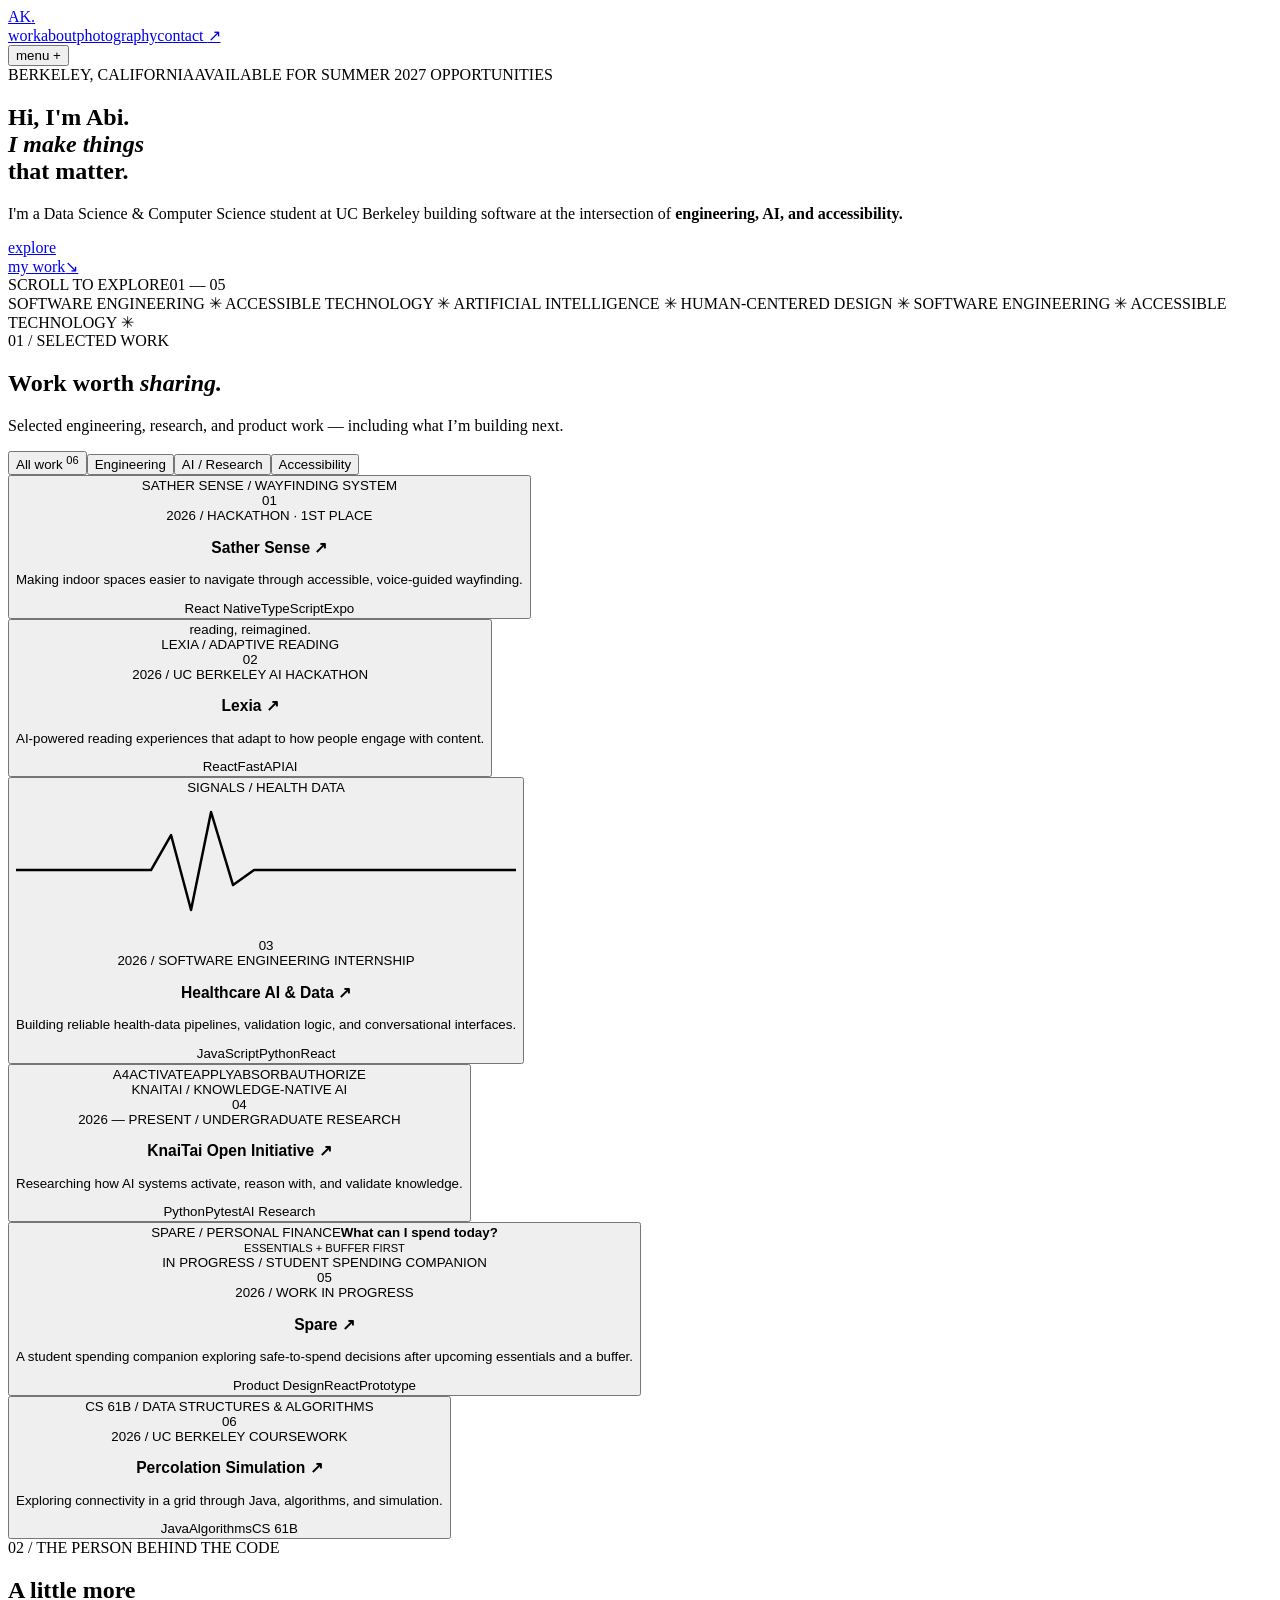
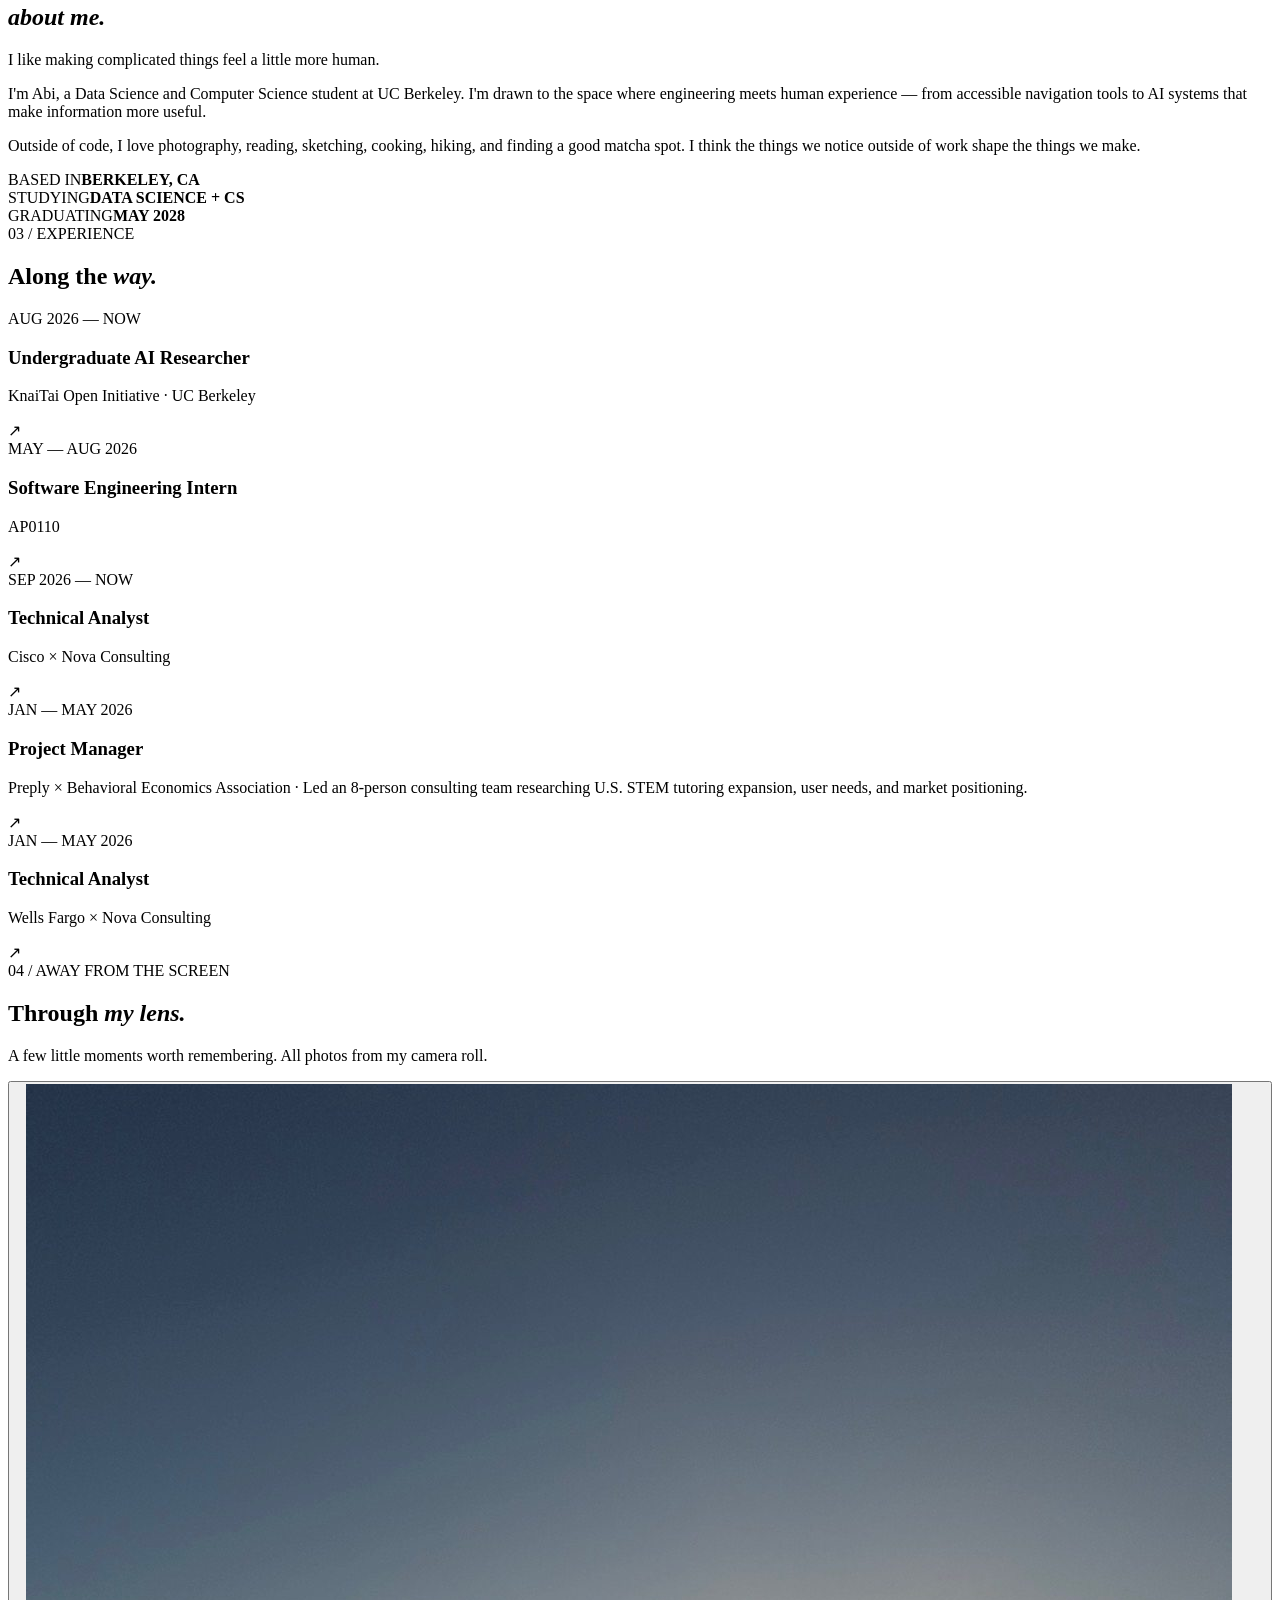
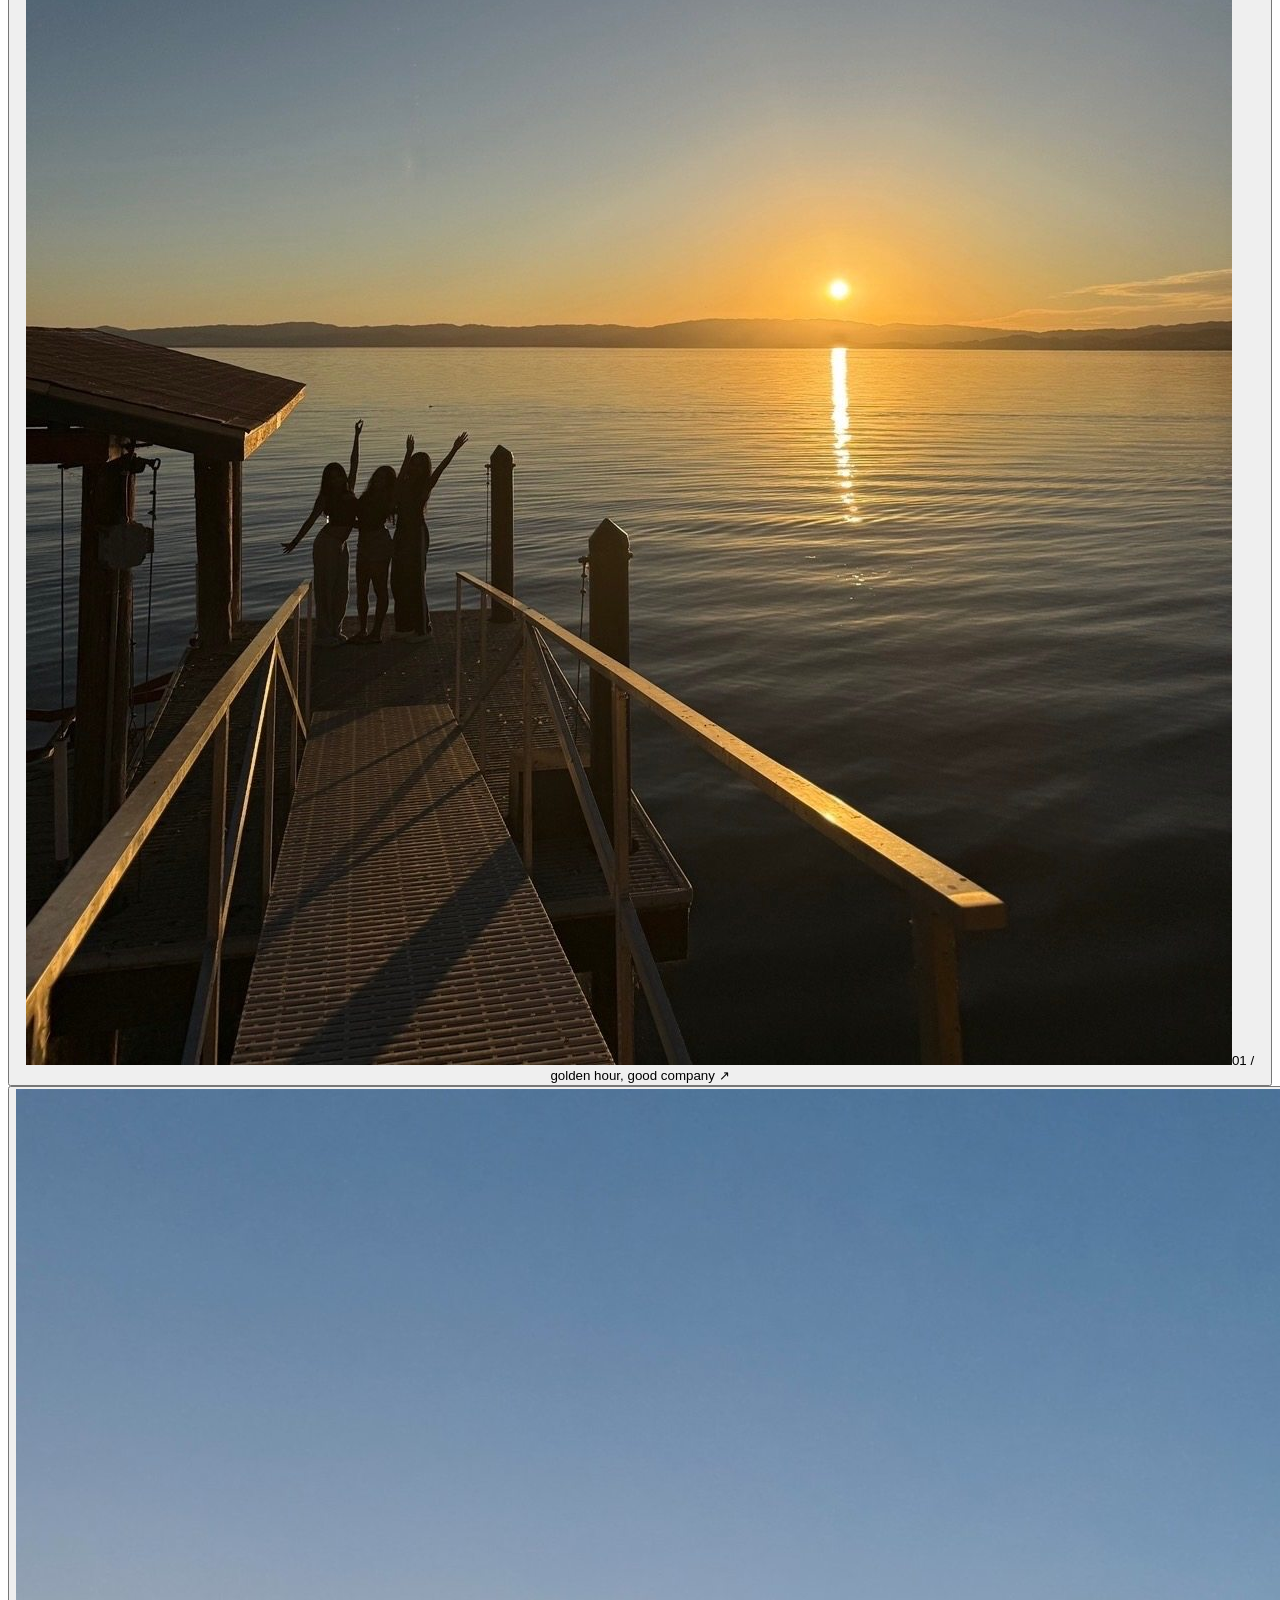
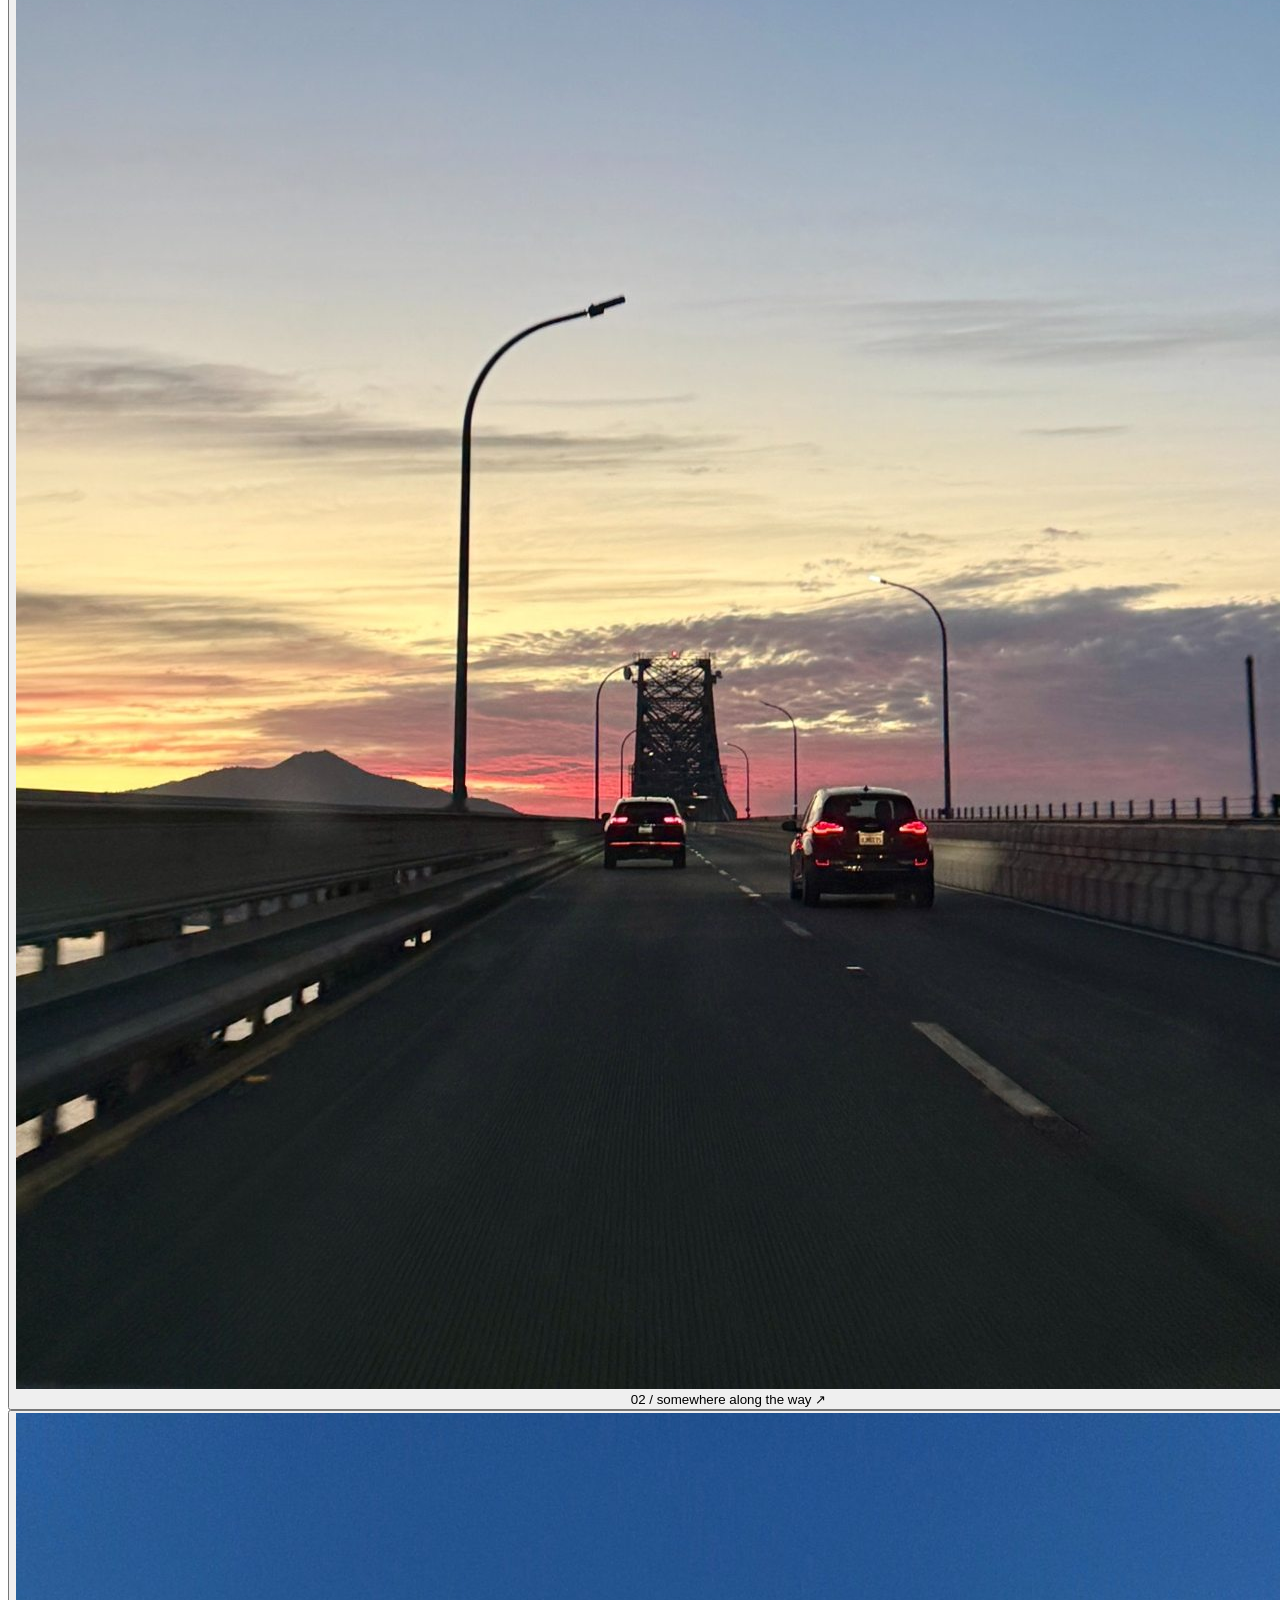
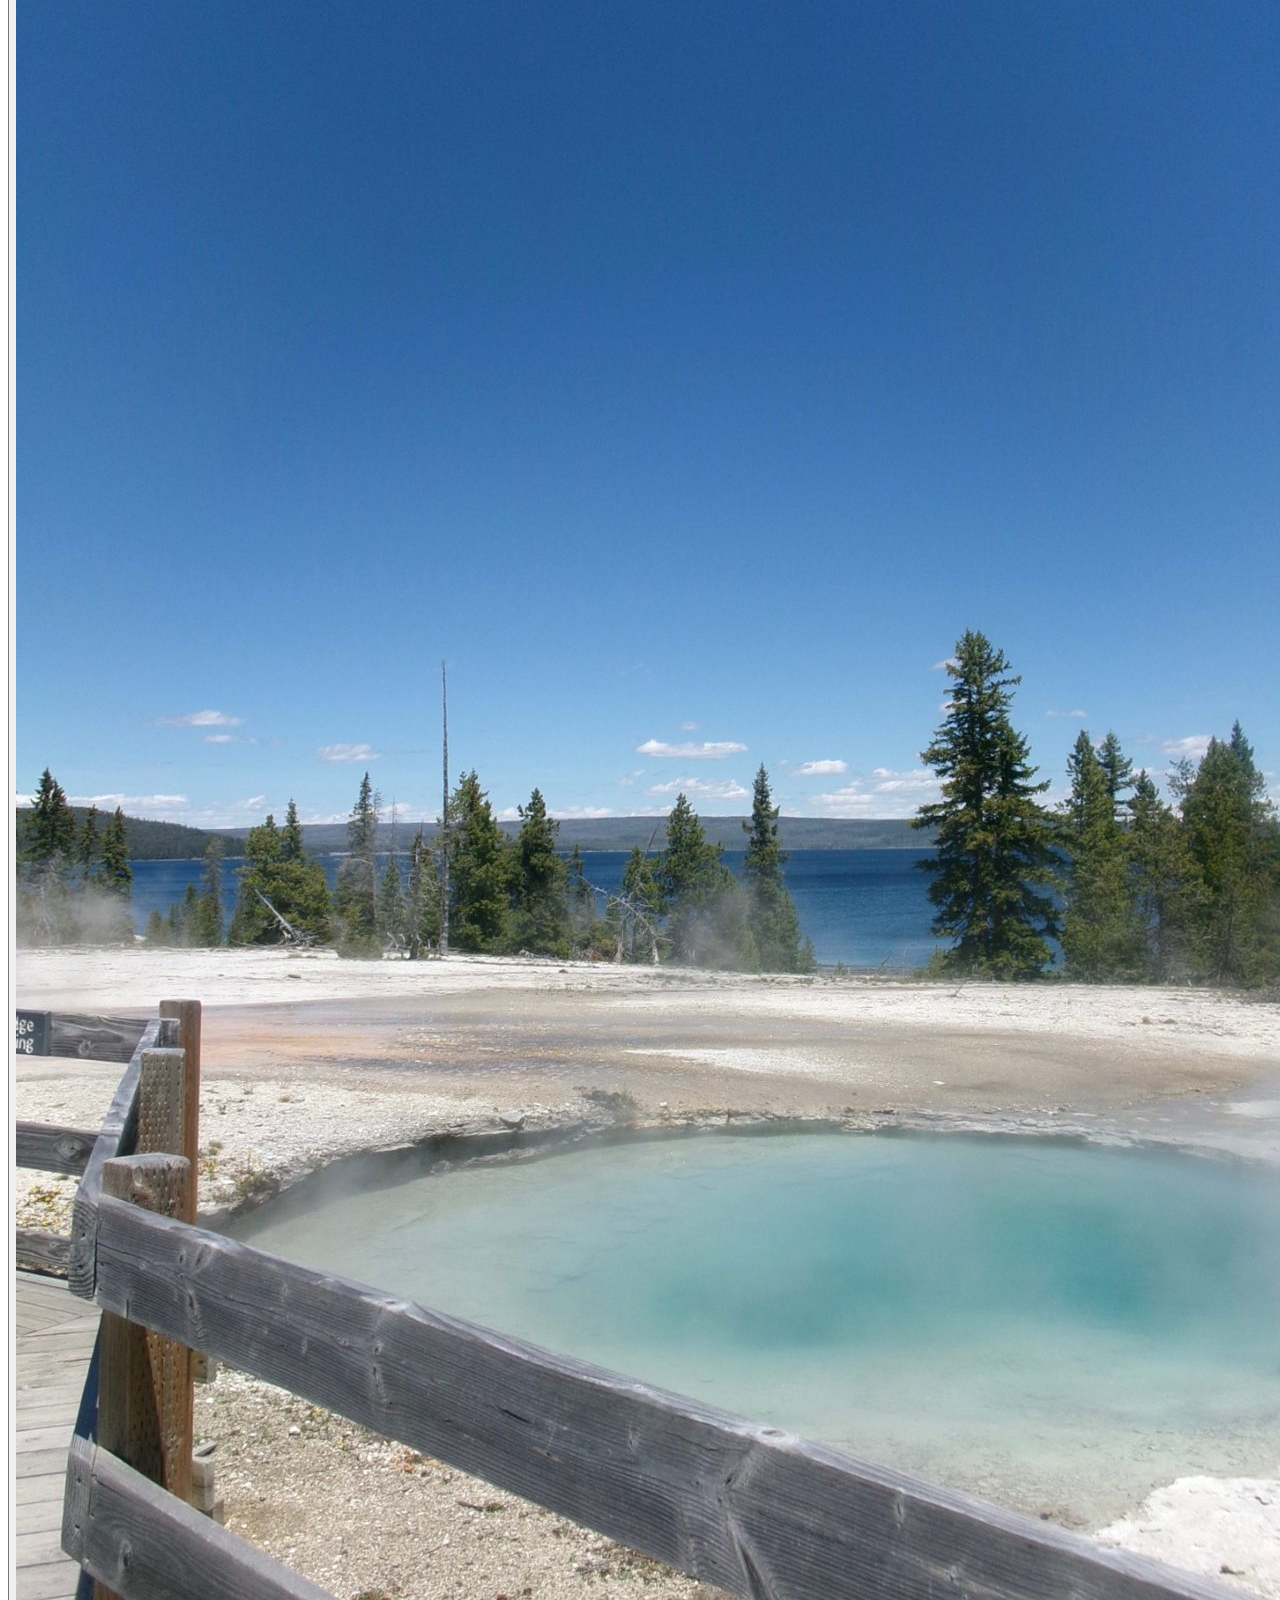
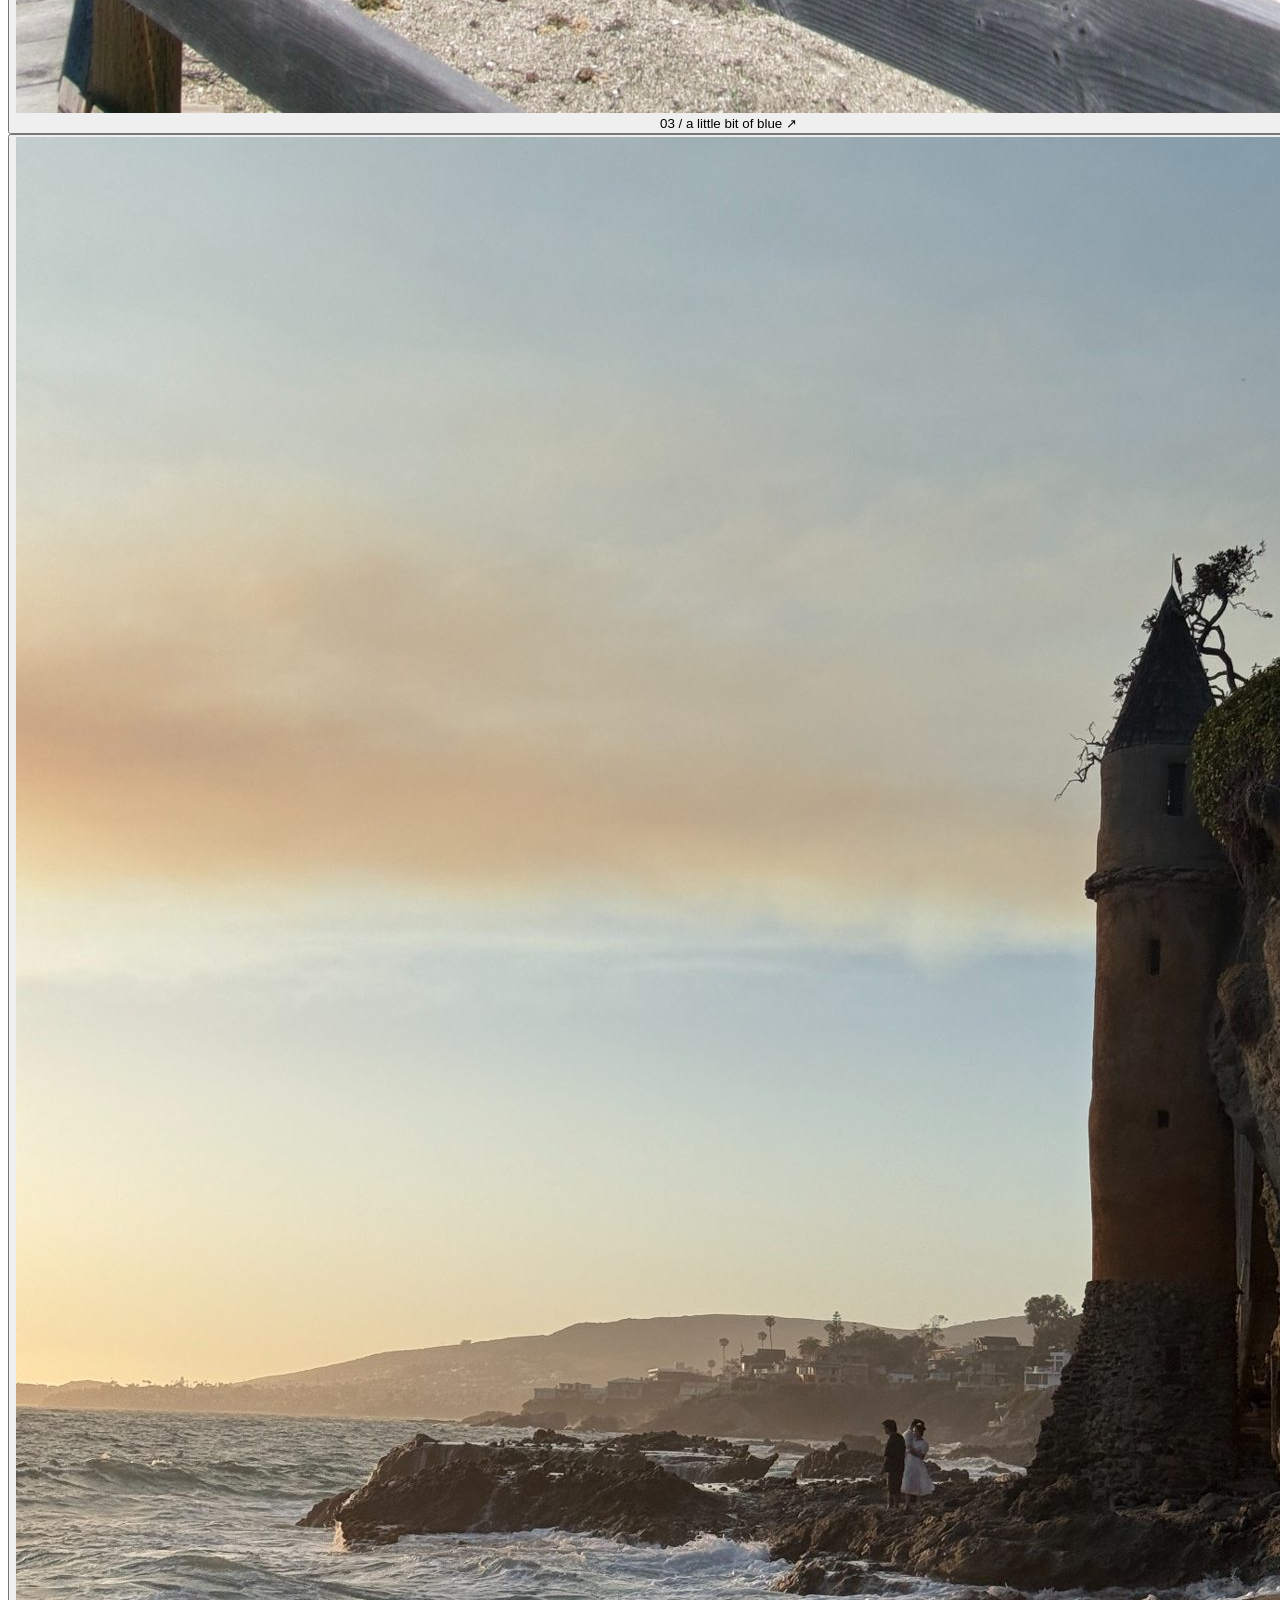
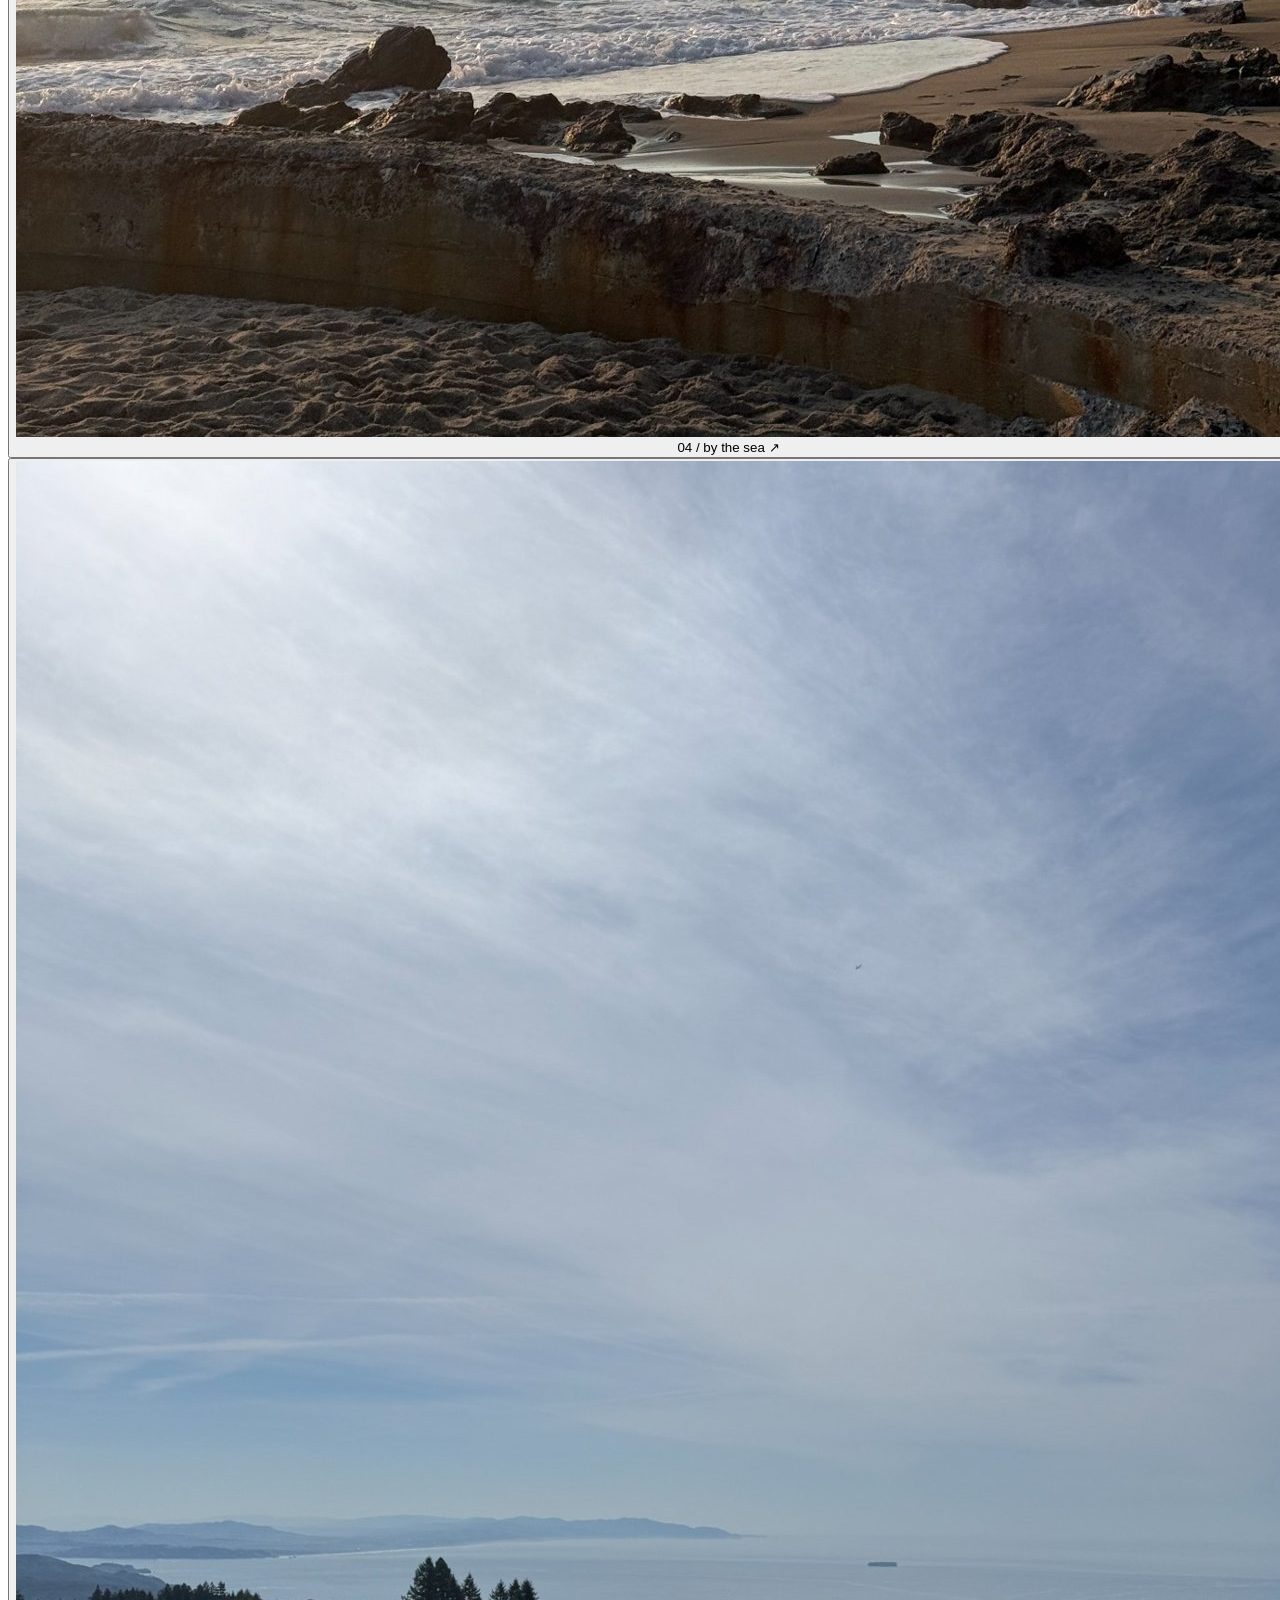
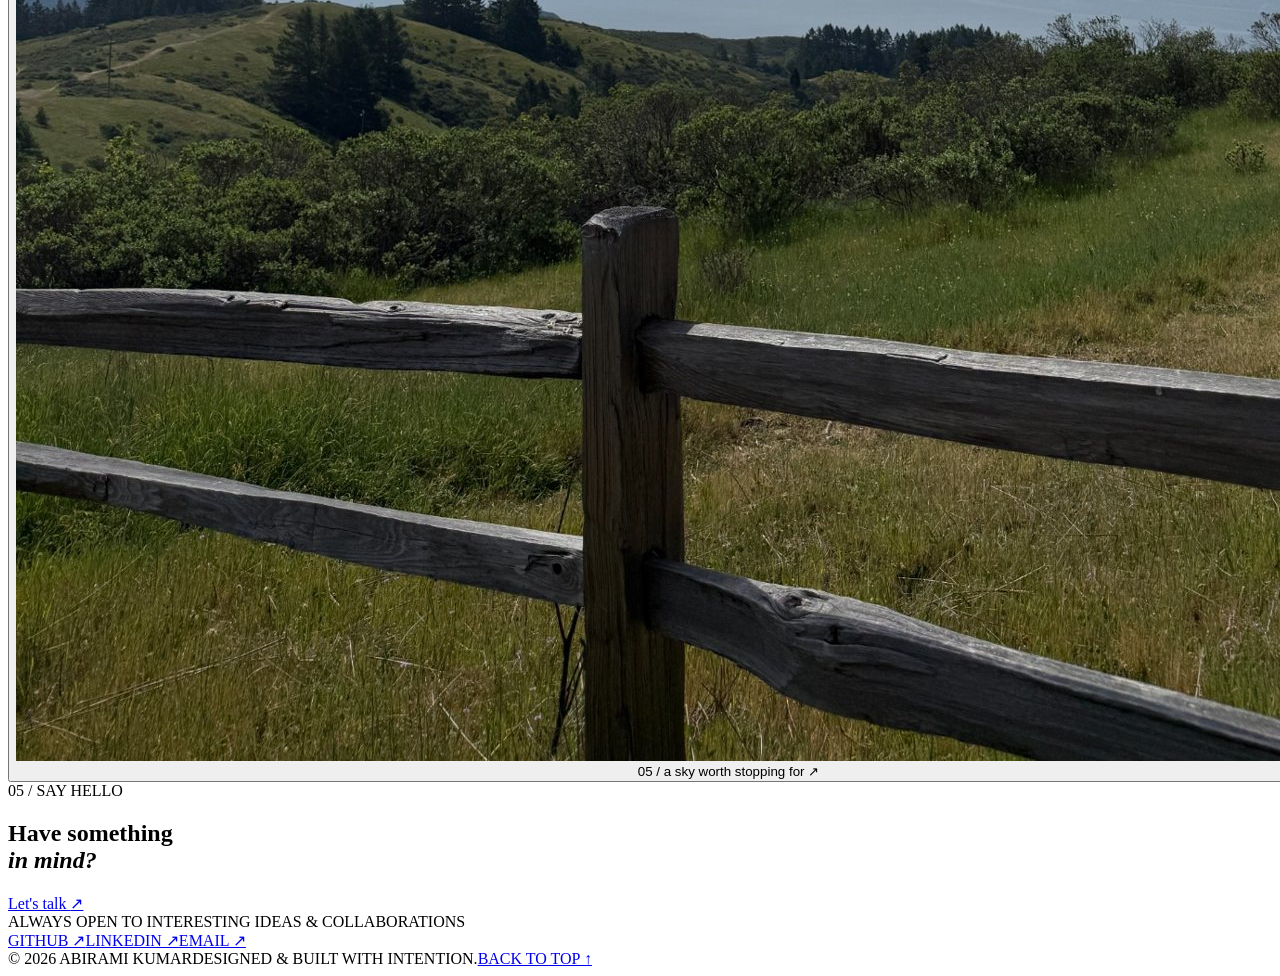
==== index.html @ 72448ab1 "Add files via upload" ====
<!doctype html>
<html lang="en">
<head>
<meta charset="utf-8"><meta name="viewport" content="width=device-width, initial-scale=1"><meta name="theme-color" content="#0b1729">
<meta name="description" content="Abirami Kumar — UC Berkeley student building thoughtful software, accessible experiences, and AI systems.">
<title>Abirami Kumar — Software, AI & Design</title>
<link rel="preconnect" href="https://fonts.googleapis.com"><link rel="preconnect" href="https://fonts.gstatic.com" crossorigin>
<link href="https://fonts.googleapis.com/css2?family=DM+Mono:wght@400;500&family=DM+Sans:wght@400;500;600;700&family=Instrument+Serif:ital@0;1&display=swap" rel="stylesheet">
<link rel="stylesheet" href="styles.css"><script src="script.js" defer></script>
</head>
<body>
<div class="progress" aria-hidden="true"></div>
<header class="nav wrap"><a class="wordmark" href="#top" aria-label="Abirami Kumar, back to top">AK<span class="wordmark-dot">.</span></a><nav aria-label="Main navigation"><a href="#work">work</a><a href="#about">about</a><a href="#photography">photography</a><a href="#contact">contact <span aria-hidden="true">↗</span></a></nav><button class="menu-toggle" aria-label="Toggle navigation" aria-expanded="false">menu +</button></header>
<main id="top">
<section class="hero wrap"><div class="hero-top mono"><span><span class="status-dot"></span> BERKELEY, CALIFORNIA</span><span>AVAILABLE FOR SUMMER 2027 OPPORTUNITIES</span></div><h1 class="reveal">Hi, I'm Abi<span class="hero-period">.</span><br><em>I make things</em><br>that matter<span class="hero-period">.</span></h1><div class="hero-bottom"><p>I'm a Data Science & Computer Science student at UC Berkeley building software at the intersection of <strong>engineering, AI, and accessibility.</strong></p><a href="#work" class="round-link" aria-label="Scroll to selected work"><span>explore<br>my work</span><span class="arrow">↘</span></a></div><div class="hero-foot mono"><span>SCROLL TO EXPLORE</span><span>01 — 05</span></div></section>
<div class="marquee" aria-hidden="true"><div>SOFTWARE ENGINEERING <span>✳</span> ACCESSIBLE TECHNOLOGY <span>✳</span> ARTIFICIAL INTELLIGENCE <span>✳</span> HUMAN-CENTERED DESIGN <span>✳</span> SOFTWARE ENGINEERING <span>✳</span> ACCESSIBLE TECHNOLOGY <span>✳</span></div></div>
<section class="section wrap" id="work"><div class="section-heading reveal"><div class="eyebrow mono">01 / SELECTED WORK</div><div class="heading-row"><h2>Work worth <em>sharing.</em></h2><p>Selected engineering, research, and product work — including what I’m building next.</p></div></div><div class="filters" role="group" aria-label="Filter projects"><button class="filter active" data-filter="all" aria-pressed="true">All work <sup>06</sup></button><button class="filter" data-filter="engineering" aria-pressed="false">Engineering</button><button class="filter" data-filter="ai" aria-pressed="false">AI / Research</button><button class="filter" data-filter="accessibility" aria-pressed="false">Accessibility</button></div>
<div class="projects">
<article class="project project-feature reveal" data-categories="engineering accessibility" data-project="sather"><button class="project-open" aria-label="Read Sather Sense case study"><div class="project-art art-sather"><div class="map-grid"></div><div class="map-route"><span class="pin pin-a"></span><span class="route-line"></span><span class="pin pin-b"></span></div><div class="art-label mono">SATHER SENSE / WAYFINDING SYSTEM</div><span class="art-number">01</span></div><div class="project-meta"><div><span class="mono muted">2026 / HACKATHON · 1ST PLACE</span><h3>Sather Sense <span>↗</span></h3><p>Making indoor spaces easier to navigate through accessible, voice-guided wayfinding.</p></div><div class="tags"><span>React Native</span><span>TypeScript</span><span>Expo</span></div></div></button></article>
<article class="project reveal" data-categories="engineering ai accessibility" data-project="lexia"><button class="project-open" aria-label="Read Lexia case study"><div class="project-art art-lexia"><div class="lexia-window"><div class="window-dots"><i></i><i></i><i></i></div><div class="lexia-lines"><b></b><b></b><b></b><b></b></div><span class="lexia-highlight">reading, reimagined.</span></div><div class="art-label mono">LEXIA / ADAPTIVE READING</div><span class="art-number">02</span></div><div class="project-meta"><div><span class="mono muted">2026 / UC BERKELEY AI HACKATHON</span><h3>Lexia <span>↗</span></h3><p>AI-powered reading experiences that adapt to how people engage with content.</p></div><div class="tags"><span>React</span><span>FastAPI</span><span>AI</span></div></div></button></article>
<article class="project reveal" data-categories="engineering ai" data-project="ap0110"><button class="project-open" aria-label="Read AP0110 case study"><div class="project-art art-health"><div class="health-title mono">SIGNALS / HEALTH DATA</div><div class="pulse-line"><svg viewBox="0 0 500 140" role="img" aria-label="Abstract health signal illustration"><path d="M0 75 H110 L135 75 L155 40 L175 115 L195 17 L217 90 L238 75 H500" fill="none" stroke="currentColor" stroke-width="2.5" stroke-linecap="round" stroke-linejoin="round"/></svg></div><span class="art-number">03</span></div><div class="project-meta"><div><span class="mono muted">2026 / SOFTWARE ENGINEERING INTERNSHIP</span><h3>Healthcare AI & Data <span>↗</span></h3><p>Building reliable health-data pipelines, validation logic, and conversational interfaces.</p></div><div class="tags"><span>JavaScript</span><span>Python</span><span>React</span></div></div></button></article>
<article class="project reveal" data-categories="ai engineering" data-project="knaitai"><button class="project-open" aria-label="Read KnaiTai case study"><div class="project-art art-knaitai"><div class="network"><span class="node center">A4</span><span class="node n1">ACTIVATE</span><span class="node n2">APPLY</span><span class="node n3">ABSORB</span><span class="node n4">AUTHORIZE</span></div><div class="art-label mono">KNAITAI / KNOWLEDGE-NATIVE AI</div><span class="art-number">04</span></div><div class="project-meta"><div><span class="mono muted">2026 — PRESENT / UNDERGRADUATE RESEARCH</span><h3>KnaiTai Open Initiative <span>↗</span></h3><p>Researching how AI systems activate, reason with, and validate knowledge.</p></div><div class="tags"><span>Python</span><span>Pytest</span><span>AI Research</span></div></div></button></article>
<article class="project reveal" data-categories="engineering" data-project="spare"><button class="project-open" aria-label="Read Spare work-in-progress case study"><div class="project-art art-spare"><div class="spare-display"><span class="mono">SPARE / PERSONAL FINANCE</span><strong>What can I spend today?</strong><div class="spare-meter"><span></span></div><small>ESSENTIALS + BUFFER FIRST</small></div><div class="art-label mono">IN PROGRESS / STUDENT SPENDING COMPANION</div><span class="art-number">05</span></div><div class="project-meta"><div><span class="mono muted">2026 / WORK IN PROGRESS</span><h3>Spare <span>↗</span></h3><p>A student spending companion exploring safe-to-spend decisions after upcoming essentials and a buffer.</p></div><div class="tags"><span>Product Design</span><span>React</span><span>Prototype</span></div></div></button></article>
<article class="project reveal" data-categories="engineering" data-project="percolation"><button class="project-open" aria-label="Read CS61B percolation project case study"><div class="project-art art-percolation"><div class="perc-grid" aria-hidden="true"></div><div class="art-label mono">CS 61B / DATA STRUCTURES & ALGORITHMS</div><span class="art-number">06</span></div><div class="project-meta"><div><span class="mono muted">2026 / UC BERKELEY COURSEWORK</span><h3>Percolation Simulation <span>↗</span></h3><p>Exploring connectivity in a grid through Java, algorithms, and simulation.</p></div><div class="tags"><span>Java</span><span>Algorithms</span><span>CS 61B</span></div></div></button></article>
</div></section>
<section class="about-section" id="about"><div class="wrap about-grid"><div class="reveal"><div class="eyebrow mono">02 / THE PERSON BEHIND THE CODE</div><h2>A little more<br><em>about me.</em></h2></div><div class="about-copy reveal"><p class="about-lead">I like making complicated things feel a little more human.</p><p>I'm Abi, a Data Science and Computer Science student at UC Berkeley. I'm drawn to the space where engineering meets human experience — from accessible navigation tools to AI systems that make information more useful.</p><p>Outside of code, I love photography, reading, sketching, cooking, hiking, and finding a good matcha spot. I think the things we notice outside of work shape the things we make.</p><div class="about-facts mono"><div><span>BASED IN</span><strong>BERKELEY, CA</strong></div><div><span>STUDYING</span><strong>DATA SCIENCE + CS</strong></div><div><span>GRADUATING</span><strong>MAY 2028</strong></div></div></div></div></section>
<section class="section wrap" id="experience"><div class="section-heading reveal"><div class="eyebrow mono">03 / EXPERIENCE</div><h2>Along the <em>way.</em></h2></div><div class="experience-list"><div class="experience-item reveal"><span class="mono muted">AUG 2026 — NOW</span><div><h3>Undergraduate AI Researcher</h3><p>KnaiTai Open Initiative · UC Berkeley</p></div><span class="experience-arrow">↗</span></div><div class="experience-item reveal"><span class="mono muted">MAY — AUG 2026</span><div><h3>Software Engineering Intern</h3><p>AP0110</p></div><span class="experience-arrow">↗</span></div><div class="experience-item reveal"><span class="mono muted">SEP 2026 — NOW</span><div><h3>Technical Analyst</h3><p>Cisco × Nova Consulting</p></div><span class="experience-arrow">↗</span></div><div class="experience-item reveal"><span class="mono muted">JAN — MAY 2026</span><div><h3>Project Manager</h3><p>Preply × Behavioral Economics Association · Led an 8-person consulting team researching U.S. STEM tutoring expansion, user needs, and market positioning.</p></div><span class="experience-arrow">↗</span></div><div class="experience-item reveal"><span class="mono muted">JAN — MAY 2026</span><div><h3>Technical Analyst</h3><p>Wells Fargo × Nova Consulting</p></div><span class="experience-arrow">↗</span></div></div></section>
<section class="photos-section" id="photography"><div class="wrap"><div class="section-heading reveal"><div class="eyebrow mono">04 / AWAY FROM THE SCREEN</div><div class="heading-row"><h2>Through <em>my lens.</em></h2><p>A few little moments worth remembering. All photos from my camera roll.</p></div></div><div class="photo-grid"><button class="photo photo-tall reveal" data-photo="assets/sunset.jpeg" data-caption="golden hour, good company"><img src="assets/sunset.jpeg" alt="Golden sunset over the water and a pier" loading="lazy"><span>01 / golden hour, good company ↗</span></button><button class="photo reveal" data-photo="assets/road.jpeg" data-caption="somewhere along the way"><img src="assets/road.jpeg" alt="Road stretching into a colorful evening sky" loading="lazy"><span>02 / somewhere along the way ↗</span></button><button class="photo reveal" data-photo="assets/blue.jpeg" data-caption="a little bit of blue"><img src="assets/blue.jpeg" alt="Blue geothermal pool in a natural landscape" loading="lazy"><span>03 / a little bit of blue ↗</span></button><button class="photo reveal" data-photo="assets/coast.jpeg" data-caption="by the sea"><img src="assets/coast.jpeg" alt="Coastal cliffs and ocean at sunset" loading="lazy"><span>04 / by the sea ↗</span></button><button class="photo reveal" data-photo="assets/hills.jpeg" data-caption="a sky worth stopping for"><img src="assets/hills.jpeg" alt="Hills beneath a broad textured sky" loading="lazy"><span>05 / a sky worth stopping for ↗</span></button></div></div></section>
<section class="contact-section" id="contact"><div class="wrap reveal"><div class="eyebrow mono">05 / SAY HELLO</div><h2>Have something<br><em>in mind?</em></h2><a class="contact-email" href="mailto:abirami.kumar@berkeley.edu">Let's talk <span>↗</span></a><div class="contact-bottom mono"><span>ALWAYS OPEN TO INTERESTING IDEAS & COLLABORATIONS</span><div><a href="https://github.com/abirami07" target="_blank" rel="noopener noreferrer">GITHUB ↗</a><a href="https://linkedin.com/in/-abiramikumar" target="_blank" rel="noopener noreferrer">LINKEDIN ↗</a><a href="mailto:abirami.kumar@berkeley.edu">EMAIL ↗</a></div></div></div></section>
</main><footer class="footer wrap mono"><span>© 2026 ABIRAMI KUMAR</span><span>DESIGNED & BUILT WITH INTENTION.</span><a href="#top">BACK TO TOP ↑</a></footer>
<dialog id="project-dialog" class="modal"><div class="modal-inner"><button class="modal-close" aria-label="Close project details">✕</button><div class="mono modal-kicker" id="modal-kicker"></div><h2 id="modal-title"></h2><p class="modal-subtitle" id="modal-subtitle"></p><div class="modal-details" id="modal-details"></div><div class="modal-links" id="modal-links"></div></div></dialog>
<dialog id="photo-dialog" class="photo-dialog"><button class="modal-close" aria-label="Close photo">✕</button><img id="lightbox-image" alt=""><p id="lightbox-caption" class="mono"></p></dialog>
</body></html>
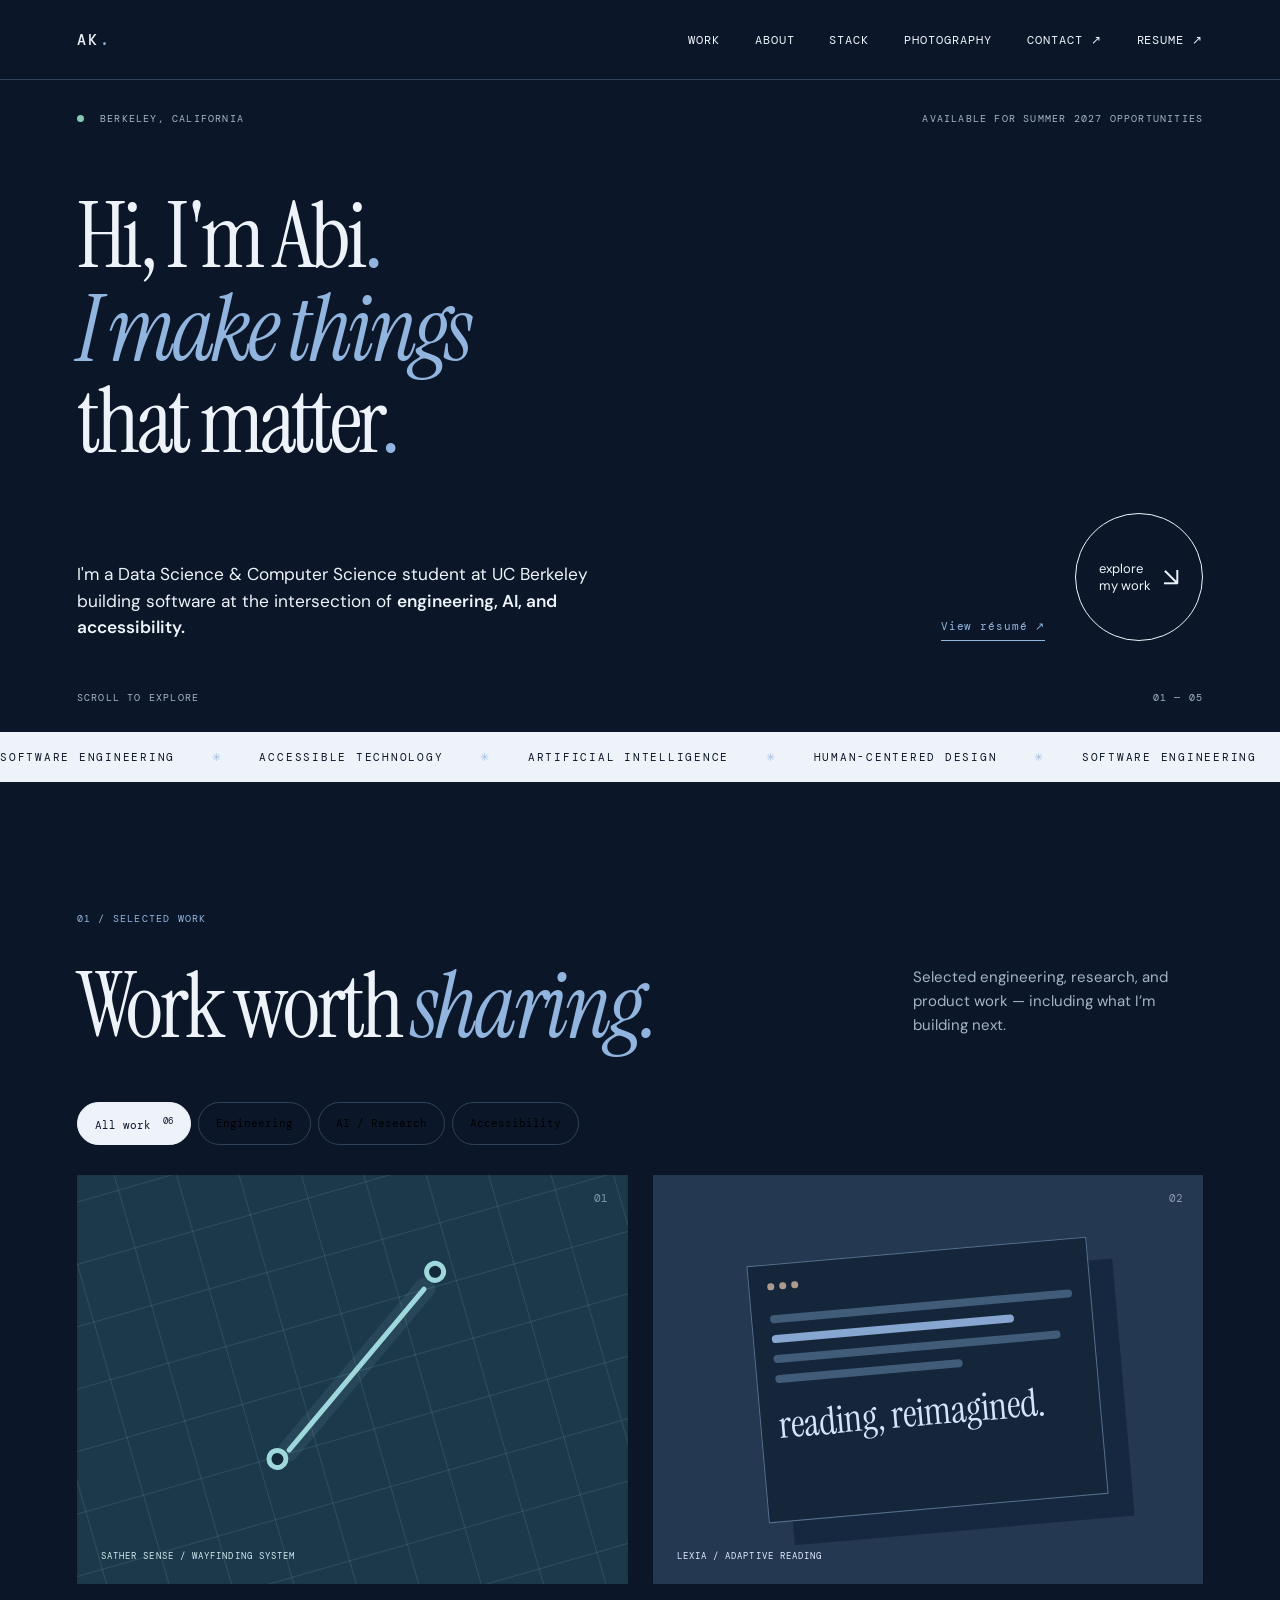
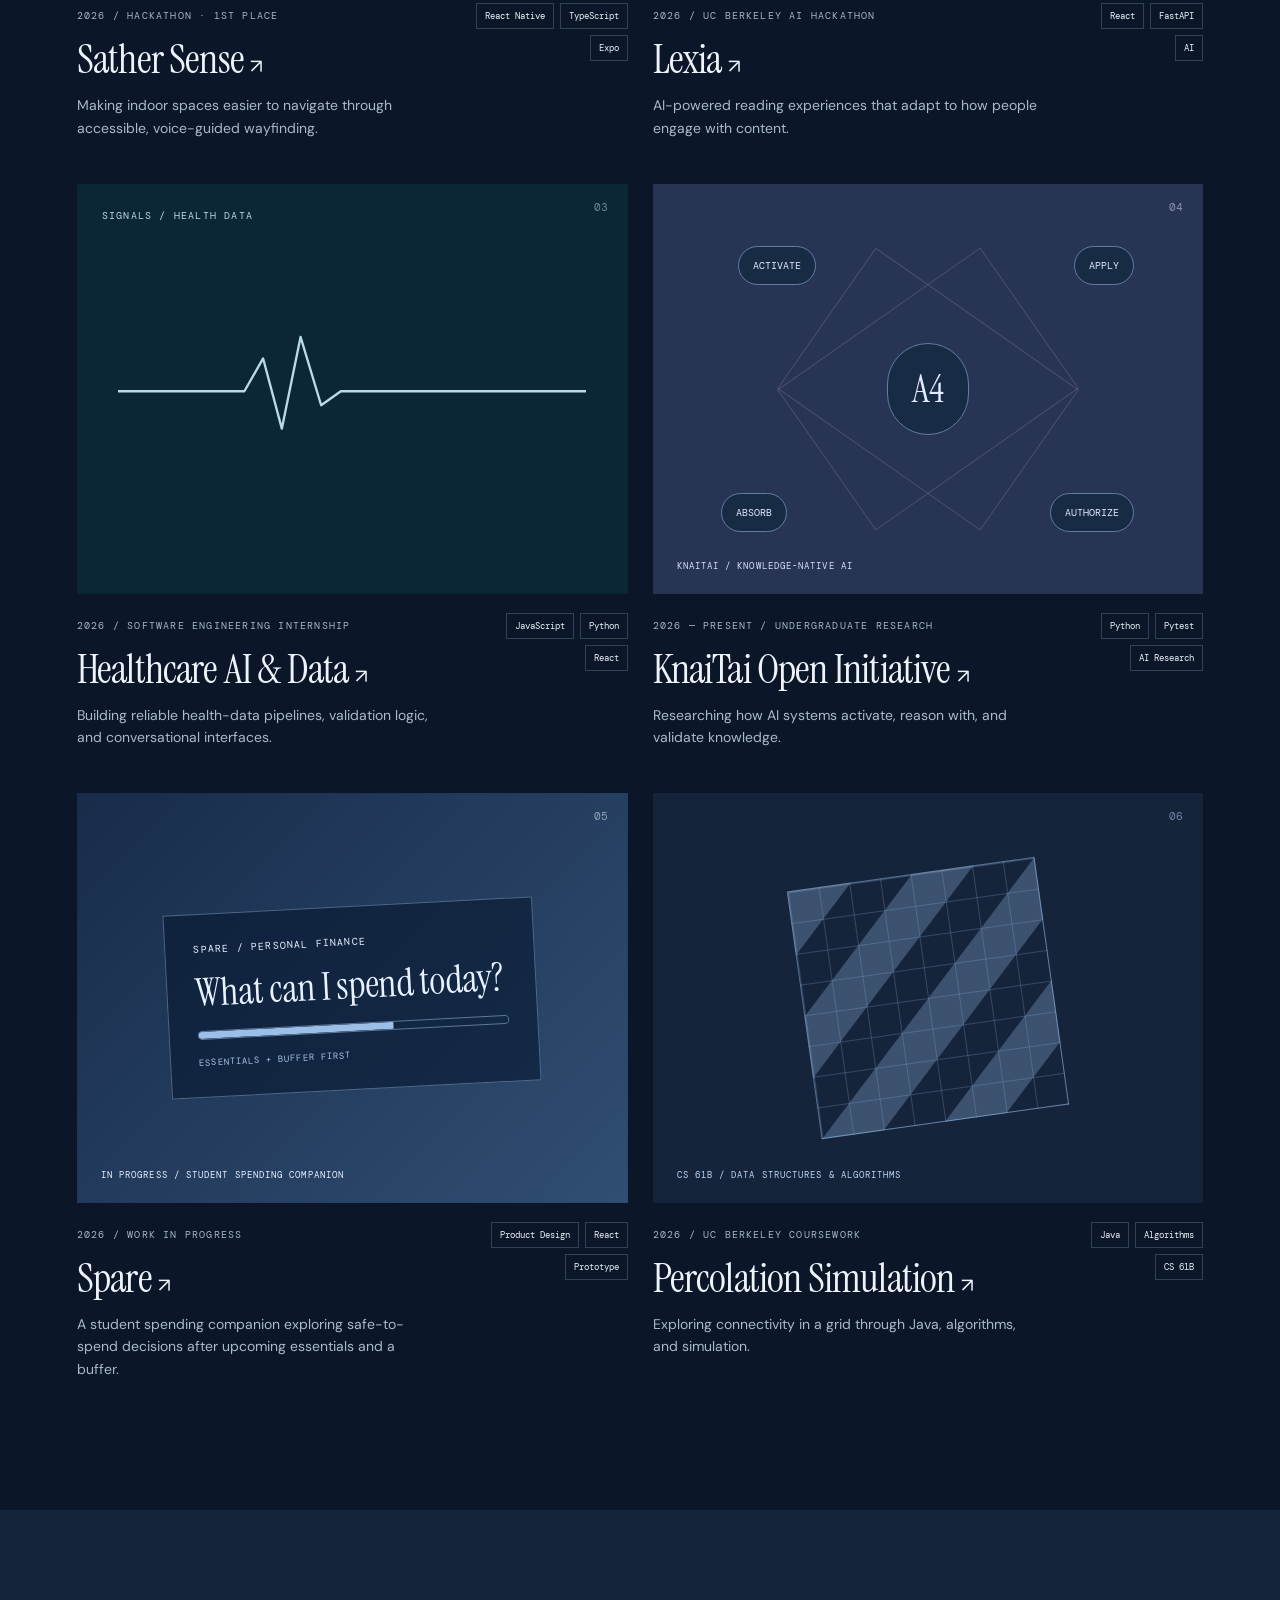
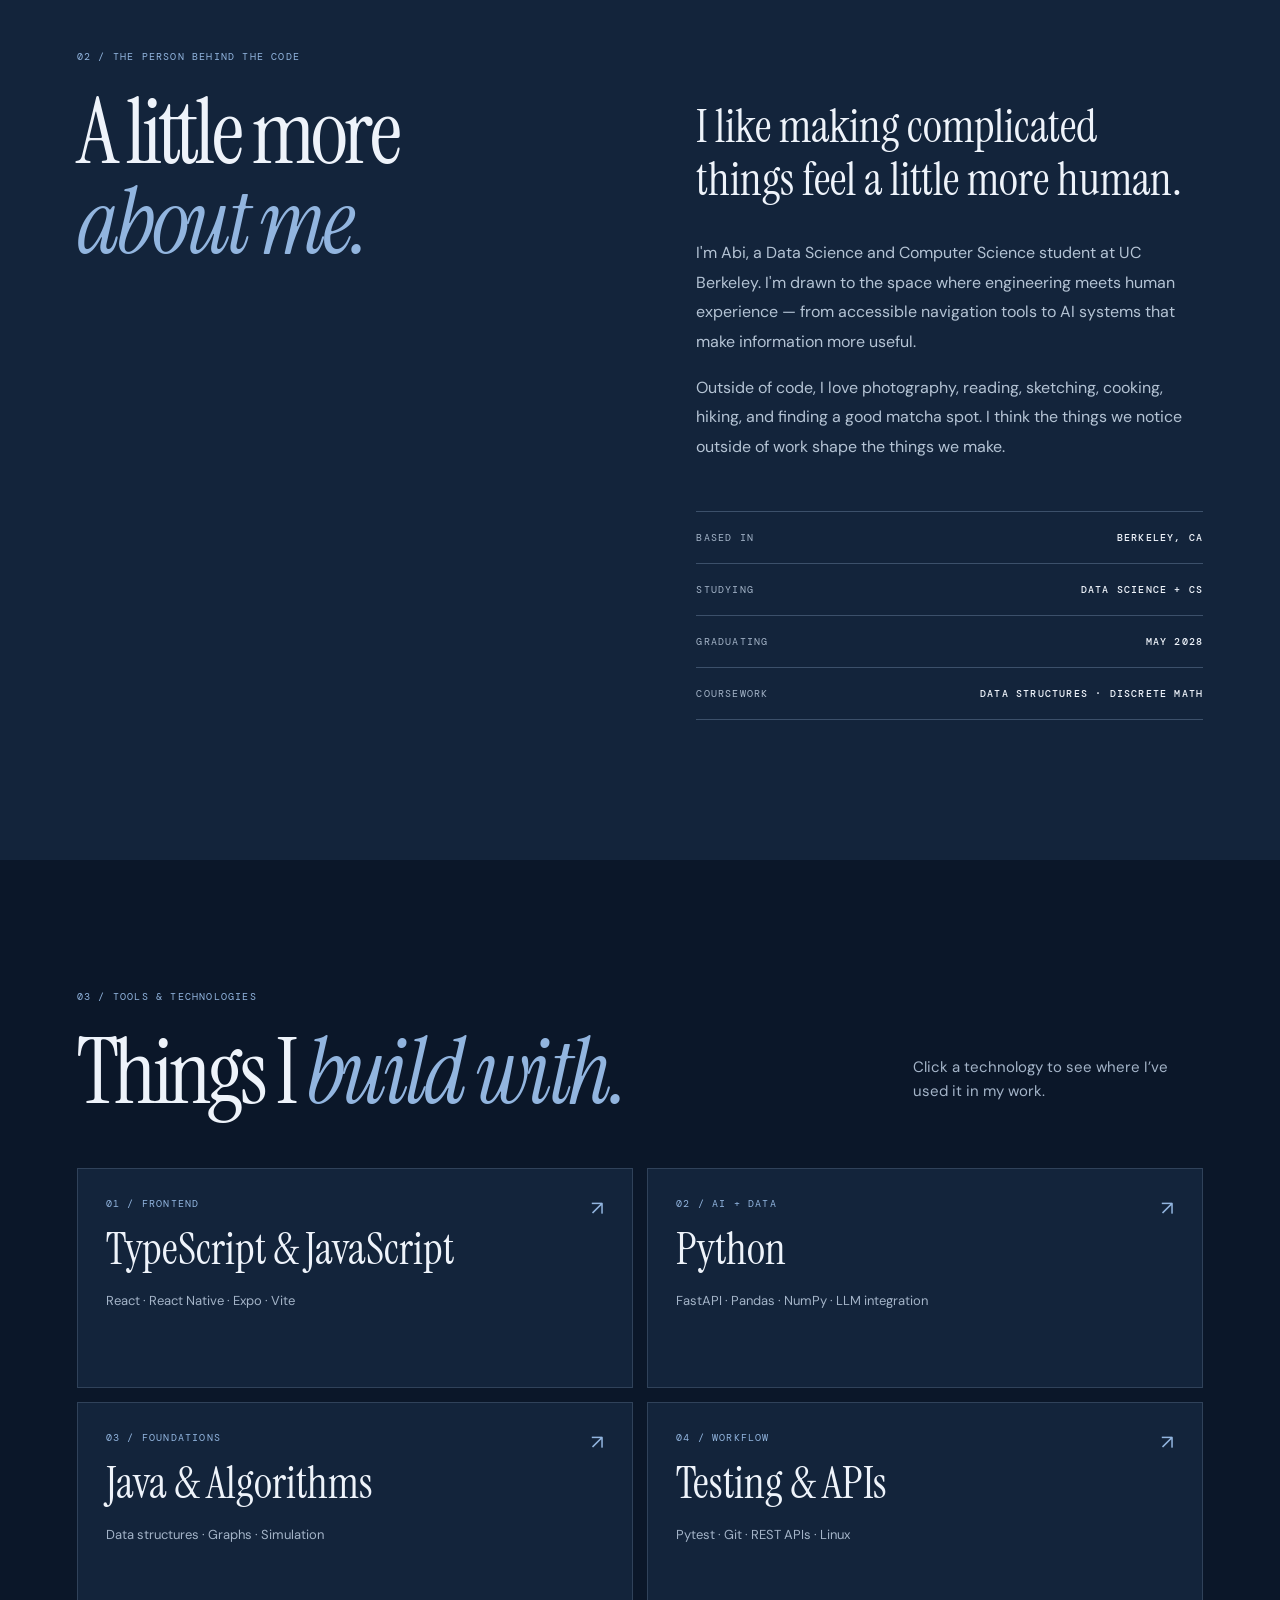
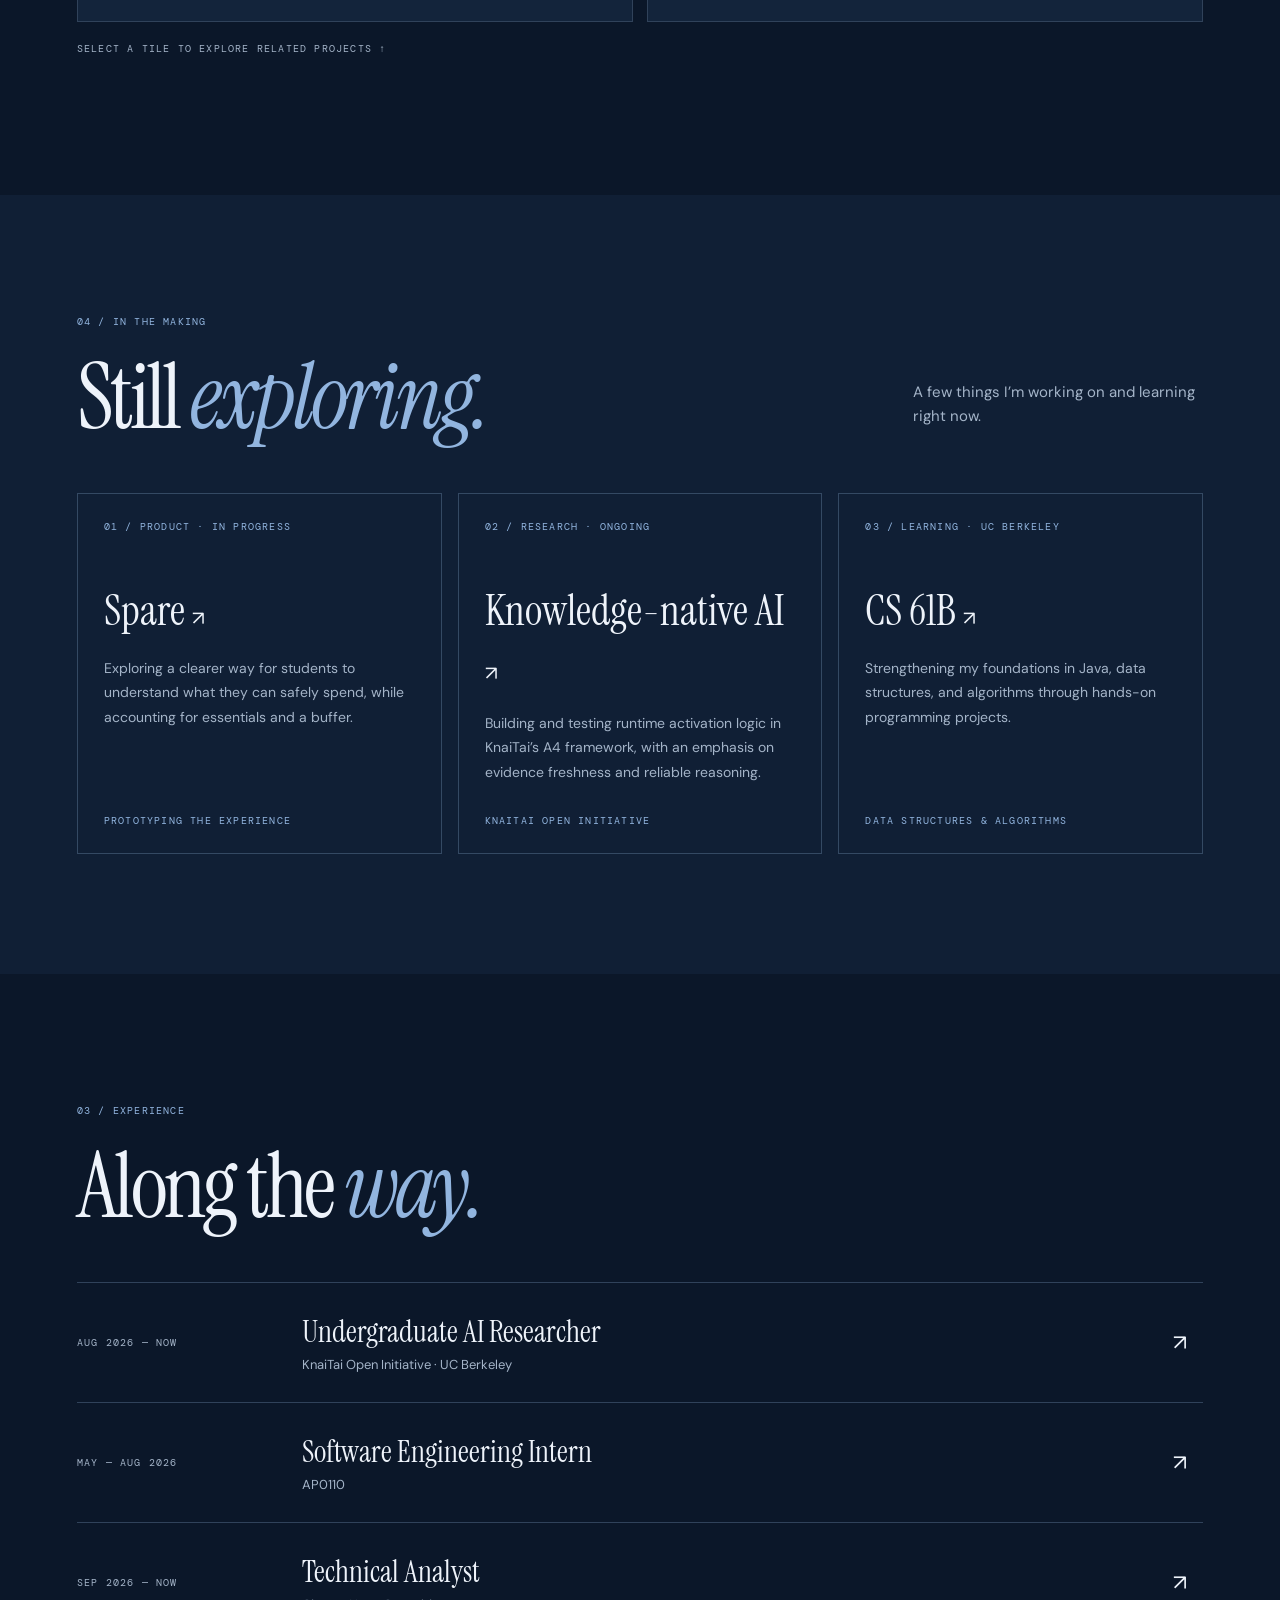
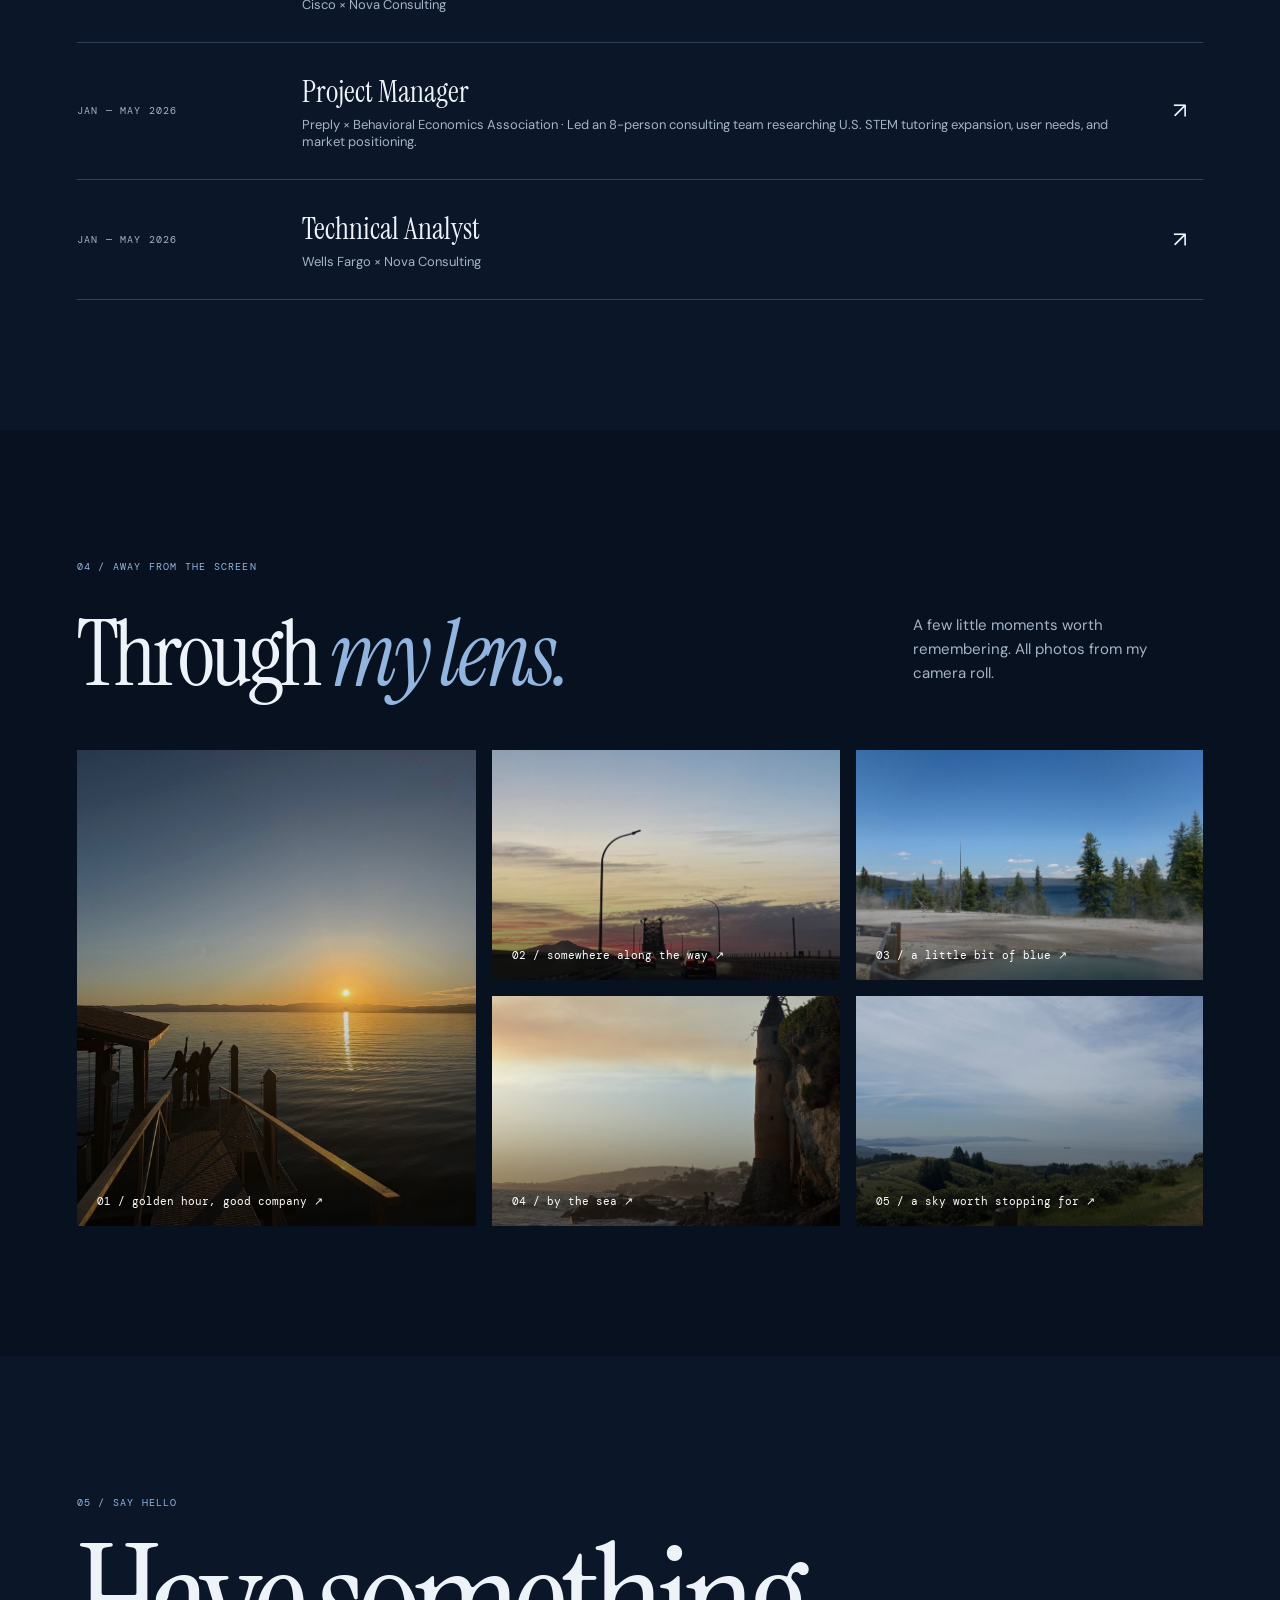
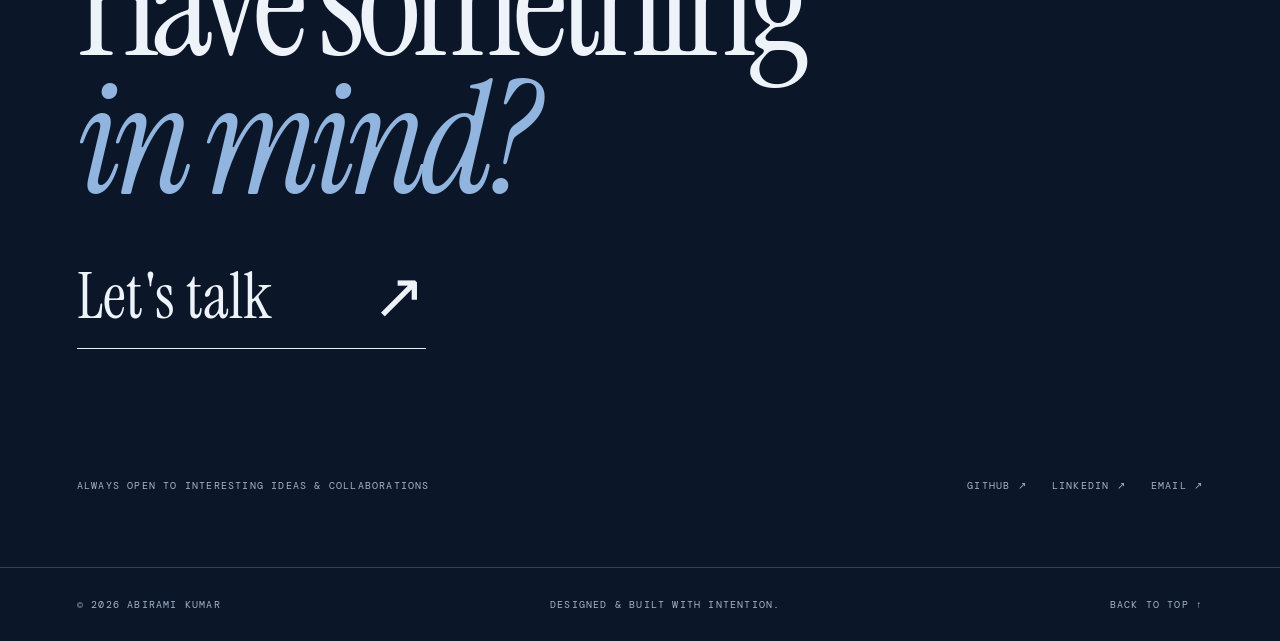
==== commit 32165712: "Add files via upload" ====
--- a/index.html
+++ b/index.html
@@ -1,33 +1,34 @@
-<!doctype html>
+<!DOCTYPE html>
+
 <html lang="en">
 <head>
-<meta charset="utf-8"><meta name="viewport" content="width=device-width, initial-scale=1"><meta name="theme-color" content="#0b1729">
-<meta name="description" content="Abirami Kumar — UC Berkeley student building thoughtful software, accessible experiences, and AI systems.">
-<title>Abirami Kumar — Software, AI & Design</title>
-<link rel="preconnect" href="https://fonts.googleapis.com"><link rel="preconnect" href="https://fonts.gstatic.com" crossorigin>
-<link href="https://fonts.googleapis.com/css2?family=DM+Mono:wght@400;500&family=DM+Sans:wght@400;500;600;700&family=Instrument+Serif:ital@0;1&display=swap" rel="stylesheet">
-<link rel="stylesheet" href="styles.css"><script src="script.js" defer></script>
+<meta charset="utf-8"/><meta content="width=device-width, initial-scale=1" name="viewport"/><meta content="#0b1729" name="theme-color"/>
+<meta content="Abirami Kumar — UC Berkeley student building thoughtful software, accessible experiences, and AI systems." name="description"/>
+<title>Abirami Kumar — Software, AI &amp; Design</title>
+<link href="https://fonts.googleapis.com" rel="preconnect"/><link crossorigin="" href="https://fonts.gstatic.com" rel="preconnect"/>
+<link href="https://fonts.googleapis.com/css2?family=DM+Mono:wght@400;500&amp;family=DM+Sans:wght@400;500;600;700&amp;family=Instrument+Serif:ital@0;1&amp;display=swap" rel="stylesheet"/>
+<link href="styles.css" rel="stylesheet"/><script defer="" src="script.js"></script>
 </head>
 <body>
-<div class="progress" aria-hidden="true"></div>
-<header class="nav wrap"><a class="wordmark" href="#top" aria-label="Abirami Kumar, back to top">AK<span class="wordmark-dot">.</span></a><nav aria-label="Main navigation"><a href="#work">work</a><a href="#about">about</a><a href="#photography">photography</a><a href="#contact">contact <span aria-hidden="true">↗</span></a></nav><button class="menu-toggle" aria-label="Toggle navigation" aria-expanded="false">menu +</button></header>
+<div aria-hidden="true" class="progress"></div>
+<header class="nav wrap"><a aria-label="Abirami Kumar, back to top" class="wordmark" href="#top">AK<span class="wordmark-dot">.</span></a><nav aria-label="Main navigation"><a href="#work">work</a><a href="#about">about</a><a href="#stack">stack</a><a href="#photography">photography</a><a href="#contact">contact <span aria-hidden="true">↗</span></a><a href="assets/Abirami_Kumar_Resume.pdf" rel="noopener noreferrer" target="_blank">resume ↗</a></nav><button aria-expanded="false" aria-label="Toggle navigation" class="menu-toggle">menu +</button></header>
 <main id="top">
-<section class="hero wrap"><div class="hero-top mono"><span><span class="status-dot"></span> BERKELEY, CALIFORNIA</span><span>AVAILABLE FOR SUMMER 2027 OPPORTUNITIES</span></div><h1 class="reveal">Hi, I'm Abi<span class="hero-period">.</span><br><em>I make things</em><br>that matter<span class="hero-period">.</span></h1><div class="hero-bottom"><p>I'm a Data Science & Computer Science student at UC Berkeley building software at the intersection of <strong>engineering, AI, and accessibility.</strong></p><a href="#work" class="round-link" aria-label="Scroll to selected work"><span>explore<br>my work</span><span class="arrow">↘</span></a></div><div class="hero-foot mono"><span>SCROLL TO EXPLORE</span><span>01 — 05</span></div></section>
-<div class="marquee" aria-hidden="true"><div>SOFTWARE ENGINEERING <span>✳</span> ACCESSIBLE TECHNOLOGY <span>✳</span> ARTIFICIAL INTELLIGENCE <span>✳</span> HUMAN-CENTERED DESIGN <span>✳</span> SOFTWARE ENGINEERING <span>✳</span> ACCESSIBLE TECHNOLOGY <span>✳</span></div></div>
-<section class="section wrap" id="work"><div class="section-heading reveal"><div class="eyebrow mono">01 / SELECTED WORK</div><div class="heading-row"><h2>Work worth <em>sharing.</em></h2><p>Selected engineering, research, and product work — including what I’m building next.</p></div></div><div class="filters" role="group" aria-label="Filter projects"><button class="filter active" data-filter="all" aria-pressed="true">All work <sup>06</sup></button><button class="filter" data-filter="engineering" aria-pressed="false">Engineering</button><button class="filter" data-filter="ai" aria-pressed="false">AI / Research</button><button class="filter" data-filter="accessibility" aria-pressed="false">Accessibility</button></div>
+<section class="hero wrap"><div class="hero-top mono"><span><span class="status-dot"></span> BERKELEY, CALIFORNIA</span><span>AVAILABLE FOR SUMMER 2027 OPPORTUNITIES</span></div><h1 class="reveal">Hi, I'm Abi<span class="hero-period">.</span><br/><em>I make things</em><br/>that matter<span class="hero-period">.</span></h1><div class="hero-bottom"><p>I'm a Data Science &amp; Computer Science student at UC Berkeley building software at the intersection of <strong>engineering, AI, and accessibility.</strong></p><a class="resume-inline" href="assets/Abirami_Kumar_Resume.pdf" rel="noopener noreferrer" target="_blank">View résumé ↗</a><a aria-label="Scroll to selected work" class="round-link" href="#work"><span>explore<br/>my work</span><span class="arrow">↘</span></a></div><div class="hero-foot mono"><span>SCROLL TO EXPLORE</span><span>01 — 05</span></div></section>
+<div aria-hidden="true" class="marquee"><div>SOFTWARE ENGINEERING <span>✳</span> ACCESSIBLE TECHNOLOGY <span>✳</span> ARTIFICIAL INTELLIGENCE <span>✳</span> HUMAN-CENTERED DESIGN <span>✳</span> SOFTWARE ENGINEERING <span>✳</span> ACCESSIBLE TECHNOLOGY <span>✳</span></div></div>
+<section class="section wrap" id="work"><div class="section-heading reveal"><div class="eyebrow mono">01 / SELECTED WORK</div><div class="heading-row"><h2>Work worth <em>sharing.</em></h2><p>Selected engineering, research, and product work — including what I’m building next.</p></div></div><div aria-label="Filter projects" class="filters" role="group"><button aria-pressed="true" class="filter active" data-filter="all">All work <sup>06</sup></button><button aria-pressed="false" class="filter" data-filter="engineering">Engineering</button><button aria-pressed="false" class="filter" data-filter="ai">AI / Research</button><button aria-pressed="false" class="filter" data-filter="accessibility">Accessibility</button></div>
 <div class="projects">
-<article class="project project-feature reveal" data-categories="engineering accessibility" data-project="sather"><button class="project-open" aria-label="Read Sather Sense case study"><div class="project-art art-sather"><div class="map-grid"></div><div class="map-route"><span class="pin pin-a"></span><span class="route-line"></span><span class="pin pin-b"></span></div><div class="art-label mono">SATHER SENSE / WAYFINDING SYSTEM</div><span class="art-number">01</span></div><div class="project-meta"><div><span class="mono muted">2026 / HACKATHON · 1ST PLACE</span><h3>Sather Sense <span>↗</span></h3><p>Making indoor spaces easier to navigate through accessible, voice-guided wayfinding.</p></div><div class="tags"><span>React Native</span><span>TypeScript</span><span>Expo</span></div></div></button></article>
-<article class="project reveal" data-categories="engineering ai accessibility" data-project="lexia"><button class="project-open" aria-label="Read Lexia case study"><div class="project-art art-lexia"><div class="lexia-window"><div class="window-dots"><i></i><i></i><i></i></div><div class="lexia-lines"><b></b><b></b><b></b><b></b></div><span class="lexia-highlight">reading, reimagined.</span></div><div class="art-label mono">LEXIA / ADAPTIVE READING</div><span class="art-number">02</span></div><div class="project-meta"><div><span class="mono muted">2026 / UC BERKELEY AI HACKATHON</span><h3>Lexia <span>↗</span></h3><p>AI-powered reading experiences that adapt to how people engage with content.</p></div><div class="tags"><span>React</span><span>FastAPI</span><span>AI</span></div></div></button></article>
-<article class="project reveal" data-categories="engineering ai" data-project="ap0110"><button class="project-open" aria-label="Read AP0110 case study"><div class="project-art art-health"><div class="health-title mono">SIGNALS / HEALTH DATA</div><div class="pulse-line"><svg viewBox="0 0 500 140" role="img" aria-label="Abstract health signal illustration"><path d="M0 75 H110 L135 75 L155 40 L175 115 L195 17 L217 90 L238 75 H500" fill="none" stroke="currentColor" stroke-width="2.5" stroke-linecap="round" stroke-linejoin="round"/></svg></div><span class="art-number">03</span></div><div class="project-meta"><div><span class="mono muted">2026 / SOFTWARE ENGINEERING INTERNSHIP</span><h3>Healthcare AI & Data <span>↗</span></h3><p>Building reliable health-data pipelines, validation logic, and conversational interfaces.</p></div><div class="tags"><span>JavaScript</span><span>Python</span><span>React</span></div></div></button></article>
-<article class="project reveal" data-categories="ai engineering" data-project="knaitai"><button class="project-open" aria-label="Read KnaiTai case study"><div class="project-art art-knaitai"><div class="network"><span class="node center">A4</span><span class="node n1">ACTIVATE</span><span class="node n2">APPLY</span><span class="node n3">ABSORB</span><span class="node n4">AUTHORIZE</span></div><div class="art-label mono">KNAITAI / KNOWLEDGE-NATIVE AI</div><span class="art-number">04</span></div><div class="project-meta"><div><span class="mono muted">2026 — PRESENT / UNDERGRADUATE RESEARCH</span><h3>KnaiTai Open Initiative <span>↗</span></h3><p>Researching how AI systems activate, reason with, and validate knowledge.</p></div><div class="tags"><span>Python</span><span>Pytest</span><span>AI Research</span></div></div></button></article>
-<article class="project reveal" data-categories="engineering" data-project="spare"><button class="project-open" aria-label="Read Spare work-in-progress case study"><div class="project-art art-spare"><div class="spare-display"><span class="mono">SPARE / PERSONAL FINANCE</span><strong>What can I spend today?</strong><div class="spare-meter"><span></span></div><small>ESSENTIALS + BUFFER FIRST</small></div><div class="art-label mono">IN PROGRESS / STUDENT SPENDING COMPANION</div><span class="art-number">05</span></div><div class="project-meta"><div><span class="mono muted">2026 / WORK IN PROGRESS</span><h3>Spare <span>↗</span></h3><p>A student spending companion exploring safe-to-spend decisions after upcoming essentials and a buffer.</p></div><div class="tags"><span>Product Design</span><span>React</span><span>Prototype</span></div></div></button></article>
-<article class="project reveal" data-categories="engineering" data-project="percolation"><button class="project-open" aria-label="Read CS61B percolation project case study"><div class="project-art art-percolation"><div class="perc-grid" aria-hidden="true"></div><div class="art-label mono">CS 61B / DATA STRUCTURES & ALGORITHMS</div><span class="art-number">06</span></div><div class="project-meta"><div><span class="mono muted">2026 / UC BERKELEY COURSEWORK</span><h3>Percolation Simulation <span>↗</span></h3><p>Exploring connectivity in a grid through Java, algorithms, and simulation.</p></div><div class="tags"><span>Java</span><span>Algorithms</span><span>CS 61B</span></div></div></button></article>
+<article class="project project-feature reveal" data-categories="engineering accessibility" data-project="sather"><button aria-label="Read Sather Sense case study" class="project-open"><div class="project-art art-sather"><div class="map-grid"></div><div class="map-route"><span class="pin pin-a"></span><span class="route-line"></span><span class="pin pin-b"></span></div><div class="art-label mono">SATHER SENSE / WAYFINDING SYSTEM</div><span class="art-number">01</span></div><div class="project-meta"><div><span class="mono muted">2026 / HACKATHON · 1ST PLACE</span><h3>Sather Sense <span>↗</span></h3><p>Making indoor spaces easier to navigate through accessible, voice-guided wayfinding.</p></div><div class="tags"><span>React Native</span><span>TypeScript</span><span>Expo</span></div></div></button></article>
+<article class="project reveal" data-categories="engineering ai accessibility" data-project="lexia"><button aria-label="Read Lexia case study" class="project-open"><div class="project-art art-lexia"><div class="lexia-window"><div class="window-dots"><i></i><i></i><i></i></div><div class="lexia-lines"><b></b><b></b><b></b><b></b></div><span class="lexia-highlight">reading, reimagined.</span></div><div class="art-label mono">LEXIA / ADAPTIVE READING</div><span class="art-number">02</span></div><div class="project-meta"><div><span class="mono muted">2026 / UC BERKELEY AI HACKATHON</span><h3>Lexia <span>↗</span></h3><p>AI-powered reading experiences that adapt to how people engage with content.</p></div><div class="tags"><span>React</span><span>FastAPI</span><span>AI</span></div></div></button></article>
+<article class="project reveal" data-categories="engineering ai" data-project="ap0110"><button aria-label="Read AP0110 case study" class="project-open"><div class="project-art art-health"><div class="health-title mono">SIGNALS / HEALTH DATA</div><div class="pulse-line"><svg aria-label="Abstract health signal illustration" role="img" viewbox="0 0 500 140"><path d="M0 75 H110 L135 75 L155 40 L175 115 L195 17 L217 90 L238 75 H500" fill="none" stroke="currentColor" stroke-linecap="round" stroke-linejoin="round" stroke-width="2.5"></path></svg></div><span class="art-number">03</span></div><div class="project-meta"><div><span class="mono muted">2026 / SOFTWARE ENGINEERING INTERNSHIP</span><h3>Healthcare AI &amp; Data <span>↗</span></h3><p>Building reliable health-data pipelines, validation logic, and conversational interfaces.</p></div><div class="tags"><span>JavaScript</span><span>Python</span><span>React</span></div></div></button></article>
+<article class="project reveal" data-categories="ai engineering" data-project="knaitai"><button aria-label="Read KnaiTai case study" class="project-open"><div class="project-art art-knaitai"><div class="network"><span class="node center">A4</span><span class="node n1">ACTIVATE</span><span class="node n2">APPLY</span><span class="node n3">ABSORB</span><span class="node n4">AUTHORIZE</span></div><div class="art-label mono">KNAITAI / KNOWLEDGE-NATIVE AI</div><span class="art-number">04</span></div><div class="project-meta"><div><span class="mono muted">2026 — PRESENT / UNDERGRADUATE RESEARCH</span><h3>KnaiTai Open Initiative <span>↗</span></h3><p>Researching how AI systems activate, reason with, and validate knowledge.</p></div><div class="tags"><span>Python</span><span>Pytest</span><span>AI Research</span></div></div></button></article>
+<article class="project reveal" data-categories="engineering" data-project="spare"><button aria-label="Read Spare work-in-progress case study" class="project-open"><div class="project-art art-spare"><div class="spare-display"><span class="mono">SPARE / PERSONAL FINANCE</span><strong>What can I spend today?</strong><div class="spare-meter"><span></span></div><small>ESSENTIALS + BUFFER FIRST</small></div><div class="art-label mono">IN PROGRESS / STUDENT SPENDING COMPANION</div><span class="art-number">05</span></div><div class="project-meta"><div><span class="mono muted">2026 / WORK IN PROGRESS</span><h3>Spare <span>↗</span></h3><p>A student spending companion exploring safe-to-spend decisions after upcoming essentials and a buffer.</p></div><div class="tags"><span>Product Design</span><span>React</span><span>Prototype</span></div></div></button></article>
+<article class="project reveal" data-categories="engineering" data-project="percolation"><button aria-label="Read CS61B percolation project case study" class="project-open"><div class="project-art art-percolation"><div aria-hidden="true" class="perc-grid"></div><div class="art-label mono">CS 61B / DATA STRUCTURES &amp; ALGORITHMS</div><span class="art-number">06</span></div><div class="project-meta"><div><span class="mono muted">2026 / UC BERKELEY COURSEWORK</span><h3>Percolation Simulation <span>↗</span></h3><p>Exploring connectivity in a grid through Java, algorithms, and simulation.</p></div><div class="tags"><span>Java</span><span>Algorithms</span><span>CS 61B</span></div></div></button></article>
 </div></section>
-<section class="about-section" id="about"><div class="wrap about-grid"><div class="reveal"><div class="eyebrow mono">02 / THE PERSON BEHIND THE CODE</div><h2>A little more<br><em>about me.</em></h2></div><div class="about-copy reveal"><p class="about-lead">I like making complicated things feel a little more human.</p><p>I'm Abi, a Data Science and Computer Science student at UC Berkeley. I'm drawn to the space where engineering meets human experience — from accessible navigation tools to AI systems that make information more useful.</p><p>Outside of code, I love photography, reading, sketching, cooking, hiking, and finding a good matcha spot. I think the things we notice outside of work shape the things we make.</p><div class="about-facts mono"><div><span>BASED IN</span><strong>BERKELEY, CA</strong></div><div><span>STUDYING</span><strong>DATA SCIENCE + CS</strong></div><div><span>GRADUATING</span><strong>MAY 2028</strong></div></div></div></div></section>
-<section class="section wrap" id="experience"><div class="section-heading reveal"><div class="eyebrow mono">03 / EXPERIENCE</div><h2>Along the <em>way.</em></h2></div><div class="experience-list"><div class="experience-item reveal"><span class="mono muted">AUG 2026 — NOW</span><div><h3>Undergraduate AI Researcher</h3><p>KnaiTai Open Initiative · UC Berkeley</p></div><span class="experience-arrow">↗</span></div><div class="experience-item reveal"><span class="mono muted">MAY — AUG 2026</span><div><h3>Software Engineering Intern</h3><p>AP0110</p></div><span class="experience-arrow">↗</span></div><div class="experience-item reveal"><span class="mono muted">SEP 2026 — NOW</span><div><h3>Technical Analyst</h3><p>Cisco × Nova Consulting</p></div><span class="experience-arrow">↗</span></div><div class="experience-item reveal"><span class="mono muted">JAN — MAY 2026</span><div><h3>Project Manager</h3><p>Preply × Behavioral Economics Association · Led an 8-person consulting team researching U.S. STEM tutoring expansion, user needs, and market positioning.</p></div><span class="experience-arrow">↗</span></div><div class="experience-item reveal"><span class="mono muted">JAN — MAY 2026</span><div><h3>Technical Analyst</h3><p>Wells Fargo × Nova Consulting</p></div><span class="experience-arrow">↗</span></div></div></section>
-<section class="photos-section" id="photography"><div class="wrap"><div class="section-heading reveal"><div class="eyebrow mono">04 / AWAY FROM THE SCREEN</div><div class="heading-row"><h2>Through <em>my lens.</em></h2><p>A few little moments worth remembering. All photos from my camera roll.</p></div></div><div class="photo-grid"><button class="photo photo-tall reveal" data-photo="assets/sunset.jpeg" data-caption="golden hour, good company"><img src="assets/sunset.jpeg" alt="Golden sunset over the water and a pier" loading="lazy"><span>01 / golden hour, good company ↗</span></button><button class="photo reveal" data-photo="assets/road.jpeg" data-caption="somewhere along the way"><img src="assets/road.jpeg" alt="Road stretching into a colorful evening sky" loading="lazy"><span>02 / somewhere along the way ↗</span></button><button class="photo reveal" data-photo="assets/blue.jpeg" data-caption="a little bit of blue"><img src="assets/blue.jpeg" alt="Blue geothermal pool in a natural landscape" loading="lazy"><span>03 / a little bit of blue ↗</span></button><button class="photo reveal" data-photo="assets/coast.jpeg" data-caption="by the sea"><img src="assets/coast.jpeg" alt="Coastal cliffs and ocean at sunset" loading="lazy"><span>04 / by the sea ↗</span></button><button class="photo reveal" data-photo="assets/hills.jpeg" data-caption="a sky worth stopping for"><img src="assets/hills.jpeg" alt="Hills beneath a broad textured sky" loading="lazy"><span>05 / a sky worth stopping for ↗</span></button></div></div></section>
-<section class="contact-section" id="contact"><div class="wrap reveal"><div class="eyebrow mono">05 / SAY HELLO</div><h2>Have something<br><em>in mind?</em></h2><a class="contact-email" href="mailto:abirami.kumar@berkeley.edu">Let's talk <span>↗</span></a><div class="contact-bottom mono"><span>ALWAYS OPEN TO INTERESTING IDEAS & COLLABORATIONS</span><div><a href="https://github.com/abirami07" target="_blank" rel="noopener noreferrer">GITHUB ↗</a><a href="https://linkedin.com/in/-abiramikumar" target="_blank" rel="noopener noreferrer">LINKEDIN ↗</a><a href="mailto:abirami.kumar@berkeley.edu">EMAIL ↗</a></div></div></div></section>
-</main><footer class="footer wrap mono"><span>© 2026 ABIRAMI KUMAR</span><span>DESIGNED & BUILT WITH INTENTION.</span><a href="#top">BACK TO TOP ↑</a></footer>
-<dialog id="project-dialog" class="modal"><div class="modal-inner"><button class="modal-close" aria-label="Close project details">✕</button><div class="mono modal-kicker" id="modal-kicker"></div><h2 id="modal-title"></h2><p class="modal-subtitle" id="modal-subtitle"></p><div class="modal-details" id="modal-details"></div><div class="modal-links" id="modal-links"></div></div></dialog>
-<dialog id="photo-dialog" class="photo-dialog"><button class="modal-close" aria-label="Close photo">✕</button><img id="lightbox-image" alt=""><p id="lightbox-caption" class="mono"></p></dialog>
+<section class="about-section" id="about"><div class="wrap about-grid"><div class="reveal"><div class="eyebrow mono">02 / THE PERSON BEHIND THE CODE</div><h2>A little more<br/><em>about me.</em></h2></div><div class="about-copy reveal"><p class="about-lead">I like making complicated things feel a little more human.</p><p>I'm Abi, a Data Science and Computer Science student at UC Berkeley. I'm drawn to the space where engineering meets human experience — from accessible navigation tools to AI systems that make information more useful.</p><p>Outside of code, I love photography, reading, sketching, cooking, hiking, and finding a good matcha spot. I think the things we notice outside of work shape the things we make.</p><div class="about-facts mono"><div><span>BASED IN</span><strong>BERKELEY, CA</strong></div><div><span>STUDYING</span><strong>DATA SCIENCE + CS</strong></div><div><span>GRADUATING</span><strong>MAY 2028</strong></div><div><span>COURSEWORK</span><strong>DATA STRUCTURES · DISCRETE MATH</strong></div></div></div></div></section>
+<section class="section wrap" id="stack"><div class="section-heading reveal"><div class="eyebrow mono">03 / TOOLS &amp; TECHNOLOGIES</div><div class="heading-row"><h2>Things I <em>build with.</em></h2><p>Click a technology to see where I’ve used it in my work.</p></div></div><div class="stack-grid"><button class="stack-tile" data-stack-filter="engineering"><span class="stack-index mono">01 / FRONTEND</span><strong>TypeScript &amp; JavaScript</strong><small>React · React Native · Expo · Vite</small><span class="stack-arrow">↗</span></button><button class="stack-tile" data-stack-filter="ai"><span class="stack-index mono">02 / AI + DATA</span><strong>Python</strong><small>FastAPI · Pandas · NumPy · LLM integration</small><span class="stack-arrow">↗</span></button><button class="stack-tile" data-stack-filter="engineering"><span class="stack-index mono">03 / FOUNDATIONS</span><strong>Java &amp; Algorithms</strong><small>Data structures · Graphs · Simulation</small><span class="stack-arrow">↗</span></button><button class="stack-tile" data-stack-filter="engineering"><span class="stack-index mono">04 / WORKFLOW</span><strong>Testing &amp; APIs</strong><small>Pytest · Git · REST APIs · Linux</small><span class="stack-arrow">↗</span></button></div><p aria-live="polite" class="stack-hint mono" id="stack-feedback">SELECT A TILE TO EXPLORE RELATED PROJECTS ↑</p></section><section class="exploring-section" id="exploring"><div class="wrap"><div class="section-heading reveal"><div class="eyebrow mono">04 / IN THE MAKING</div><div class="heading-row"><h2>Still <em>exploring.</em></h2><p>A few things I’m working on and learning right now.</p></div></div><div class="explore-grid"><a class="explore-card" data-focus-project="spare" href="#work"><span class="mono">01 / PRODUCT · IN PROGRESS</span><h3>Spare <span>↗</span></h3><p>Exploring a clearer way for students to understand what they can safely spend, while accounting for essentials and a buffer.</p><span class="explore-footer mono">PROTOTYPING THE EXPERIENCE</span></a><a class="explore-card" data-focus-project="knaitai" href="#work"><span class="mono">02 / RESEARCH · ONGOING</span><h3>Knowledge-native AI <span>↗</span></h3><p>Building and testing runtime activation logic in KnaiTai’s A4 framework, with an emphasis on evidence freshness and reliable reasoning.</p><span class="explore-footer mono">KNAITAI OPEN INITIATIVE</span></a><a class="explore-card" data-focus-project="percolation" href="#work"><span class="mono">03 / LEARNING · UC BERKELEY</span><h3>CS 61B <span>↗</span></h3><p>Strengthening my foundations in Java, data structures, and algorithms through hands-on programming projects.</p><span class="explore-footer mono">DATA STRUCTURES &amp; ALGORITHMS</span></a></div></div></section><section class="section wrap" id="experience"><div class="section-heading reveal"><div class="eyebrow mono">03 / EXPERIENCE</div><h2>Along the <em>way.</em></h2></div><div class="experience-list"><div class="experience-item reveal"><span class="mono muted">AUG 2026 — NOW</span><div><h3>Undergraduate AI Researcher</h3><p>KnaiTai Open Initiative · UC Berkeley</p></div><span class="experience-arrow">↗</span></div><div class="experience-item reveal"><span class="mono muted">MAY — AUG 2026</span><div><h3>Software Engineering Intern</h3><p>AP0110</p></div><span class="experience-arrow">↗</span></div><div class="experience-item reveal"><span class="mono muted">SEP 2026 — NOW</span><div><h3>Technical Analyst</h3><p>Cisco × Nova Consulting</p></div><span class="experience-arrow">↗</span></div><div class="experience-item reveal"><span class="mono muted">JAN — MAY 2026</span><div><h3>Project Manager</h3><p>Preply × Behavioral Economics Association · Led an 8-person consulting team researching U.S. STEM tutoring expansion, user needs, and market positioning.</p></div><span class="experience-arrow">↗</span></div><div class="experience-item reveal"><span class="mono muted">JAN — MAY 2026</span><div><h3>Technical Analyst</h3><p>Wells Fargo × Nova Consulting</p></div><span class="experience-arrow">↗</span></div></div></section>
+<section class="photos-section" id="photography"><div class="wrap"><div class="section-heading reveal"><div class="eyebrow mono">04 / AWAY FROM THE SCREEN</div><div class="heading-row"><h2>Through <em>my lens.</em></h2><p>A few little moments worth remembering. All photos from my camera roll.</p></div></div><div class="photo-grid"><button class="photo photo-tall reveal" data-caption="golden hour, good company" data-photo="assets/sunset.jpeg"><img alt="Golden sunset over the water and a pier" loading="lazy" src="assets/sunset.jpeg"/><span>01 / golden hour, good company ↗</span></button><button class="photo reveal" data-caption="somewhere along the way" data-photo="assets/road.jpeg"><img alt="Road stretching into a colorful evening sky" loading="lazy" src="assets/road.jpeg"/><span>02 / somewhere along the way ↗</span></button><button class="photo reveal" data-caption="a little bit of blue" data-photo="assets/blue.jpeg"><img alt="Blue geothermal pool in a natural landscape" loading="lazy" src="assets/blue.jpeg"/><span>03 / a little bit of blue ↗</span></button><button class="photo reveal" data-caption="by the sea" data-photo="assets/coast.jpeg"><img alt="Coastal cliffs and ocean at sunset" loading="lazy" src="assets/coast.jpeg"/><span>04 / by the sea ↗</span></button><button class="photo reveal" data-caption="a sky worth stopping for" data-photo="assets/hills.jpeg"><img alt="Hills beneath a broad textured sky" loading="lazy" src="assets/hills.jpeg"/><span>05 / a sky worth stopping for ↗</span></button></div></div></section>
+<section class="contact-section" id="contact"><div class="wrap reveal"><div class="eyebrow mono">05 / SAY HELLO</div><h2>Have something<br/><em>in mind?</em></h2><a class="contact-email" href="mailto:abirami.kumar@berkeley.edu">Let's talk <span>↗</span></a><div class="contact-bottom mono"><span>ALWAYS OPEN TO INTERESTING IDEAS &amp; COLLABORATIONS</span><div><a href="https://github.com/abirami07" rel="noopener noreferrer" target="_blank">GITHUB ↗</a><a href="https://linkedin.com/in/-abiramikumar" rel="noopener noreferrer" target="_blank">LINKEDIN ↗</a><a href="mailto:abirami.kumar@berkeley.edu">EMAIL ↗</a></div></div></div></section>
+</main><footer class="footer wrap mono"><span>© 2026 ABIRAMI KUMAR</span><span>DESIGNED &amp; BUILT WITH INTENTION.</span><a href="#top">BACK TO TOP ↑</a></footer>
+<dialog class="modal" id="project-dialog"><div class="modal-inner"><button aria-label="Close project details" class="modal-close">✕</button><div class="mono modal-kicker" id="modal-kicker"></div><h2 id="modal-title"></h2><p class="modal-subtitle" id="modal-subtitle"></p><div class="modal-details" id="modal-details"></div><div class="modal-links" id="modal-links"></div></div></dialog>
+<dialog class="photo-dialog" id="photo-dialog"><button aria-label="Close photo" class="modal-close">✕</button><img alt="" id="lightbox-image"/><p class="mono" id="lightbox-caption"></p></dialog>
 </body></html>
--- a/styles.css
+++ b/styles.css
@@ -0,0 +1,33 @@
+:root{--paper:#f4f1eb;--ink:#252520;--muted:#77766e;--line:#d6d1c8;--accent:#8c4f36;--serif:'Instrument Serif',Georgia,serif;--sans:'DM Sans',Arial,sans-serif;--mono:'DM Mono',monospace}*{box-sizing:border-box}html{scroll-behavior:smooth}body{margin:0;background:var(--paper);color:var(--ink);font-family:var(--sans);-webkit-font-smoothing:antialiased}button,a{font:inherit}button{cursor:pointer}a{color:inherit;text-decoration:none}button:focus-visible,a:focus-visible{outline:2px solid var(--accent);outline-offset:5px}.wrap{max-width:1440px;padding-inline:clamp(24px,6vw,104px);margin:auto}.mono,.eyebrow{font:10px var(--mono);letter-spacing:.12em}.muted{color:var(--muted)}.progress{position:fixed;z-index:100;top:0;left:0;height:3px;width:0;background:var(--accent)}.nav{height:88px;display:flex;align-items:center;justify-content:space-between;position:relative;z-index:5;border-bottom:1px solid var(--line)}.wordmark{font:32px var(--serif);letter-spacing:-.035em}.wordmark-dot,.hero-period{color:var(--accent)}.nav nav{display:flex;gap:35px;align-items:center}.nav nav a{font:12px var(--mono);text-transform:uppercase;letter-spacing:.08em;transition:color .2s}.nav nav a:hover{color:var(--accent)}.menu-toggle{display:none;border:0;background:none}.hero{min-height:780px;display:flex;flex-direction:column;justify-content:space-between;padding-top:38px;padding-bottom:24px}.hero-top,.hero-foot{display:flex;justify-content:space-between;gap:15px;color:var(--muted)}.status-dot{display:inline-block;background:#739077;border-radius:50%;height:7px;width:7px;margin-right:9px}.hero h1{font:clamp(75px,11vw,165px)/.91 var(--serif);letter-spacing:-.055em;font-weight:400;margin:75px 0 40px}.hero h1 em,h2 em{font-weight:400;color:var(--accent)}.hero-bottom{display:flex;align-items:end;justify-content:space-between;gap:30px}.hero-bottom p{font-size:clamp(17px,1.8vw,23px);line-height:1.55;font-weight:400;max-width:610px;margin:0}.hero-bottom strong{font-weight:600}.round-link{border:1px solid var(--ink);width:128px;height:128px;border-radius:50%;display:flex;align-items:center;justify-content:center;gap:12px;flex-shrink:0;transition:background .3s,color .3s,transform .3s}.round-link:hover{background:var(--ink);color:var(--paper);transform:rotate(-10deg)}.round-link span:first-child{font-size:13px}.round-link .arrow{font-size:26px}.hero-foot{margin-top:75px}.marquee{background:var(--ink);color:var(--paper);white-space:nowrap;overflow:hidden;padding:18px 0;font:11px var(--mono);letter-spacing:.16em}.marquee div{width:max-content;animation:marquee 35s linear infinite}.marquee span{color:#ba9b87;margin:0 28px}@keyframes marquee{to{transform:translateX(-50%)}}.section{padding-top:130px;padding-bottom:130px;scroll-margin-top:30px}.section-heading{margin-bottom:50px}.eyebrow{color:var(--accent);margin-bottom:25px}.section h2,.about-section h2,.photos-section h2{font:clamp(56px,7vw,104px)/1 var(--serif);font-weight:400;letter-spacing:-.04em;margin:0}.heading-row{display:flex;justify-content:space-between;align-items:end;gap:30px}.heading-row p{max-width:290px;color:var(--muted);font-size:15px;line-height:1.6}.filters{display:flex;gap:7px;flex-wrap:wrap;margin:0 0 30px}.filter{border:1px solid var(--line);background:transparent;padding:12px 17px;border-radius:100px;font:11px var(--mono);transition:.25s}.filter:hover,.filter.active{background:var(--ink);color:var(--paper);border-color:var(--ink)}.filter sup{font-size:9px;margin-left:5px}.projects{display:grid;grid-template-columns:1fr 1fr;gap:45px 25px}.project{min-width:0}.project[hidden]{display:none}.project-open{display:block;text-align:left;border:0;background:none;width:100%;padding:0;color:inherit}.project-art{height:clamp(260px,32vw,440px);position:relative;overflow:hidden;transition:filter .4s}.project-open:hover .project-art{filter:brightness(.94)}.project-art:after{content:'';position:absolute;inset:0;border:1px solid #0000000b;pointer-events:none}.art-number{position:absolute;right:20px;top:16px;font:11px var(--mono);opacity:.55}.art-label{position:absolute;bottom:22px;left:24px;font-size:9px}.art-sather{background:#cbd6cf;color:#274a44}.map-grid{position:absolute;inset:0;background-image:linear-gradient(#36564c20 1px,transparent 1px),linear-gradient(90deg,#36564c20 1px,transparent 1px);background-size:40px 40px;transform:rotate(-16deg) scale(1.5)}.map-route{position:absolute;inset:20%;transform:rotate(-25deg)}.route-line{position:absolute;left:20%;top:46%;width:65%;height:5px;background:#31594e;border-radius:100px;transform:rotate(-25deg);box-shadow:0 0 0 8px #31594e16}.pin{position:absolute;width:22px;height:22px;border:5px solid #31594e;border-radius:50%;background:#eaf1e7;z-index:2}.pin-a{left:16%;top:62%}.pin-b{right:10%;top:20%}.art-lexia{background:#e2d8cb;color:#664d44;display:grid;place-items:center}.lexia-window{width:62%;height:63%;border:1px solid #806a5d66;background:#f8f1e9;box-shadow:24px 24px 0 #bda99b55;transform:rotate(-5deg);padding:18px;transition:transform .5s}.project-open:hover .lexia-window{transform:rotate(0) translateY(-5px)}.window-dots{display:flex;gap:5px}.window-dots i{width:7px;height:7px;border-radius:50%;background:#ad9a8d}.lexia-lines{display:grid;gap:12px;margin-top:25px}.lexia-lines b{height:8px;background:#d6c6b8;width:100%;border-radius:20px}.lexia-lines b:nth-child(2){width:80%;background:#b48774}.lexia-lines b:nth-child(3){width:95%}.lexia-lines b:nth-child(4){width:62%}.lexia-highlight{font:clamp(21px,3vw,42px) var(--serif);display:block;margin-top:17px}.art-health{background:#313c38;color:#b5d4bc;display:grid;place-items:center}.health-title{position:absolute;left:25px;top:25px}.pulse-line{width:85%;animation:pulse 4s ease-in-out infinite}.pulse-line svg{width:100%}@keyframes pulse{50%{opacity:.5;transform:scale(1.025)}}.art-knaitai{background:#d5d3e0;color:#3e3c59;display:grid;place-items:center}.network{position:relative;width:75%;height:70%}.node{position:absolute;border:1px solid #595476;border-radius:100px;padding:12px 14px;font:10px var(--mono);background:#e9e7ef}.node.center{left:50%;top:50%;transform:translate(-50%,-50%);font:38px var(--serif);padding:20px 24px}.n1{top:0;left:4%}.n2{top:0;right:0}.n3{bottom:0;left:0}.n4{bottom:0;right:0}.network:before,.network:after{content:'';position:absolute;border:1px solid #77718b70;inset:20% 20%;transform:rotate(35deg)}.network:after{transform:rotate(-35deg)}.project-meta{display:flex;justify-content:space-between;align-items:start;gap:18px;padding-top:19px}.project-meta h3{font:clamp(29px,3.2vw,45px) var(--serif);margin:8px 0;letter-spacing:-.02em}.project-meta h3 span{font:20px var(--sans);display:inline-block;transition:transform .25s}.project-open:hover h3 span{transform:translate(5px,-5px)}.project-meta p{font-size:14px;line-height:1.6;color:#65635d;max-width:400px;margin:0}.tags{display:flex;flex-wrap:wrap;gap:6px;justify-content:flex-end;max-width:170px}.tags span{font:9px var(--mono);border:1px solid var(--line);padding:6px 8px;white-space:nowrap}.about-section{background:#e7e3db;padding:140px 0;scroll-margin-top:0}.about-grid{display:grid;grid-template-columns:1fr 1fr;gap:10%}.about-copy{padding-top:50px}.about-lead{font:clamp(30px,3.6vw,48px)/1.15 var(--serif);margin:0 0 32px}.about-copy>p:not(.about-lead){font-size:16px;line-height:1.85;color:#57564f}.about-facts{margin-top:50px;border-top:1px solid #bcb6ac}.about-facts div{display:flex;justify-content:space-between;gap:20px;border-bottom:1px solid #bcb6ac;padding:19px 0}.about-facts span{color:var(--muted)}.about-facts strong{font-weight:500}.experience-list{border-top:1px solid var(--line)}.experience-item{display:grid;grid-template-columns:200px 1fr 30px;align-items:center;gap:25px;border-bottom:1px solid var(--line);padding:29px 0;transition:padding .25s}.experience-item:hover{padding-left:12px}.experience-item h3{font:30px var(--serif);margin:0 0 5px}.experience-item p{font-size:13px;color:var(--muted);margin:0}.experience-arrow{font-size:22px}.photos-section{background:#242520;color:#f4f1eb;padding:130px 0;scroll-margin-top:0}.photos-section .heading-row p{color:#b9b7ad}.photo-grid{display:grid;grid-template-columns:1.15fr 1fr 1fr;grid-template-rows:230px 230px;gap:16px}.photo{padding:0;position:relative;overflow:hidden;border:0;background:#333;min-width:0}.photo-tall{grid-row:span 2}.photo img{width:100%;height:100%;object-fit:cover;display:block;transition:transform .65s cubic-bezier(.2,.8,.2,1)}.photo:hover img{transform:scale(1.07)}.photo:after{content:'';position:absolute;inset:40% 0 0;background:linear-gradient(transparent,#0009)}.photo span{position:absolute;bottom:18px;left:20px;color:white;z-index:1;font:11px var(--mono);text-align:left}.contact-section{padding:140px 0 75px}.contact-section h2{font:clamp(78px,12vw,170px)/.9 var(--serif);font-weight:400;letter-spacing:-.05em;margin:0 0 45px}.contact-section h2 em{color:var(--accent)}.contact-email{display:inline-flex;gap:100px;align-items:center;border-bottom:1px solid var(--ink);font:clamp(30px,5vw,65px) var(--serif);padding-bottom:10px;transition:gap .3s}.contact-email:hover{gap:130px}.contact-bottom{display:flex;justify-content:space-between;gap:30px;margin-top:130px;color:var(--muted)}.contact-bottom>div{display:flex;gap:25px}.contact-bottom a:hover{color:var(--accent)}.footer{border-top:1px solid var(--line);padding-top:30px;padding-bottom:30px;display:flex;justify-content:space-between;gap:20px;color:var(--muted)}.footer a:hover{color:var(--accent)}.reveal{opacity:0;transform:translateY(30px);transition:opacity .8s,transform .8s}.reveal.visible{opacity:1;transform:translateY(0)}.modal,.photo-dialog{border:0;padding:0;max-height:90vh;background:var(--paper);color:var(--ink);box-shadow:0 20px 90px #0005}.modal{width:min(720px,calc(100% - 30px))}.modal::backdrop,.photo-dialog::backdrop{background:#151714c9;backdrop-filter:blur(5px)}.modal-inner{padding:clamp(30px,5vw,65px);position:relative}.modal-close{position:absolute;right:20px;top:20px;background:none;border:1px solid var(--line);width:40px;height:40px;border-radius:50%;font-size:16px;z-index:2}.modal-close:hover{background:var(--ink);color:var(--paper)}.modal-kicker{color:var(--accent);margin:25px 0}.modal h2{font:clamp(50px,7vw,85px) var(--serif);margin:0 0 15px}.modal-subtitle{font:24px var(--serif);color:var(--accent);margin-bottom:30px}.modal-details p{line-height:1.8;color:#555}.modal-details ul{line-height:1.9;padding-left:20px}.modal-links{display:flex;gap:20px;flex-wrap:wrap;margin-top:30px}.modal-links a{font:12px var(--mono);padding:13px 18px;border:1px solid var(--ink)}.modal-links a:hover{background:var(--ink);color:var(--paper)}.photo-dialog{background:#161714;color:white;max-width:min(1000px,95vw);padding:30px;text-align:center}.photo-dialog img{display:block;max-width:100%;max-height:72vh;object-fit:contain;margin:auto}.photo-dialog p{margin-bottom:0}.photo-dialog .modal-close{color:white;border-color:#ffffff80;background:#0008}@media(max-width:850px){.hero{min-height:680px}.hero h1{font-size:clamp(68px,11vw,115px)}.project-meta{display:block}.tags{justify-content:flex-start;max-width:none;margin-top:15px}.about-grid{gap:5%}.experience-item{grid-template-columns:130px 1fr 20px}.photo-grid{grid-template-rows:190px 190px}}@media(max-width:650px){.nav{height:72px}.nav nav{display:none;position:absolute;top:72px;left:0;right:0;background:var(--paper);padding:25px;box-shadow:0 10px 20px #0001;flex-direction:column;align-items:start}.nav nav.open{display:flex}.menu-toggle{display:block;font:12px var(--mono)}.hero{min-height:660px;padding-top:28px}.hero-top{font-size:8px}.hero-top span:last-child{text-align:right;max-width:130px}.hero h1{font-size:clamp(65px,13vw,94px);margin:55px 0}.hero-bottom p{font-size:17px}.round-link{width:90px;height:90px;gap:5px}.round-link span:first-child{font-size:10px}.round-link .arrow{font-size:18px}.section,.photos-section{padding-top:90px;padding-bottom:90px}.section h2,.about-section h2,.photos-section h2{font-size:64px}.heading-row{display:block}.heading-row p{margin-top:22px}.projects{grid-template-columns:1fr;gap:45px}.project-art{height:320px}.about-section{padding:90px 0}.about-grid{grid-template-columns:1fr}.about-copy{padding-top:35px}.experience-item{grid-template-columns:1fr 25px;gap:10px}.experience-item>.mono{grid-column:1/-1}.experience-item h3{font-size:27px}.photo-grid{grid-template-columns:1fr 1fr;grid-template-rows:200px 200px 200px}.photo-tall{grid-row:span 2}.photo:last-child{grid-column:span 2}.contact-section{padding-top:100px}.contact-section h2{font-size:85px}.contact-bottom{display:block;margin-top:90px}.contact-bottom>div{margin-top:30px;flex-wrap:wrap}.footer{flex-wrap:wrap;font-size:9px}.modal-inner{padding:30px 25px}}@media(prefers-reduced-motion:reduce){*,*:before,*:after{animation:none!important;transition:none!important;scroll-behavior:auto!important}.reveal{opacity:1;transform:none}}
+
+/* Version 2: midnight-blue editorial palette and quieter hero */
+:root{--paper:#0b1729;--ink:#eef3fa;--muted:#a4b4c8;--line:#30425a;--accent:#92b5df}
+body{background:var(--paper);color:var(--ink)}
+.nav{height:80px}.wordmark{font:500 15px var(--mono);letter-spacing:.16em;text-transform:uppercase}
+.hero{min-height:610px;padding-top:32px;padding-bottom:28px}
+.hero h1{font-size:clamp(54px,7.1vw,105px);line-height:1.02;letter-spacing:-.04em;margin:65px 0 45px;max-width:1100px}
+.hero-bottom p{font-size:clamp(16px,1.35vw,19px);max-width:560px}
+.hero-foot{margin-top:50px}
+.status-dot{background:#87c8b5}
+.about-section{background:#13243b}
+.about-copy>p:not(.about-lead){color:#b4c3d4}
+.about-facts{border-color:#3c506a}.about-facts div{border-color:#3c506a}
+.photos-section{background:#07111f;color:#eef3fa}
+.photos-section .heading-row p{color:#a4b4c8}
+.project-meta p,.modal-details p{color:#aab9cc}
+.art-sather{background:#1b394b;color:#d3e8ef}.art-lexia{background:#243852;color:#e2edff}.art-health{background:#0b2737;color:#b7d9e8}.art-knaitai{background:#283453;color:#d6e0ff}
+.lexia-window{background:#15263b;border-color:#56708d;box-shadow:24px 24px 0 #08162977}.lexia-lines b{background:#405c78}.lexia-lines b:nth-child(2){background:#87a6d0}.lexia-highlight{color:#d6e4fa}.node{background:#182b45;color:#e2eaff;border-color:#607da2}
+.map-grid{background-image:linear-gradient(#b0d7e520 1px,transparent 1px),linear-gradient(90deg,#b0d7e520 1px,transparent 1px)}.route-line{background:#9ed7dc;box-shadow:0 0 0 8px #9ed7dc16}.pin{border-color:#9ed7dc;background:#12293c}
+.modal,.photo-dialog{background:#101e33;color:#eef3fa}.modal::backdrop,.photo-dialog::backdrop{background:#030a15d9}
+.marquee span{color:#9ebbe0}.contact-email{border-color:var(--ink)}
+@media(max-width:850px){.hero{min-height:580px}.hero h1{font-size:clamp(52px,8vw,82px)}}
+@media(max-width:650px){.nav{height:72px}.hero{min-height:560px}.hero h1{font-size:clamp(49px,10.5vw,70px);margin:54px 0 40px}.hero-bottom p{font-size:16px}.nav nav{top:72px;background:var(--paper)}}
+
+/* Additional editorial project illustrations */
+.art-spare{background:linear-gradient(135deg,#182c4a,#304e73);color:#e8f1ff;display:grid;place-items:center}.spare-display{border:1px solid #a8c7ed66;background:#091b32a8;width:min(78%,370px);padding:28px;display:flex;flex-direction:column;gap:17px;transform:rotate(-3deg);transition:transform .35s}.project-open:hover .spare-display{transform:rotate(0deg) translateY(-5px)}.spare-display strong{font:clamp(27px,3vw,43px)/1.08 var(--serif);font-weight:400}.spare-display small{font:9px var(--mono);letter-spacing:.12em;color:#a6c3e3}.spare-meter{height:9px;border:1px solid #a8c7ed80;border-radius:10px;overflow:hidden}.spare-meter span{display:block;width:63%;height:100%;background:#9cbfe8}.art-percolation{background:#16243b;color:#b8d6fa;display:grid;place-items:center}.perc-grid{width:60%;aspect-ratio:1;max-width:250px;background-image:linear-gradient(90deg,#8fb5e040 1px,transparent 1px),linear-gradient(#8fb5e040 1px,transparent 1px),linear-gradient(135deg,#8fb5e050 25%,transparent 25%,transparent 50%,#8fb5e050 50%,#8fb5e050 75%,transparent 75%);background-size:12.5% 12.5%,12.5% 12.5%,50% 50%;border:1px solid #8fb5e080;transform:rotate(-8deg);transition:transform .4s}.project-open:hover .perc-grid{transform:rotate(0deg)}
+
+/* V5 — interactive editorial additions */
+.hero h1.reveal{opacity:1;visibility:visible;transform:none;animation:none}
+.resume-inline{align-self:flex-end;margin-left:auto;font:11px var(--mono);letter-spacing:.08em;border-bottom:1px solid var(--accent);padding:0 0 7px;white-space:nowrap;color:var(--accent)}
+.stack-grid{display:grid;grid-template-columns:repeat(2,minmax(0,1fr));gap:14px}.stack-tile{position:relative;min-height:220px;padding:28px;text-align:left;background:#13243b;color:var(--ink);border:1px solid var(--line);display:flex;flex-direction:column;align-items:flex-start;gap:16px;transition:background .3s,transform .3s,border-color .3s}.stack-tile:hover,.stack-tile:focus-visible{background:#1c3350;transform:translateY(-5px);border-color:var(--accent)}.stack-tile strong{font:clamp(27px,3.4vw,46px)/1.1 var(--serif);font-weight:400}.stack-tile small{color:var(--muted);font-size:13px;line-height:1.7}.stack-index{color:var(--accent)}.stack-arrow{position:absolute;right:28px;top:26px;font-size:20px;color:var(--accent)}.stack-hint{color:var(--muted);margin-top:20px}.exploring-section{background:#101f35;padding:120px 0}.explore-grid{display:grid;grid-template-columns:repeat(3,minmax(0,1fr));gap:16px}.explore-card{display:flex;flex-direction:column;min-height:340px;border:1px solid #344963;padding:26px;transition:background .3s,transform .3s}.explore-card:hover{background:#1b304b;transform:translateY(-5px)}.explore-card>.mono{color:var(--accent)}.explore-card h3{font:clamp(32px,3.3vw,48px) var(--serif);margin:50px 0 18px}.explore-card h3 span{font:20px var(--sans)}.explore-card p{font-size:14px;line-height:1.75;color:var(--muted);margin:0}.explore-footer{margin-top:auto;padding-top:30px;color:#92b5df}.exploring-section h2{font:clamp(56px,7vw,104px)/1 var(--serif);letter-spacing:-.04em;font-weight:400;margin:0}.exploring-section h2 em{color:var(--accent)}
+@media(max-width:850px){.explore-grid{grid-template-columns:1fr 1fr}.resume-inline{display:none}}@media(max-width:650px){.stack-grid,.explore-grid{grid-template-columns:1fr}.stack-tile{min-height:190px}.explore-card{min-height:270px}.exploring-section{padding:90px 0}.exploring-section h2{font-size:64px}}
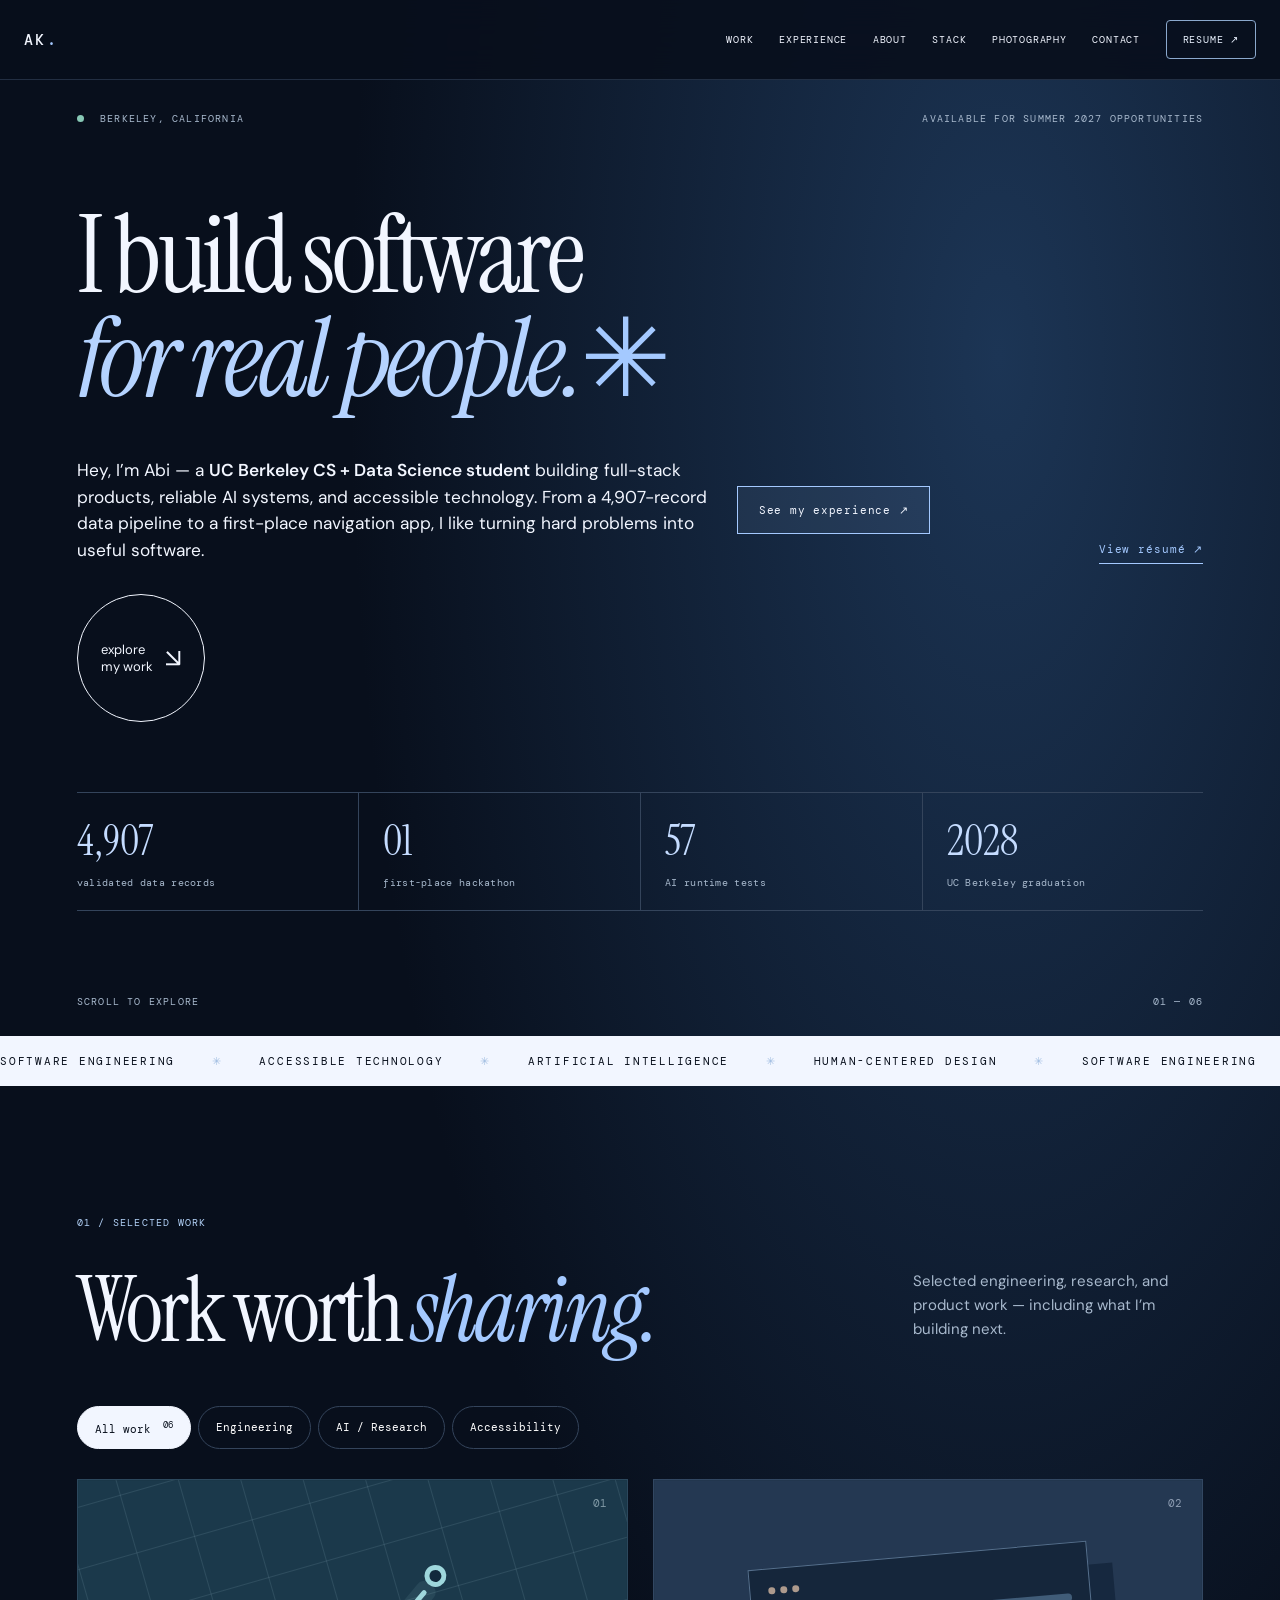
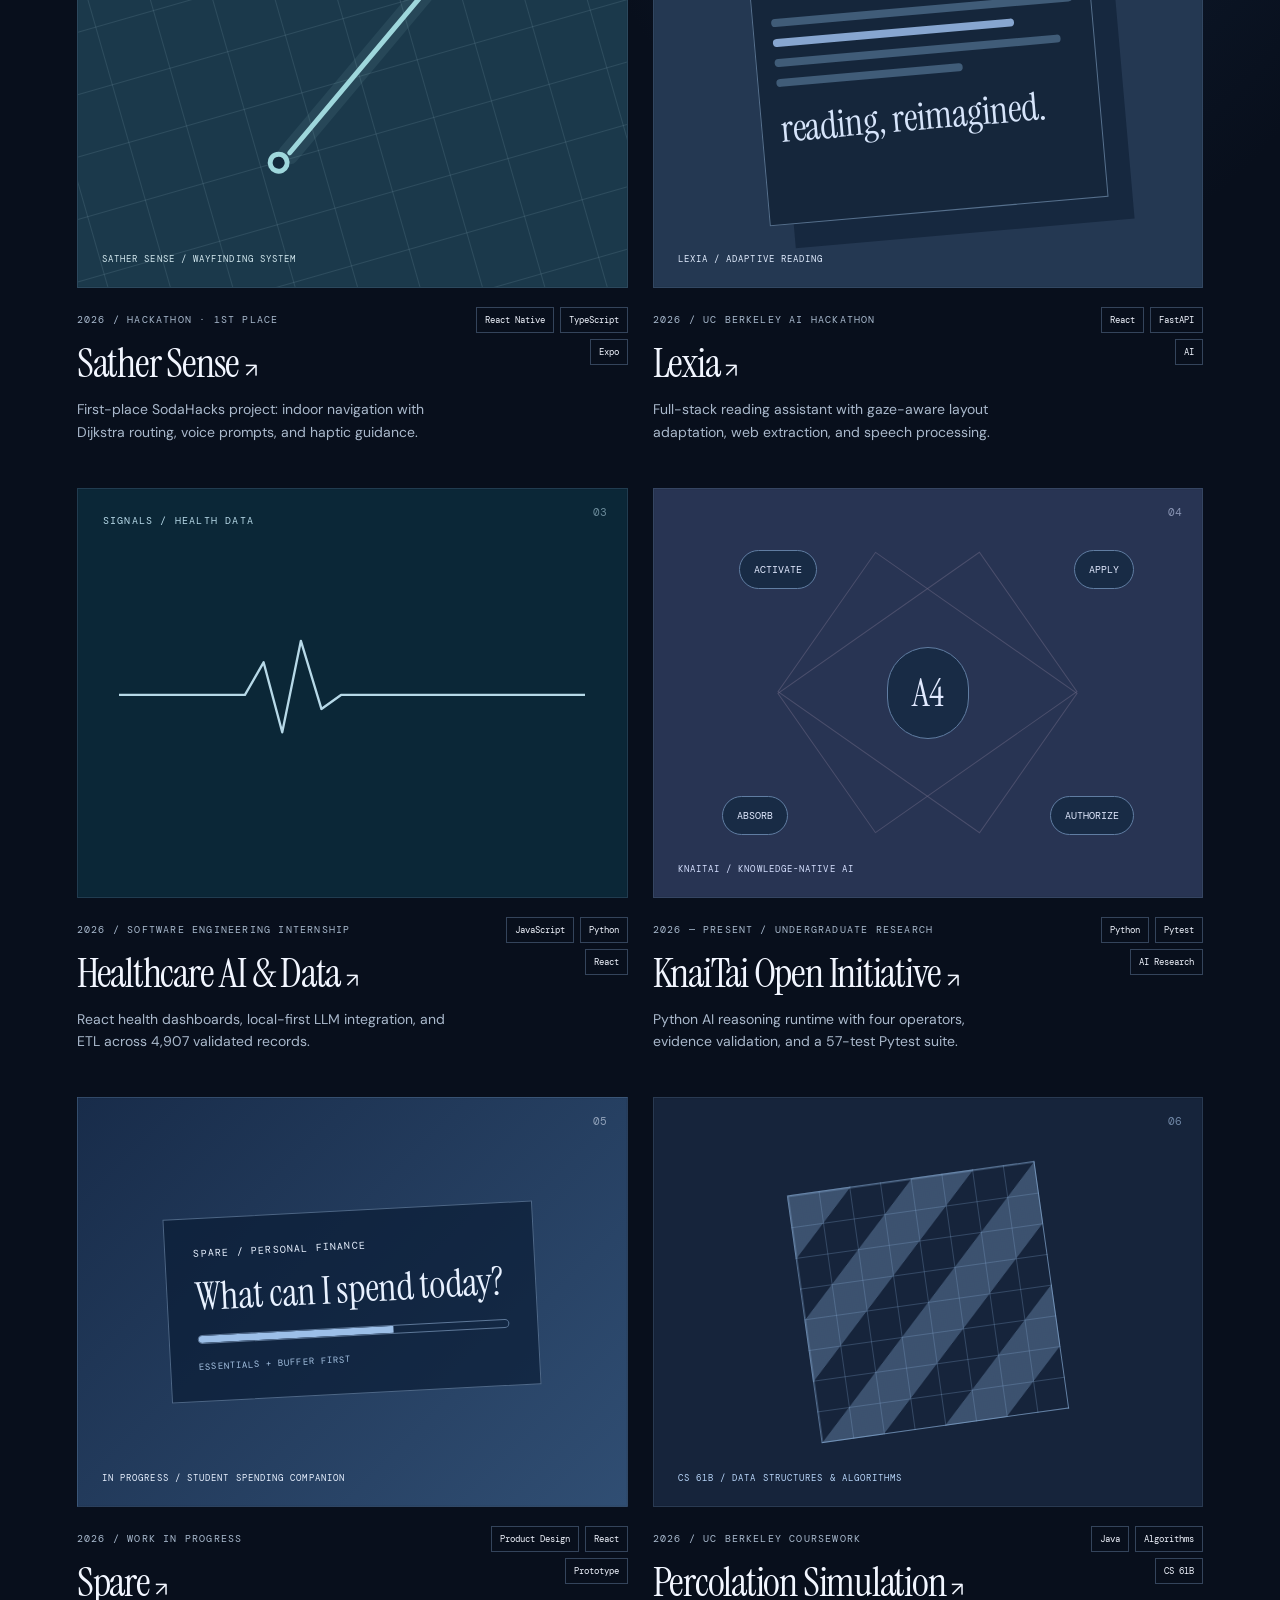
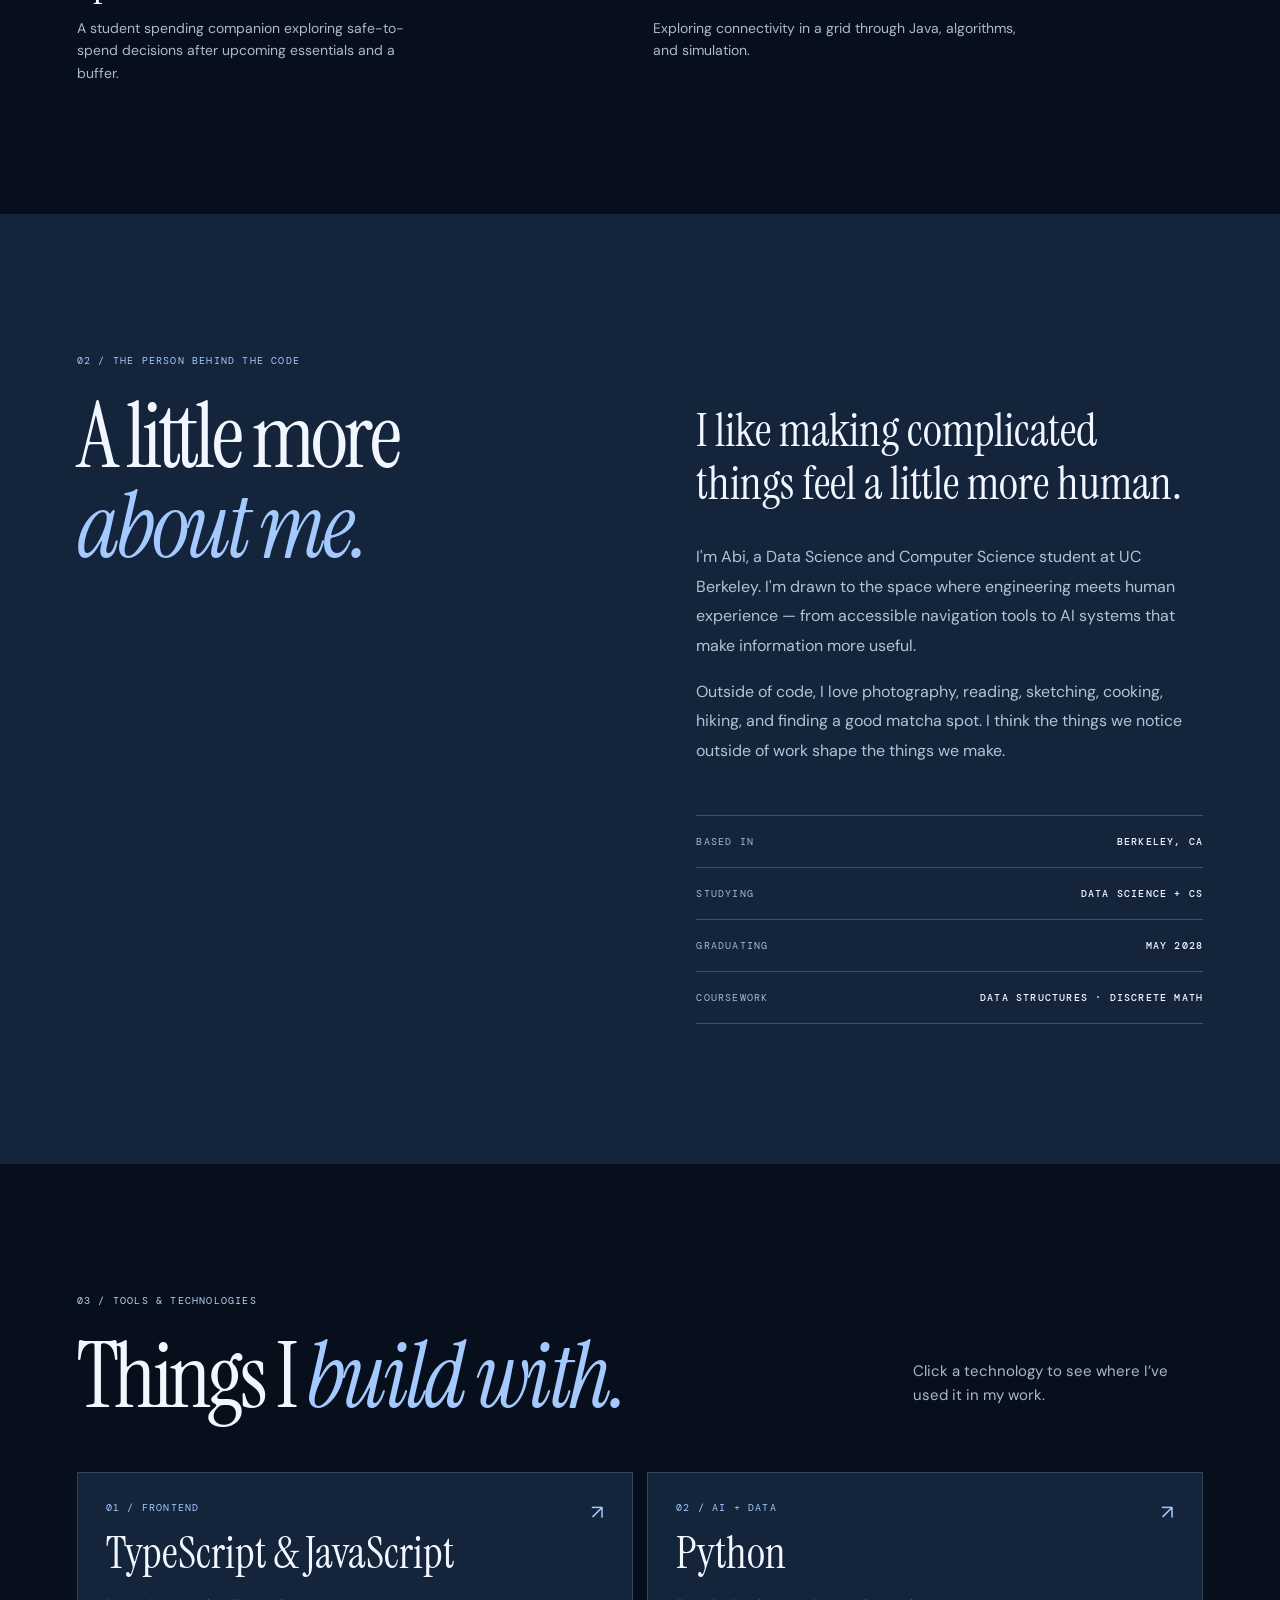
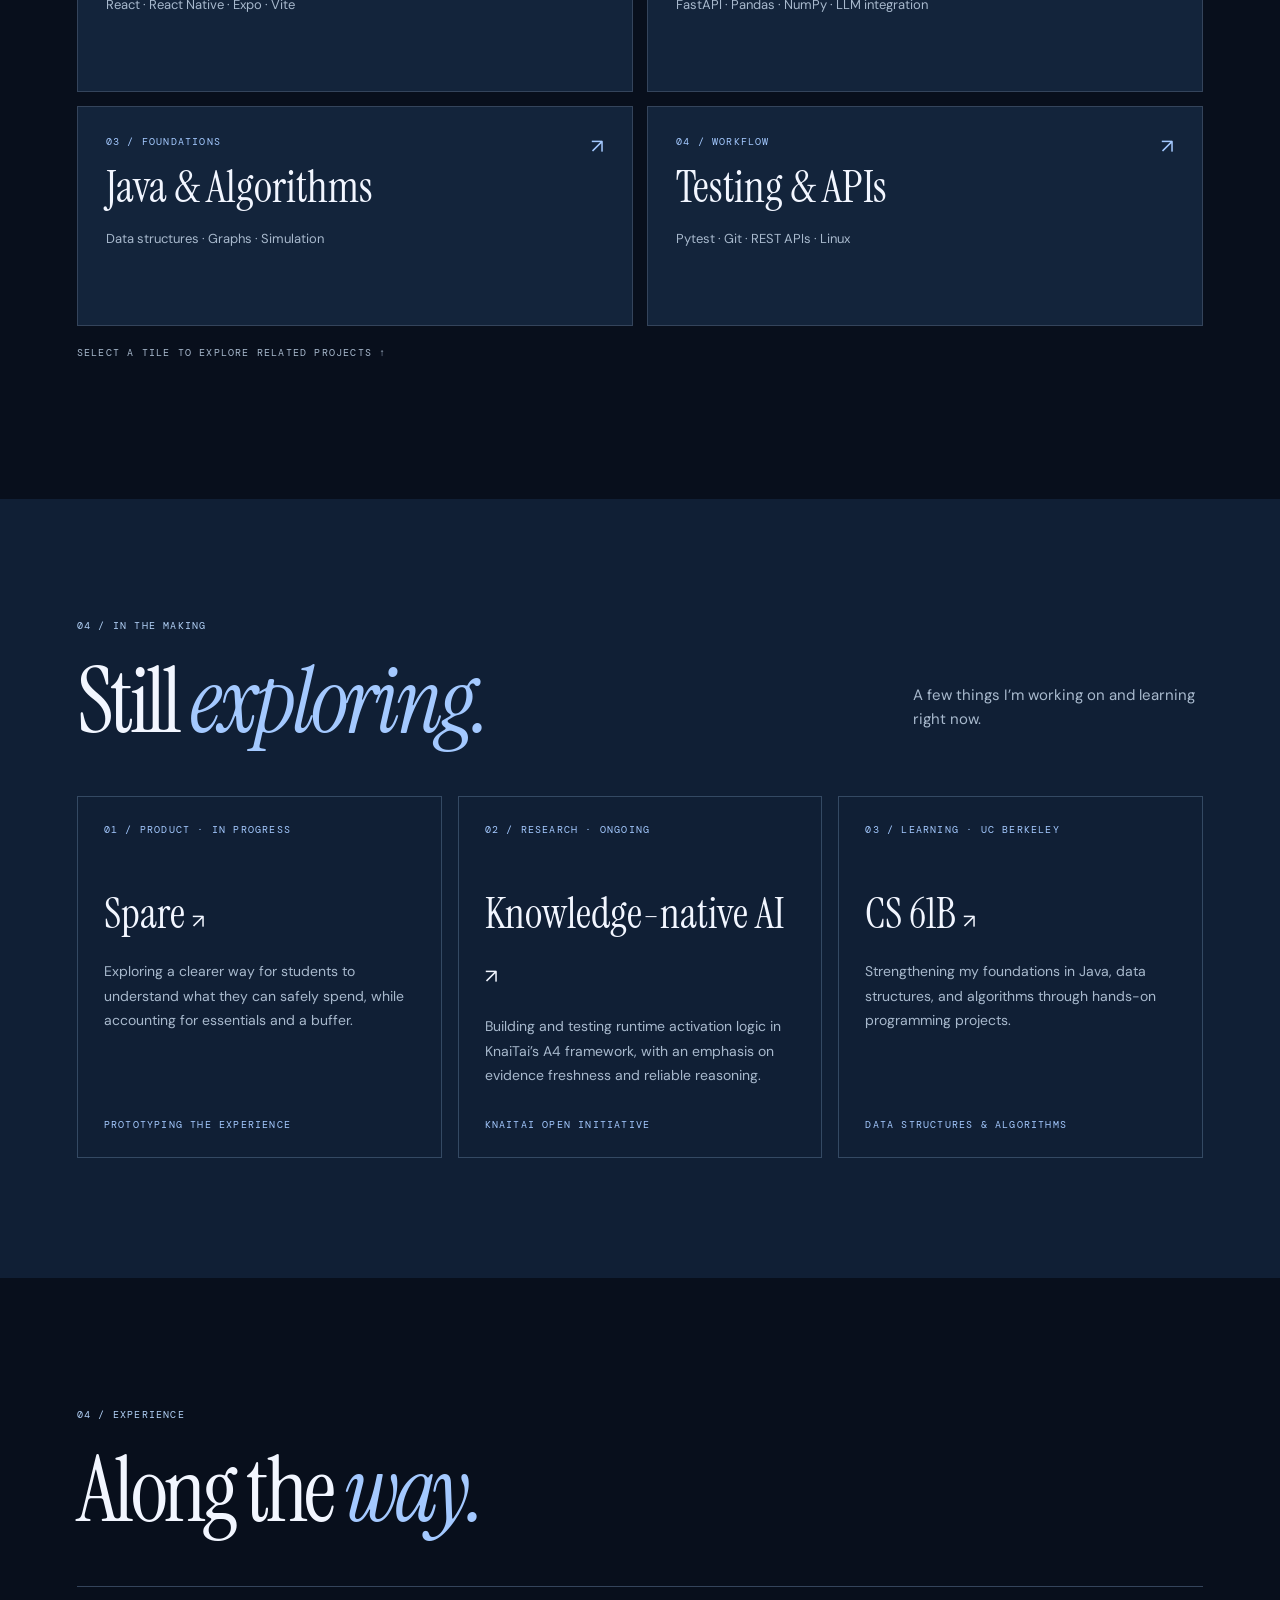
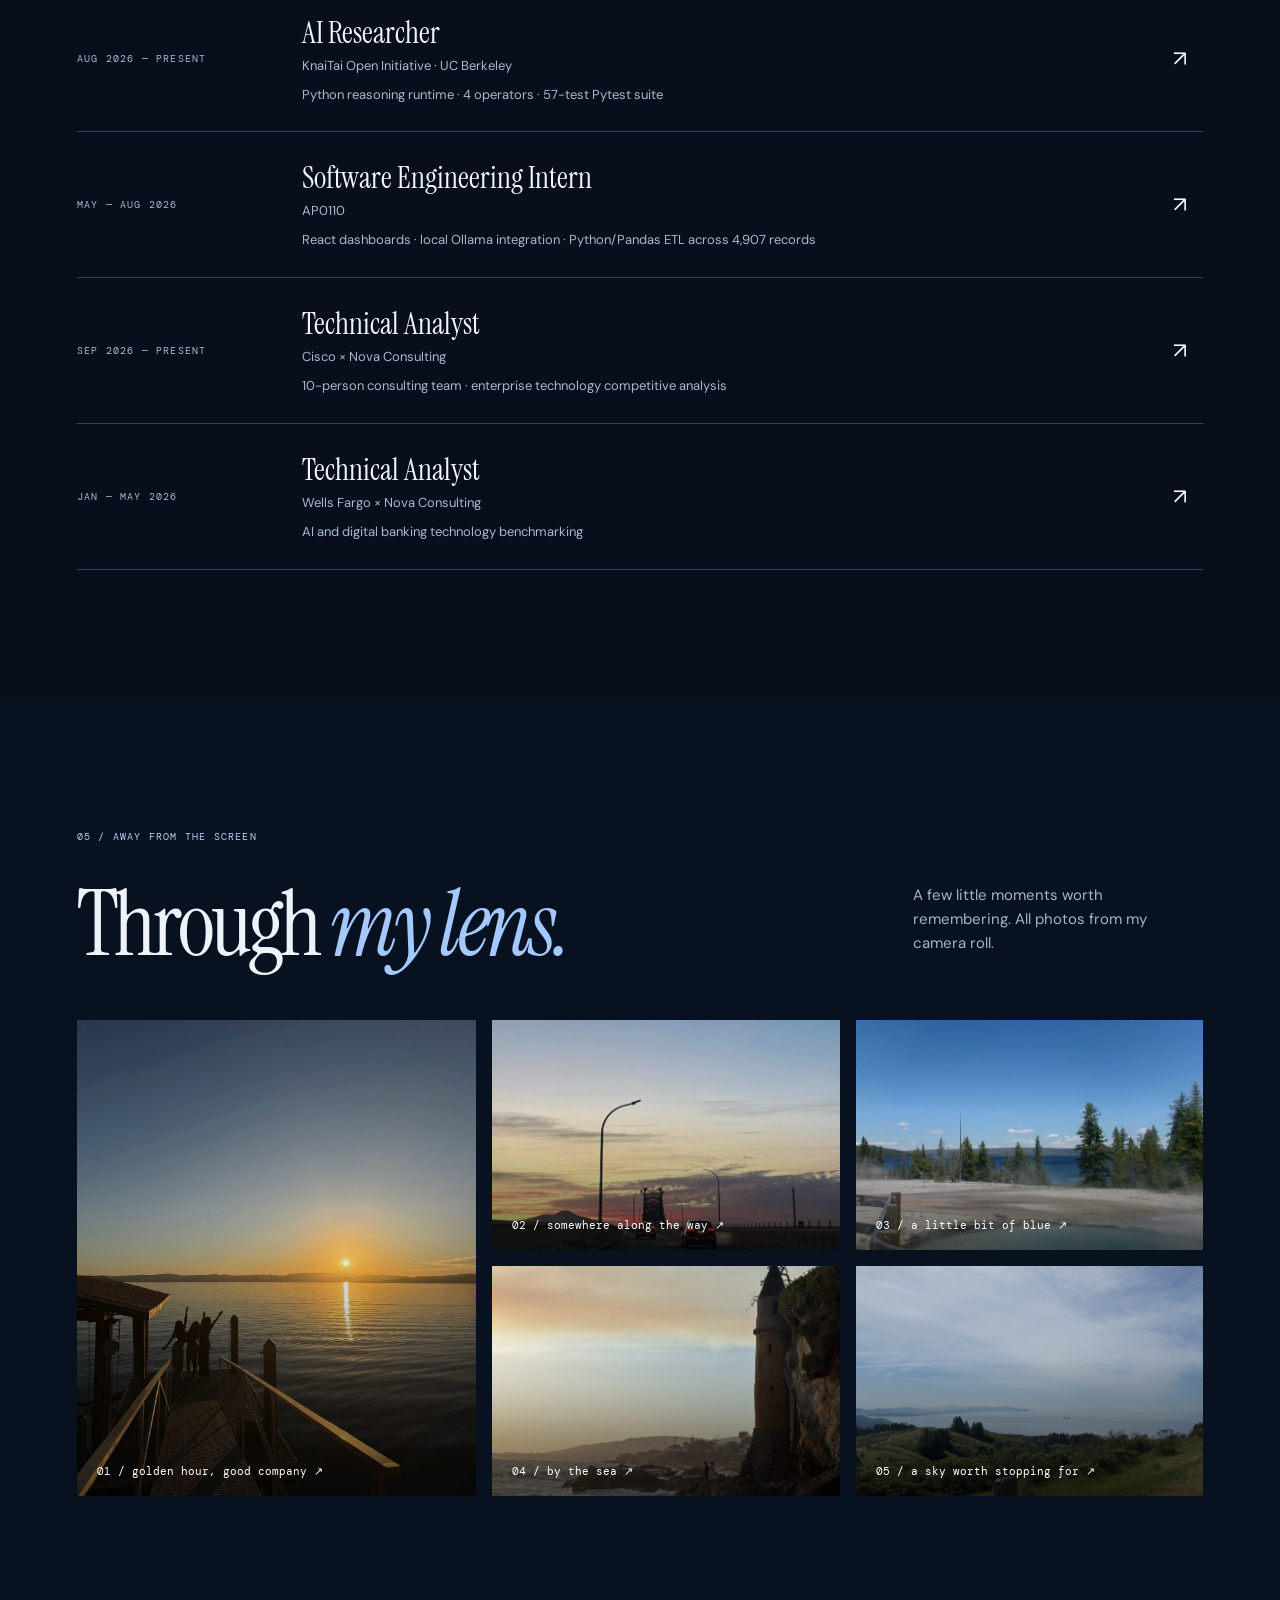
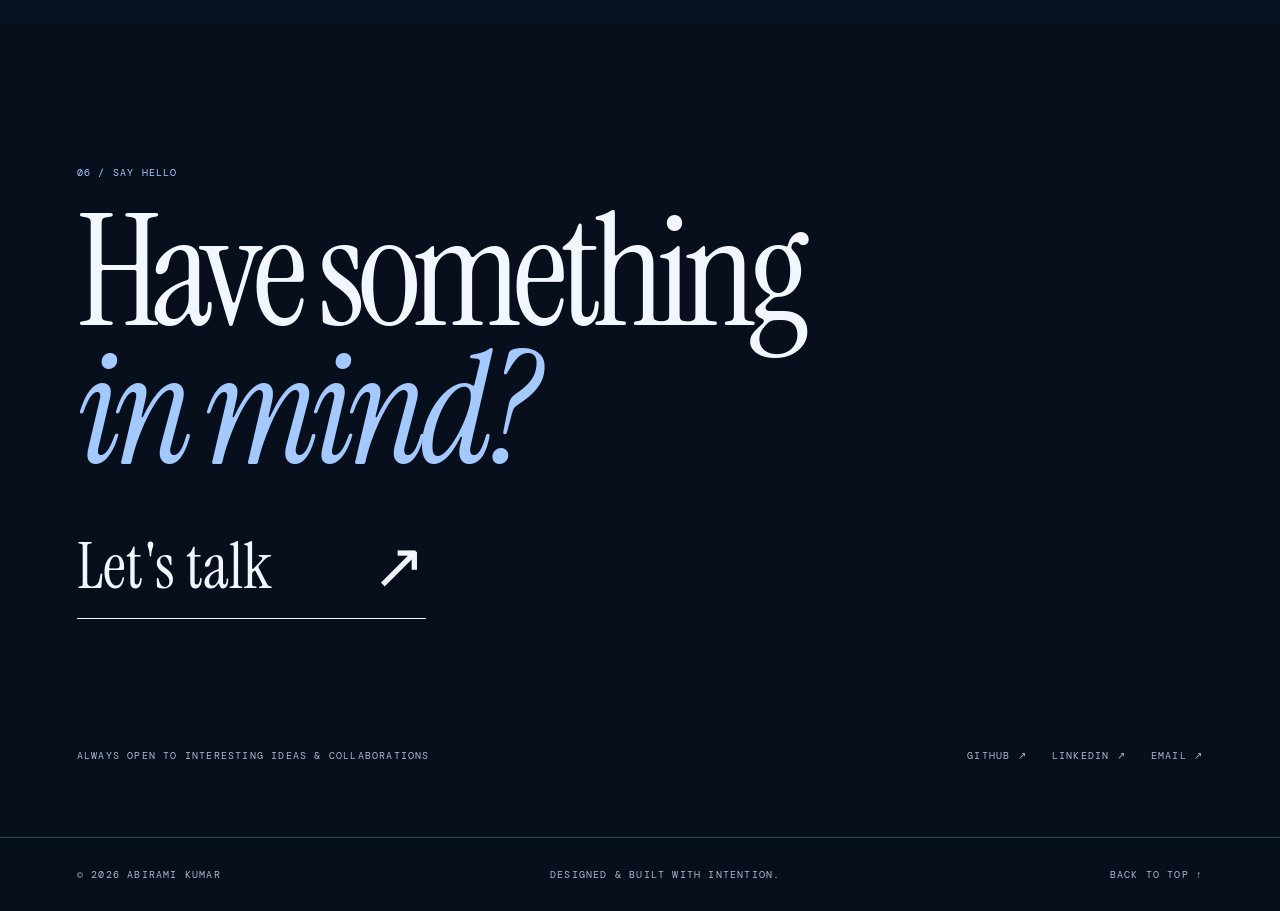
==== commit fb88ac82: "Add files via upload" ====
--- a/index.html
+++ b/index.html
@@ -3,31 +3,31 @@
 <html lang="en">
 <head>
 <meta charset="utf-8"/><meta content="width=device-width, initial-scale=1" name="viewport"/><meta content="#0b1729" name="theme-color"/>
-<meta content="Abirami Kumar — UC Berkeley student building thoughtful software, accessible experiences, and AI systems." name="description"/>
-<title>Abirami Kumar — Software, AI &amp; Design</title>
+<meta content="Abirami Kumar — UC Berkeley software engineer building full-stack applications, accessible technology, and reliable AI systems. Explore AP0110, KnaiTai, Lexia, and Sather Sense." name="description"/>
+<title>Abirami Kumar | Software Engineer &amp; AI Builder</title>
 <link href="https://fonts.googleapis.com" rel="preconnect"/><link crossorigin="" href="https://fonts.gstatic.com" rel="preconnect"/>
 <link href="https://fonts.googleapis.com/css2?family=DM+Mono:wght@400;500&amp;family=DM+Sans:wght@400;500;600;700&amp;family=Instrument+Serif:ital@0;1&amp;display=swap" rel="stylesheet"/>
 <link href="styles.css" rel="stylesheet"/><script defer="" src="script.js"></script>
-</head>
+<meta content="Abirami Kumar | Software Engineer &amp; AI Builder" property="og:title"/><meta content="Full-stack software, AI systems, and accessible technology. UC Berkeley · Summer 2027." property="og:description"/><meta content="dark" name="color-scheme"/></head>
 <body>
 <div aria-hidden="true" class="progress"></div>
-<header class="nav wrap"><a aria-label="Abirami Kumar, back to top" class="wordmark" href="#top">AK<span class="wordmark-dot">.</span></a><nav aria-label="Main navigation"><a href="#work">work</a><a href="#about">about</a><a href="#stack">stack</a><a href="#photography">photography</a><a href="#contact">contact <span aria-hidden="true">↗</span></a><a href="assets/Abirami_Kumar_Resume.pdf" rel="noopener noreferrer" target="_blank">resume ↗</a></nav><button aria-expanded="false" aria-label="Toggle navigation" class="menu-toggle">menu +</button></header>
+<header class="nav wrap"><a aria-label="Abirami Kumar, back to top" class="wordmark" href="#top">AK<span class="wordmark-dot">.</span></a><nav aria-label="Main navigation"><a href="#work">work</a><a href="#experience">experience</a><a href="#about">about</a><a href="#stack">stack</a><a href="#photography">photography</a><a href="#contact">contact</a><a href="assets/Abirami_Kumar_SWE_Resume.pdf" rel="noopener noreferrer" target="_blank">resume ↗</a></nav><button aria-expanded="false" aria-label="Toggle navigation" class="menu-toggle">menu +</button></header>
 <main id="top">
-<section class="hero wrap"><div class="hero-top mono"><span><span class="status-dot"></span> BERKELEY, CALIFORNIA</span><span>AVAILABLE FOR SUMMER 2027 OPPORTUNITIES</span></div><h1 class="reveal">Hi, I'm Abi<span class="hero-period">.</span><br/><em>I make things</em><br/>that matter<span class="hero-period">.</span></h1><div class="hero-bottom"><p>I'm a Data Science &amp; Computer Science student at UC Berkeley building software at the intersection of <strong>engineering, AI, and accessibility.</strong></p><a class="resume-inline" href="assets/Abirami_Kumar_Resume.pdf" rel="noopener noreferrer" target="_blank">View résumé ↗</a><a aria-label="Scroll to selected work" class="round-link" href="#work"><span>explore<br/>my work</span><span class="arrow">↘</span></a></div><div class="hero-foot mono"><span>SCROLL TO EXPLORE</span><span>01 — 05</span></div></section>
+<section class="hero wrap"><div class="hero-top mono"><span><span class="status-dot"></span> BERKELEY, CALIFORNIA</span><span>AVAILABLE FOR SUMMER 2027 OPPORTUNITIES</span></div><h1 class="reveal">I build software<br/><em>for real people.</em><span class="hero-period">✳</span></h1><div class="hero-bottom"><p>Hey, I’m Abi — a <strong>UC Berkeley CS + Data Science student</strong> building full-stack products, reliable AI systems, and accessible technology. From a 4,907-record data pipeline to a first-place navigation app, I like turning hard problems into useful software.</p><a class="hero-cta" href="#experience">See my experience ↗</a><a class="resume-inline" href="assets/Abirami_Kumar_SWE_Resume.pdf" rel="noopener noreferrer" target="_blank">View résumé ↗</a><a aria-label="Scroll to selected work" class="round-link" href="#work"><span>explore<br/>my work</span><span class="arrow">↘</span></a></div><div aria-label="Selected highlights" class="hero-stats"><div><strong>4,907</strong><span>validated data records</span></div><div><strong>01</strong><span>first-place hackathon</span></div><div><strong>57</strong><span>AI runtime tests</span></div><div><strong>2028</strong><span>UC Berkeley graduation</span></div></div><div class="hero-foot mono"><span>SCROLL TO EXPLORE</span><span>01 — 06</span></div></section>
 <div aria-hidden="true" class="marquee"><div>SOFTWARE ENGINEERING <span>✳</span> ACCESSIBLE TECHNOLOGY <span>✳</span> ARTIFICIAL INTELLIGENCE <span>✳</span> HUMAN-CENTERED DESIGN <span>✳</span> SOFTWARE ENGINEERING <span>✳</span> ACCESSIBLE TECHNOLOGY <span>✳</span></div></div>
 <section class="section wrap" id="work"><div class="section-heading reveal"><div class="eyebrow mono">01 / SELECTED WORK</div><div class="heading-row"><h2>Work worth <em>sharing.</em></h2><p>Selected engineering, research, and product work — including what I’m building next.</p></div></div><div aria-label="Filter projects" class="filters" role="group"><button aria-pressed="true" class="filter active" data-filter="all">All work <sup>06</sup></button><button aria-pressed="false" class="filter" data-filter="engineering">Engineering</button><button aria-pressed="false" class="filter" data-filter="ai">AI / Research</button><button aria-pressed="false" class="filter" data-filter="accessibility">Accessibility</button></div>
 <div class="projects">
-<article class="project project-feature reveal" data-categories="engineering accessibility" data-project="sather"><button aria-label="Read Sather Sense case study" class="project-open"><div class="project-art art-sather"><div class="map-grid"></div><div class="map-route"><span class="pin pin-a"></span><span class="route-line"></span><span class="pin pin-b"></span></div><div class="art-label mono">SATHER SENSE / WAYFINDING SYSTEM</div><span class="art-number">01</span></div><div class="project-meta"><div><span class="mono muted">2026 / HACKATHON · 1ST PLACE</span><h3>Sather Sense <span>↗</span></h3><p>Making indoor spaces easier to navigate through accessible, voice-guided wayfinding.</p></div><div class="tags"><span>React Native</span><span>TypeScript</span><span>Expo</span></div></div></button></article>
-<article class="project reveal" data-categories="engineering ai accessibility" data-project="lexia"><button aria-label="Read Lexia case study" class="project-open"><div class="project-art art-lexia"><div class="lexia-window"><div class="window-dots"><i></i><i></i><i></i></div><div class="lexia-lines"><b></b><b></b><b></b><b></b></div><span class="lexia-highlight">reading, reimagined.</span></div><div class="art-label mono">LEXIA / ADAPTIVE READING</div><span class="art-number">02</span></div><div class="project-meta"><div><span class="mono muted">2026 / UC BERKELEY AI HACKATHON</span><h3>Lexia <span>↗</span></h3><p>AI-powered reading experiences that adapt to how people engage with content.</p></div><div class="tags"><span>React</span><span>FastAPI</span><span>AI</span></div></div></button></article>
-<article class="project reveal" data-categories="engineering ai" data-project="ap0110"><button aria-label="Read AP0110 case study" class="project-open"><div class="project-art art-health"><div class="health-title mono">SIGNALS / HEALTH DATA</div><div class="pulse-line"><svg aria-label="Abstract health signal illustration" role="img" viewbox="0 0 500 140"><path d="M0 75 H110 L135 75 L155 40 L175 115 L195 17 L217 90 L238 75 H500" fill="none" stroke="currentColor" stroke-linecap="round" stroke-linejoin="round" stroke-width="2.5"></path></svg></div><span class="art-number">03</span></div><div class="project-meta"><div><span class="mono muted">2026 / SOFTWARE ENGINEERING INTERNSHIP</span><h3>Healthcare AI &amp; Data <span>↗</span></h3><p>Building reliable health-data pipelines, validation logic, and conversational interfaces.</p></div><div class="tags"><span>JavaScript</span><span>Python</span><span>React</span></div></div></button></article>
-<article class="project reveal" data-categories="ai engineering" data-project="knaitai"><button aria-label="Read KnaiTai case study" class="project-open"><div class="project-art art-knaitai"><div class="network"><span class="node center">A4</span><span class="node n1">ACTIVATE</span><span class="node n2">APPLY</span><span class="node n3">ABSORB</span><span class="node n4">AUTHORIZE</span></div><div class="art-label mono">KNAITAI / KNOWLEDGE-NATIVE AI</div><span class="art-number">04</span></div><div class="project-meta"><div><span class="mono muted">2026 — PRESENT / UNDERGRADUATE RESEARCH</span><h3>KnaiTai Open Initiative <span>↗</span></h3><p>Researching how AI systems activate, reason with, and validate knowledge.</p></div><div class="tags"><span>Python</span><span>Pytest</span><span>AI Research</span></div></div></button></article>
+<article class="project project-feature reveal" data-categories="engineering accessibility" data-project="sather"><button aria-label="Read Sather Sense case study" class="project-open"><div class="project-art art-sather"><div class="map-grid"></div><div class="map-route"><span class="pin pin-a"></span><span class="route-line"></span><span class="pin pin-b"></span></div><div class="art-label mono">SATHER SENSE / WAYFINDING SYSTEM</div><span class="art-number">01</span></div><div class="project-meta"><div><span class="mono muted">2026 / HACKATHON · 1ST PLACE</span><h3>Sather Sense <span>↗</span></h3><p>First-place SodaHacks project: indoor navigation with Dijkstra routing, voice prompts, and haptic guidance.</p></div><div class="tags"><span>React Native</span><span>TypeScript</span><span>Expo</span></div></div></button></article>
+<article class="project reveal" data-categories="engineering ai accessibility" data-project="lexia"><button aria-label="Read Lexia case study" class="project-open"><div class="project-art art-lexia"><div class="lexia-window"><div class="window-dots"><i></i><i></i><i></i></div><div class="lexia-lines"><b></b><b></b><b></b><b></b></div><span class="lexia-highlight">reading, reimagined.</span></div><div class="art-label mono">LEXIA / ADAPTIVE READING</div><span class="art-number">02</span></div><div class="project-meta"><div><span class="mono muted">2026 / UC BERKELEY AI HACKATHON</span><h3>Lexia <span>↗</span></h3><p>Full-stack reading assistant with gaze-aware layout adaptation, web extraction, and speech processing.</p></div><div class="tags"><span>React</span><span>FastAPI</span><span>AI</span></div></div></button></article>
+<article class="project reveal" data-categories="engineering ai" data-project="ap0110"><button aria-label="Read AP0110 case study" class="project-open"><div class="project-art art-health"><div class="health-title mono">SIGNALS / HEALTH DATA</div><div class="pulse-line"><svg aria-label="Abstract health signal illustration" role="img" viewbox="0 0 500 140"><path d="M0 75 H110 L135 75 L155 40 L175 115 L195 17 L217 90 L238 75 H500" fill="none" stroke="currentColor" stroke-linecap="round" stroke-linejoin="round" stroke-width="2.5"></path></svg></div><span class="art-number">03</span></div><div class="project-meta"><div><span class="mono muted">2026 / SOFTWARE ENGINEERING INTERNSHIP</span><h3>Healthcare AI &amp; Data <span>↗</span></h3><p>React health dashboards, local-first LLM integration, and ETL across 4,907 validated records.</p></div><div class="tags"><span>JavaScript</span><span>Python</span><span>React</span></div></div></button></article>
+<article class="project reveal" data-categories="ai engineering" data-project="knaitai"><button aria-label="Read KnaiTai case study" class="project-open"><div class="project-art art-knaitai"><div class="network"><span class="node center">A4</span><span class="node n1">ACTIVATE</span><span class="node n2">APPLY</span><span class="node n3">ABSORB</span><span class="node n4">AUTHORIZE</span></div><div class="art-label mono">KNAITAI / KNOWLEDGE-NATIVE AI</div><span class="art-number">04</span></div><div class="project-meta"><div><span class="mono muted">2026 — PRESENT / UNDERGRADUATE RESEARCH</span><h3>KnaiTai Open Initiative <span>↗</span></h3><p>Python AI reasoning runtime with four operators, evidence validation, and a 57-test Pytest suite.</p></div><div class="tags"><span>Python</span><span>Pytest</span><span>AI Research</span></div></div></button></article>
 <article class="project reveal" data-categories="engineering" data-project="spare"><button aria-label="Read Spare work-in-progress case study" class="project-open"><div class="project-art art-spare"><div class="spare-display"><span class="mono">SPARE / PERSONAL FINANCE</span><strong>What can I spend today?</strong><div class="spare-meter"><span></span></div><small>ESSENTIALS + BUFFER FIRST</small></div><div class="art-label mono">IN PROGRESS / STUDENT SPENDING COMPANION</div><span class="art-number">05</span></div><div class="project-meta"><div><span class="mono muted">2026 / WORK IN PROGRESS</span><h3>Spare <span>↗</span></h3><p>A student spending companion exploring safe-to-spend decisions after upcoming essentials and a buffer.</p></div><div class="tags"><span>Product Design</span><span>React</span><span>Prototype</span></div></div></button></article>
 <article class="project reveal" data-categories="engineering" data-project="percolation"><button aria-label="Read CS61B percolation project case study" class="project-open"><div class="project-art art-percolation"><div aria-hidden="true" class="perc-grid"></div><div class="art-label mono">CS 61B / DATA STRUCTURES &amp; ALGORITHMS</div><span class="art-number">06</span></div><div class="project-meta"><div><span class="mono muted">2026 / UC BERKELEY COURSEWORK</span><h3>Percolation Simulation <span>↗</span></h3><p>Exploring connectivity in a grid through Java, algorithms, and simulation.</p></div><div class="tags"><span>Java</span><span>Algorithms</span><span>CS 61B</span></div></div></button></article>
 </div></section>
 <section class="about-section" id="about"><div class="wrap about-grid"><div class="reveal"><div class="eyebrow mono">02 / THE PERSON BEHIND THE CODE</div><h2>A little more<br/><em>about me.</em></h2></div><div class="about-copy reveal"><p class="about-lead">I like making complicated things feel a little more human.</p><p>I'm Abi, a Data Science and Computer Science student at UC Berkeley. I'm drawn to the space where engineering meets human experience — from accessible navigation tools to AI systems that make information more useful.</p><p>Outside of code, I love photography, reading, sketching, cooking, hiking, and finding a good matcha spot. I think the things we notice outside of work shape the things we make.</p><div class="about-facts mono"><div><span>BASED IN</span><strong>BERKELEY, CA</strong></div><div><span>STUDYING</span><strong>DATA SCIENCE + CS</strong></div><div><span>GRADUATING</span><strong>MAY 2028</strong></div><div><span>COURSEWORK</span><strong>DATA STRUCTURES · DISCRETE MATH</strong></div></div></div></div></section>
-<section class="section wrap" id="stack"><div class="section-heading reveal"><div class="eyebrow mono">03 / TOOLS &amp; TECHNOLOGIES</div><div class="heading-row"><h2>Things I <em>build with.</em></h2><p>Click a technology to see where I’ve used it in my work.</p></div></div><div class="stack-grid"><button class="stack-tile" data-stack-filter="engineering"><span class="stack-index mono">01 / FRONTEND</span><strong>TypeScript &amp; JavaScript</strong><small>React · React Native · Expo · Vite</small><span class="stack-arrow">↗</span></button><button class="stack-tile" data-stack-filter="ai"><span class="stack-index mono">02 / AI + DATA</span><strong>Python</strong><small>FastAPI · Pandas · NumPy · LLM integration</small><span class="stack-arrow">↗</span></button><button class="stack-tile" data-stack-filter="engineering"><span class="stack-index mono">03 / FOUNDATIONS</span><strong>Java &amp; Algorithms</strong><small>Data structures · Graphs · Simulation</small><span class="stack-arrow">↗</span></button><button class="stack-tile" data-stack-filter="engineering"><span class="stack-index mono">04 / WORKFLOW</span><strong>Testing &amp; APIs</strong><small>Pytest · Git · REST APIs · Linux</small><span class="stack-arrow">↗</span></button></div><p aria-live="polite" class="stack-hint mono" id="stack-feedback">SELECT A TILE TO EXPLORE RELATED PROJECTS ↑</p></section><section class="exploring-section" id="exploring"><div class="wrap"><div class="section-heading reveal"><div class="eyebrow mono">04 / IN THE MAKING</div><div class="heading-row"><h2>Still <em>exploring.</em></h2><p>A few things I’m working on and learning right now.</p></div></div><div class="explore-grid"><a class="explore-card" data-focus-project="spare" href="#work"><span class="mono">01 / PRODUCT · IN PROGRESS</span><h3>Spare <span>↗</span></h3><p>Exploring a clearer way for students to understand what they can safely spend, while accounting for essentials and a buffer.</p><span class="explore-footer mono">PROTOTYPING THE EXPERIENCE</span></a><a class="explore-card" data-focus-project="knaitai" href="#work"><span class="mono">02 / RESEARCH · ONGOING</span><h3>Knowledge-native AI <span>↗</span></h3><p>Building and testing runtime activation logic in KnaiTai’s A4 framework, with an emphasis on evidence freshness and reliable reasoning.</p><span class="explore-footer mono">KNAITAI OPEN INITIATIVE</span></a><a class="explore-card" data-focus-project="percolation" href="#work"><span class="mono">03 / LEARNING · UC BERKELEY</span><h3>CS 61B <span>↗</span></h3><p>Strengthening my foundations in Java, data structures, and algorithms through hands-on programming projects.</p><span class="explore-footer mono">DATA STRUCTURES &amp; ALGORITHMS</span></a></div></div></section><section class="section wrap" id="experience"><div class="section-heading reveal"><div class="eyebrow mono">03 / EXPERIENCE</div><h2>Along the <em>way.</em></h2></div><div class="experience-list"><div class="experience-item reveal"><span class="mono muted">AUG 2026 — NOW</span><div><h3>Undergraduate AI Researcher</h3><p>KnaiTai Open Initiative · UC Berkeley</p></div><span class="experience-arrow">↗</span></div><div class="experience-item reveal"><span class="mono muted">MAY — AUG 2026</span><div><h3>Software Engineering Intern</h3><p>AP0110</p></div><span class="experience-arrow">↗</span></div><div class="experience-item reveal"><span class="mono muted">SEP 2026 — NOW</span><div><h3>Technical Analyst</h3><p>Cisco × Nova Consulting</p></div><span class="experience-arrow">↗</span></div><div class="experience-item reveal"><span class="mono muted">JAN — MAY 2026</span><div><h3>Project Manager</h3><p>Preply × Behavioral Economics Association · Led an 8-person consulting team researching U.S. STEM tutoring expansion, user needs, and market positioning.</p></div><span class="experience-arrow">↗</span></div><div class="experience-item reveal"><span class="mono muted">JAN — MAY 2026</span><div><h3>Technical Analyst</h3><p>Wells Fargo × Nova Consulting</p></div><span class="experience-arrow">↗</span></div></div></section>
-<section class="photos-section" id="photography"><div class="wrap"><div class="section-heading reveal"><div class="eyebrow mono">04 / AWAY FROM THE SCREEN</div><div class="heading-row"><h2>Through <em>my lens.</em></h2><p>A few little moments worth remembering. All photos from my camera roll.</p></div></div><div class="photo-grid"><button class="photo photo-tall reveal" data-caption="golden hour, good company" data-photo="assets/sunset.jpeg"><img alt="Golden sunset over the water and a pier" loading="lazy" src="assets/sunset.jpeg"/><span>01 / golden hour, good company ↗</span></button><button class="photo reveal" data-caption="somewhere along the way" data-photo="assets/road.jpeg"><img alt="Road stretching into a colorful evening sky" loading="lazy" src="assets/road.jpeg"/><span>02 / somewhere along the way ↗</span></button><button class="photo reveal" data-caption="a little bit of blue" data-photo="assets/blue.jpeg"><img alt="Blue geothermal pool in a natural landscape" loading="lazy" src="assets/blue.jpeg"/><span>03 / a little bit of blue ↗</span></button><button class="photo reveal" data-caption="by the sea" data-photo="assets/coast.jpeg"><img alt="Coastal cliffs and ocean at sunset" loading="lazy" src="assets/coast.jpeg"/><span>04 / by the sea ↗</span></button><button class="photo reveal" data-caption="a sky worth stopping for" data-photo="assets/hills.jpeg"><img alt="Hills beneath a broad textured sky" loading="lazy" src="assets/hills.jpeg"/><span>05 / a sky worth stopping for ↗</span></button></div></div></section>
-<section class="contact-section" id="contact"><div class="wrap reveal"><div class="eyebrow mono">05 / SAY HELLO</div><h2>Have something<br/><em>in mind?</em></h2><a class="contact-email" href="mailto:abirami.kumar@berkeley.edu">Let's talk <span>↗</span></a><div class="contact-bottom mono"><span>ALWAYS OPEN TO INTERESTING IDEAS &amp; COLLABORATIONS</span><div><a href="https://github.com/abirami07" rel="noopener noreferrer" target="_blank">GITHUB ↗</a><a href="https://linkedin.com/in/-abiramikumar" rel="noopener noreferrer" target="_blank">LINKEDIN ↗</a><a href="mailto:abirami.kumar@berkeley.edu">EMAIL ↗</a></div></div></div></section>
+<section class="section wrap" id="stack"><div class="section-heading reveal"><div class="eyebrow mono">03 / TOOLS &amp; TECHNOLOGIES</div><div class="heading-row"><h2>Things I <em>build with.</em></h2><p>Click a technology to see where I’ve used it in my work.</p></div></div><div class="stack-grid"><button class="stack-tile" data-stack-filter="engineering"><span class="stack-index mono">01 / FRONTEND</span><strong>TypeScript &amp; JavaScript</strong><small>React · React Native · Expo · Vite</small><span class="stack-arrow">↗</span></button><button class="stack-tile" data-stack-filter="ai"><span class="stack-index mono">02 / AI + DATA</span><strong>Python</strong><small>FastAPI · Pandas · NumPy · LLM integration</small><span class="stack-arrow">↗</span></button><button class="stack-tile" data-stack-filter="engineering"><span class="stack-index mono">03 / FOUNDATIONS</span><strong>Java &amp; Algorithms</strong><small>Data structures · Graphs · Simulation</small><span class="stack-arrow">↗</span></button><button class="stack-tile" data-stack-filter="engineering"><span class="stack-index mono">04 / WORKFLOW</span><strong>Testing &amp; APIs</strong><small>Pytest · Git · REST APIs · Linux</small><span class="stack-arrow">↗</span></button></div><p aria-live="polite" class="stack-hint mono" id="stack-feedback">SELECT A TILE TO EXPLORE RELATED PROJECTS ↑</p></section><section class="exploring-section" id="exploring"><div class="wrap"><div class="section-heading reveal"><div class="eyebrow mono">04 / IN THE MAKING</div><div class="heading-row"><h2>Still <em>exploring.</em></h2><p>A few things I’m working on and learning right now.</p></div></div><div class="explore-grid"><a class="explore-card" data-focus-project="spare" href="#work"><span class="mono">01 / PRODUCT · IN PROGRESS</span><h3>Spare <span>↗</span></h3><p>Exploring a clearer way for students to understand what they can safely spend, while accounting for essentials and a buffer.</p><span class="explore-footer mono">PROTOTYPING THE EXPERIENCE</span></a><a class="explore-card" data-focus-project="knaitai" href="#work"><span class="mono">02 / RESEARCH · ONGOING</span><h3>Knowledge-native AI <span>↗</span></h3><p>Building and testing runtime activation logic in KnaiTai’s A4 framework, with an emphasis on evidence freshness and reliable reasoning.</p><span class="explore-footer mono">KNAITAI OPEN INITIATIVE</span></a><a class="explore-card" data-focus-project="percolation" href="#work"><span class="mono">03 / LEARNING · UC BERKELEY</span><h3>CS 61B <span>↗</span></h3><p>Strengthening my foundations in Java, data structures, and algorithms through hands-on programming projects.</p><span class="explore-footer mono">DATA STRUCTURES &amp; ALGORITHMS</span></a></div></div></section><section class="section wrap" id="experience"><div class="section-heading reveal"><div class="eyebrow mono">04 / EXPERIENCE</div><h2>Along the <em>way.</em></h2></div><div class="experience-list"><div class="experience-item reveal"><span class="mono muted">AUG 2026 — PRESENT</span><div><h3>AI Researcher</h3><p>KnaiTai Open Initiative · UC Berkeley</p><small class="experience-detail">Python reasoning runtime · 4 operators · 57-test Pytest suite</small></div><span class="experience-arrow">↗</span></div><div class="experience-item reveal"><span class="mono muted">MAY — AUG 2026</span><div><h3>Software Engineering Intern</h3><p>AP0110</p><small class="experience-detail">React dashboards · local Ollama integration · Python/Pandas ETL across 4,907 records</small></div><span class="experience-arrow">↗</span></div><div class="experience-item reveal"><span class="mono muted">SEP 2026 — PRESENT</span><div><h3>Technical Analyst</h3><p>Cisco × Nova Consulting</p><small class="experience-detail">10-person consulting team · enterprise technology competitive analysis</small></div><span class="experience-arrow">↗</span></div><div class="experience-item reveal"><span class="mono muted">JAN — MAY 2026</span><div><h3>Technical Analyst</h3><p>Wells Fargo × Nova Consulting</p><small class="experience-detail">AI and digital banking technology benchmarking</small></div><span class="experience-arrow">↗</span></div></div></section>
+<section class="photos-section" id="photography"><div class="wrap"><div class="section-heading reveal"><div class="eyebrow mono">05 / AWAY FROM THE SCREEN</div><div class="heading-row"><h2>Through <em>my lens.</em></h2><p>A few little moments worth remembering. All photos from my camera roll.</p></div></div><div class="photo-grid"><button class="photo photo-tall reveal" data-caption="golden hour, good company" data-photo="assets/sunset.jpeg"><img alt="Golden sunset over the water and a pier" loading="lazy" src="assets/sunset.jpeg"/><span>01 / golden hour, good company ↗</span></button><button class="photo reveal" data-caption="somewhere along the way" data-photo="assets/road.jpeg"><img alt="Road stretching into a colorful evening sky" loading="lazy" src="assets/road.jpeg"/><span>02 / somewhere along the way ↗</span></button><button class="photo reveal" data-caption="a little bit of blue" data-photo="assets/blue.jpeg"><img alt="Blue geothermal pool in a natural landscape" loading="lazy" src="assets/blue.jpeg"/><span>03 / a little bit of blue ↗</span></button><button class="photo reveal" data-caption="by the sea" data-photo="assets/coast.jpeg"><img alt="Coastal cliffs and ocean at sunset" loading="lazy" src="assets/coast.jpeg"/><span>04 / by the sea ↗</span></button><button class="photo reveal" data-caption="a sky worth stopping for" data-photo="assets/hills.jpeg"><img alt="Hills beneath a broad textured sky" loading="lazy" src="assets/hills.jpeg"/><span>05 / a sky worth stopping for ↗</span></button></div></div></section>
+<section class="contact-section" id="contact"><div class="wrap reveal"><div class="eyebrow mono">06 / SAY HELLO</div><h2>Have something<br/><em>in mind?</em></h2><a class="contact-email" href="mailto:abirami.kumar@berkeley.edu">Let's talk <span>↗</span></a><div class="contact-bottom mono"><span>ALWAYS OPEN TO INTERESTING IDEAS &amp; COLLABORATIONS</span><div><a href="https://github.com/abirami07" rel="noopener noreferrer" target="_blank">GITHUB ↗</a><a href="https://www.linkedin.com/in/abiramikumar/" rel="noopener noreferrer" target="_blank">LINKEDIN ↗</a><a href="mailto:abirami.kumar@berkeley.edu">EMAIL ↗</a></div></div></div></section>
 </main><footer class="footer wrap mono"><span>© 2026 ABIRAMI KUMAR</span><span>DESIGNED &amp; BUILT WITH INTENTION.</span><a href="#top">BACK TO TOP ↑</a></footer>
 <dialog class="modal" id="project-dialog"><div class="modal-inner"><button aria-label="Close project details" class="modal-close">✕</button><div class="mono modal-kicker" id="modal-kicker"></div><h2 id="modal-title"></h2><p class="modal-subtitle" id="modal-subtitle"></p><div class="modal-details" id="modal-details"></div><div class="modal-links" id="modal-links"></div></div></dialog>
 <dialog class="photo-dialog" id="photo-dialog"><button aria-label="Close photo" class="modal-close">✕</button><img alt="" id="lightbox-image"/><p class="mono" id="lightbox-caption"></p></dialog>
--- a/styles.css
+++ b/styles.css
@@ -31,3 +31,15 @@
 .resume-inline{align-self:flex-end;margin-left:auto;font:11px var(--mono);letter-spacing:.08em;border-bottom:1px solid var(--accent);padding:0 0 7px;white-space:nowrap;color:var(--accent)}
 .stack-grid{display:grid;grid-template-columns:repeat(2,minmax(0,1fr));gap:14px}.stack-tile{position:relative;min-height:220px;padding:28px;text-align:left;background:#13243b;color:var(--ink);border:1px solid var(--line);display:flex;flex-direction:column;align-items:flex-start;gap:16px;transition:background .3s,transform .3s,border-color .3s}.stack-tile:hover,.stack-tile:focus-visible{background:#1c3350;transform:translateY(-5px);border-color:var(--accent)}.stack-tile strong{font:clamp(27px,3.4vw,46px)/1.1 var(--serif);font-weight:400}.stack-tile small{color:var(--muted);font-size:13px;line-height:1.7}.stack-index{color:var(--accent)}.stack-arrow{position:absolute;right:28px;top:26px;font-size:20px;color:var(--accent)}.stack-hint{color:var(--muted);margin-top:20px}.exploring-section{background:#101f35;padding:120px 0}.explore-grid{display:grid;grid-template-columns:repeat(3,minmax(0,1fr));gap:16px}.explore-card{display:flex;flex-direction:column;min-height:340px;border:1px solid #344963;padding:26px;transition:background .3s,transform .3s}.explore-card:hover{background:#1b304b;transform:translateY(-5px)}.explore-card>.mono{color:var(--accent)}.explore-card h3{font:clamp(32px,3.3vw,48px) var(--serif);margin:50px 0 18px}.explore-card h3 span{font:20px var(--sans)}.explore-card p{font-size:14px;line-height:1.75;color:var(--muted);margin:0}.explore-footer{margin-top:auto;padding-top:30px;color:#92b5df}.exploring-section h2{font:clamp(56px,7vw,104px)/1 var(--serif);letter-spacing:-.04em;font-weight:400;margin:0}.exploring-section h2 em{color:var(--accent)}
 @media(max-width:850px){.explore-grid{grid-template-columns:1fr 1fr}.resume-inline{display:none}}@media(max-width:650px){.stack-grid,.explore-grid{grid-template-columns:1fr}.stack-tile{min-height:190px}.explore-card{min-height:270px}.exploring-section{padding:90px 0}.exploring-section h2{font-size:64px}}
+
+/* SWE portfolio refresh — original visual language retained */
+:root{--paper:#080f1c;--ink:#f2f6ff;--muted:#a8b9cd;--line:#34445b;--accent:#a4c9ff}
+body{background:radial-gradient(ellipse 65% 22% at 78% 4%,#1c3555 0%,transparent 78%),var(--paper)}
+.nav{background:#080f1ce8;backdrop-filter:blur(18px);position:sticky;top:0;z-index:80;max-width:none;padding-inline:max(24px,calc((100vw - 1232px)/2));border-bottom:1px solid #34445b9c}
+.nav nav{gap:clamp(13px,2vw,30px)}.nav nav a{font-size:10px}.nav nav a:last-child{padding:12px 16px;border:1px solid #8ba9cd;border-radius:4px;color:#eaf3ff}
+.hero{min-height:710px;position:relative}.hero h1{font-size:clamp(66px,8.5vw,128px);max-width:1200px;margin-top:78px;line-height:.96}.hero h1 em{color:#b5d3ff}.hero-bottom{flex-wrap:wrap;align-items:center}.hero-bottom p{max-width:630px}.hero-cta{padding:16px 21px;border:1px solid var(--accent);font:11px var(--mono);letter-spacing:.07em;background:#a4c9ff15;transition:background .2s,transform .2s;white-space:nowrap}.hero-cta:hover{background:#a4c9ff35;transform:translateY(-3px)}
+.hero-stats{display:grid;grid-template-columns:repeat(4,minmax(0,1fr));border-top:1px solid var(--line);border-bottom:1px solid var(--line);margin-top:70px;margin-bottom:34px}.hero-stats>div{padding:20px 18px 21px 0;display:flex;flex-direction:column;gap:8px}.hero-stats>div+div{padding-left:24px;border-left:1px solid var(--line)}.hero-stats strong{font:clamp(27px,3.3vw,46px) var(--serif);font-weight:400;color:#c5dcff}.hero-stats span{font:10px var(--mono);letter-spacing:.03em;color:var(--muted)}
+.project-art{border:1px solid #4e678255}.project-open:hover .project-art{box-shadow:0 18px 55px #0005}.project-meta h3{letter-spacing:-.03em}.experience-detail{display:block;margin-top:11px;color:var(--muted);font-size:13px;line-height:1.6}.experience-item{padding-block:26px}.experience-item h3{margin-bottom:5px}
+.section-heading .eyebrow{color:#b2d1f7}.project-open:focus-visible,.stack-tile:focus-visible{outline:2px solid #c9e0ff;outline-offset:4px}
+@media(max-width:850px){.nav nav{gap:12px}.nav nav a{font-size:9px}.hero{min-height:660px}}
+@media(max-width:650px){.nav{padding-inline:24px}.nav nav{background:#0d1c30}.hero{min-height:initial}.hero h1{font-size:clamp(59px,12vw,80px);margin:58px 0 38px}.hero-bottom{align-items:flex-start}.hero-cta{order:2}.hero-stats{grid-template-columns:1fr 1fr;margin-top:44px}.hero-stats>div{padding:18px 8px 18px 0}.hero-stats>div+div{padding-left:12px}.hero-stats>div:nth-child(3){border-left:0;border-top:1px solid var(--line)}.hero-stats>div:nth-child(4){border-top:1px solid var(--line)}.hero-foot{margin-top:10px}}
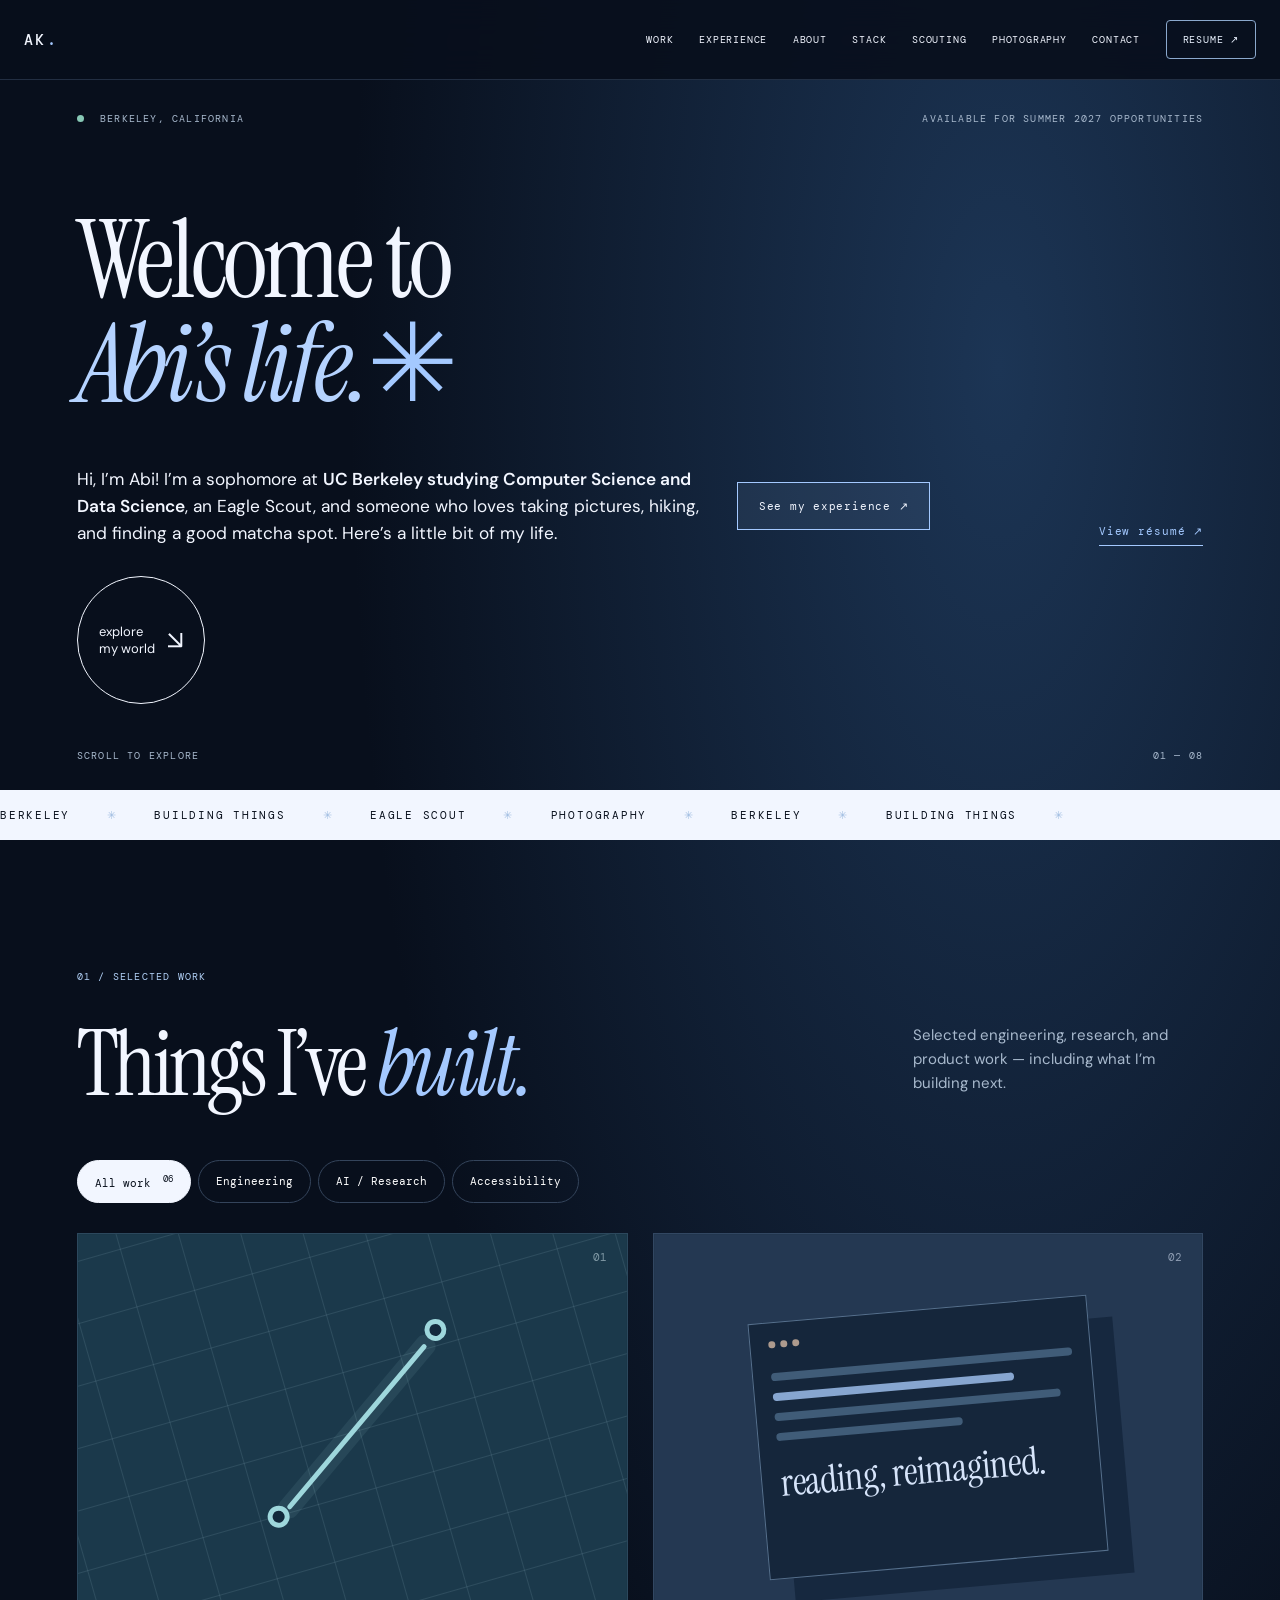
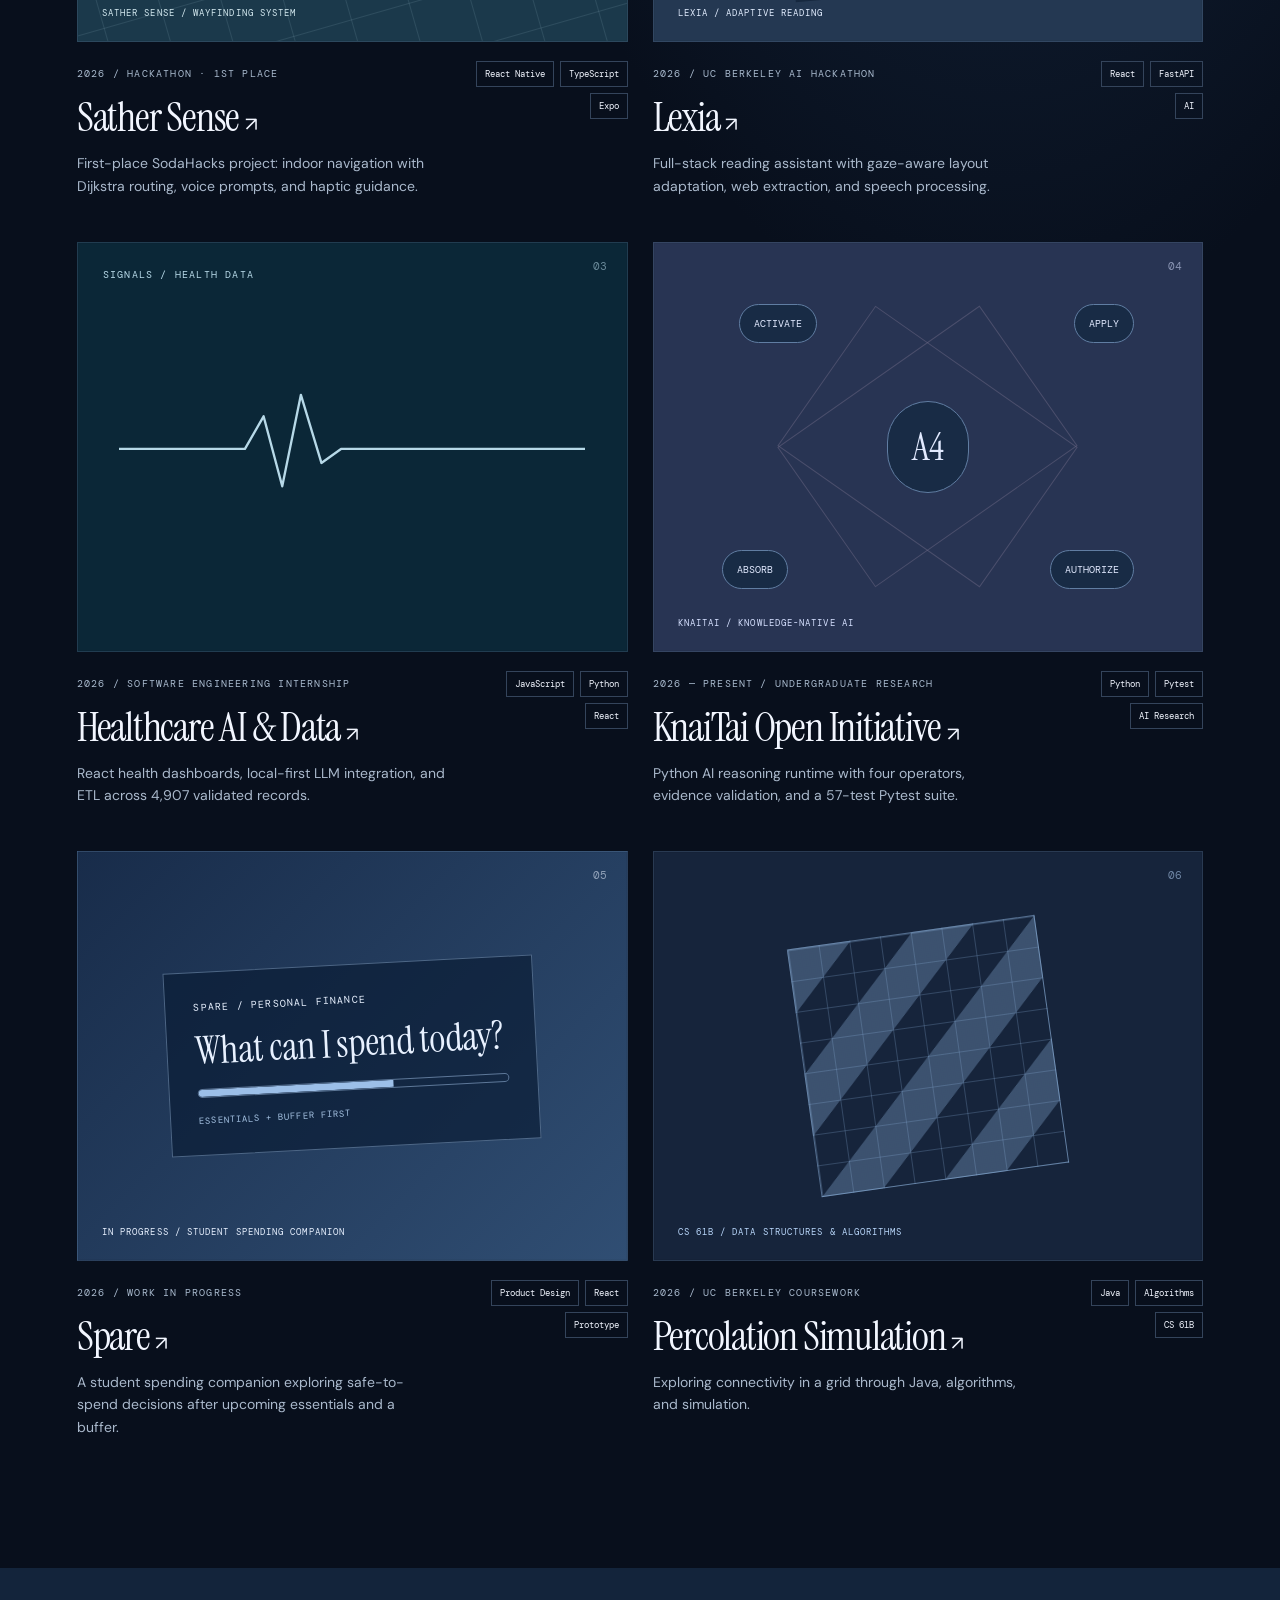
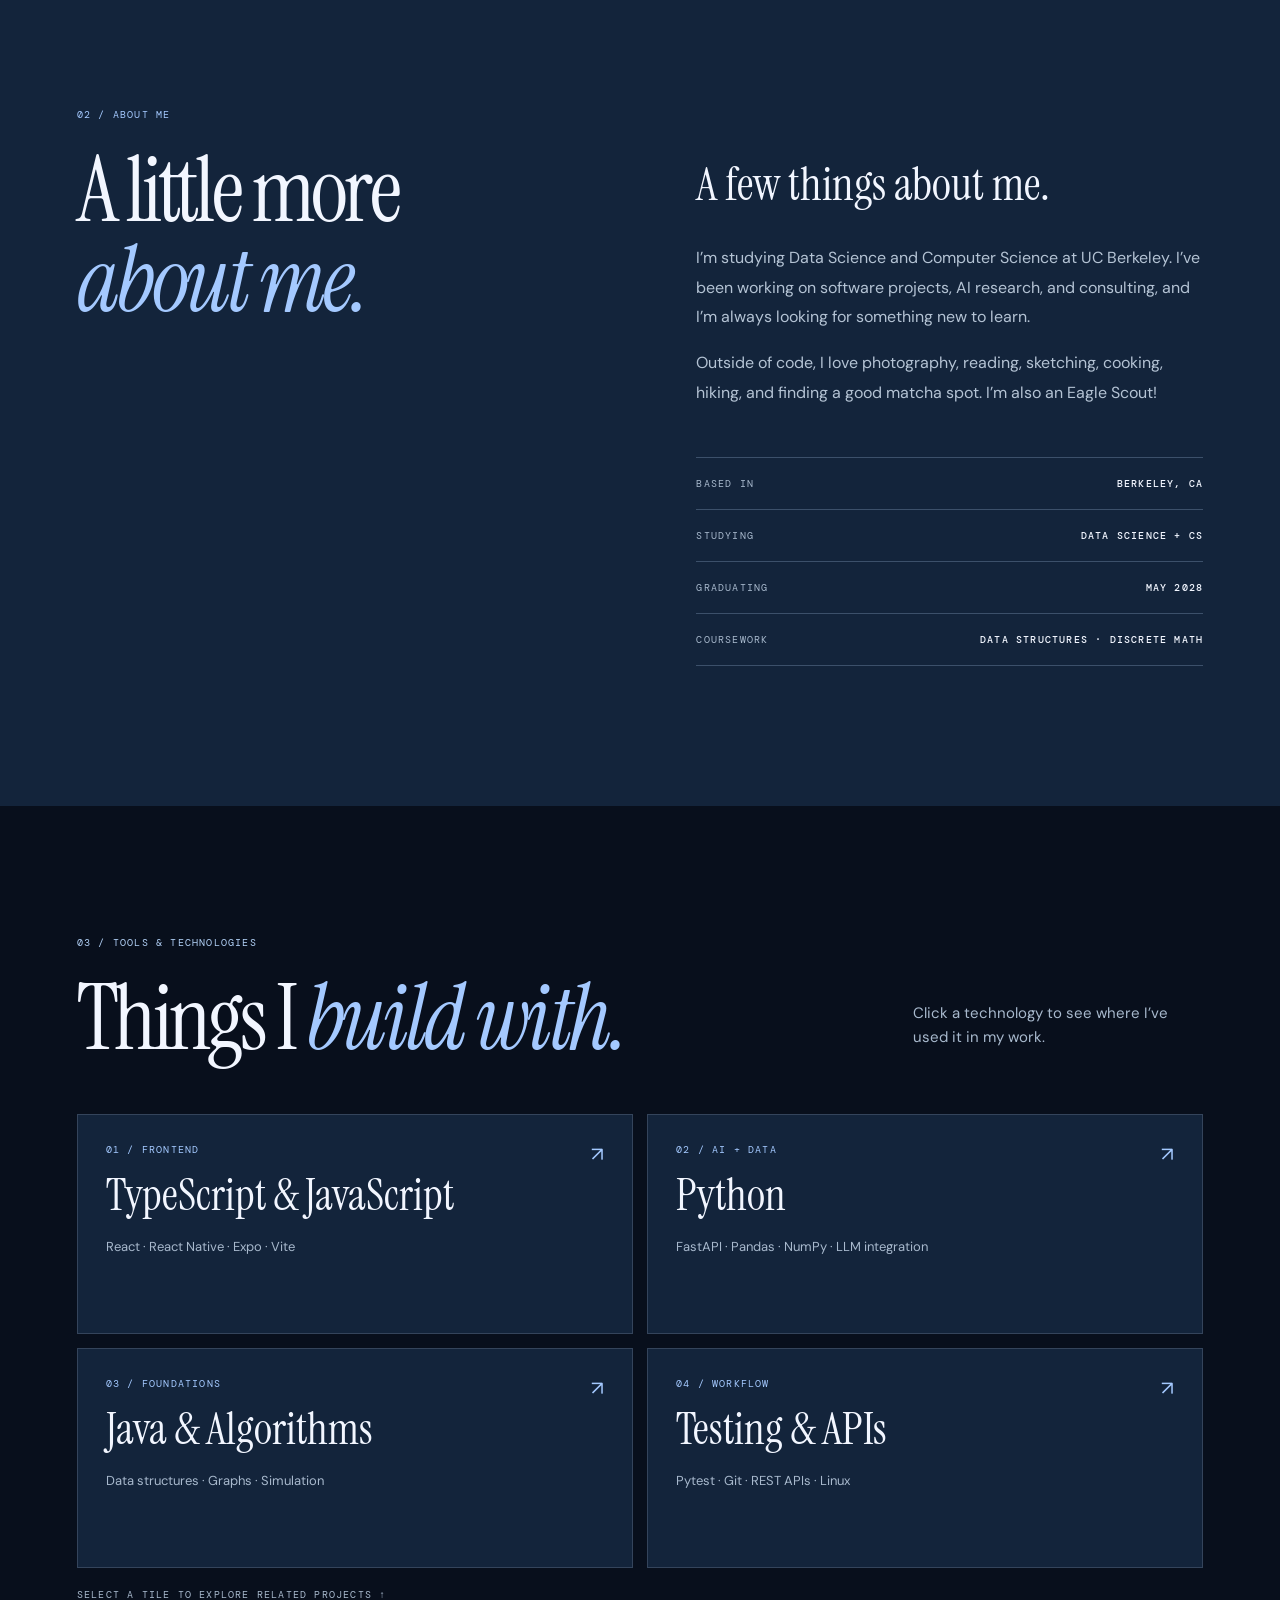
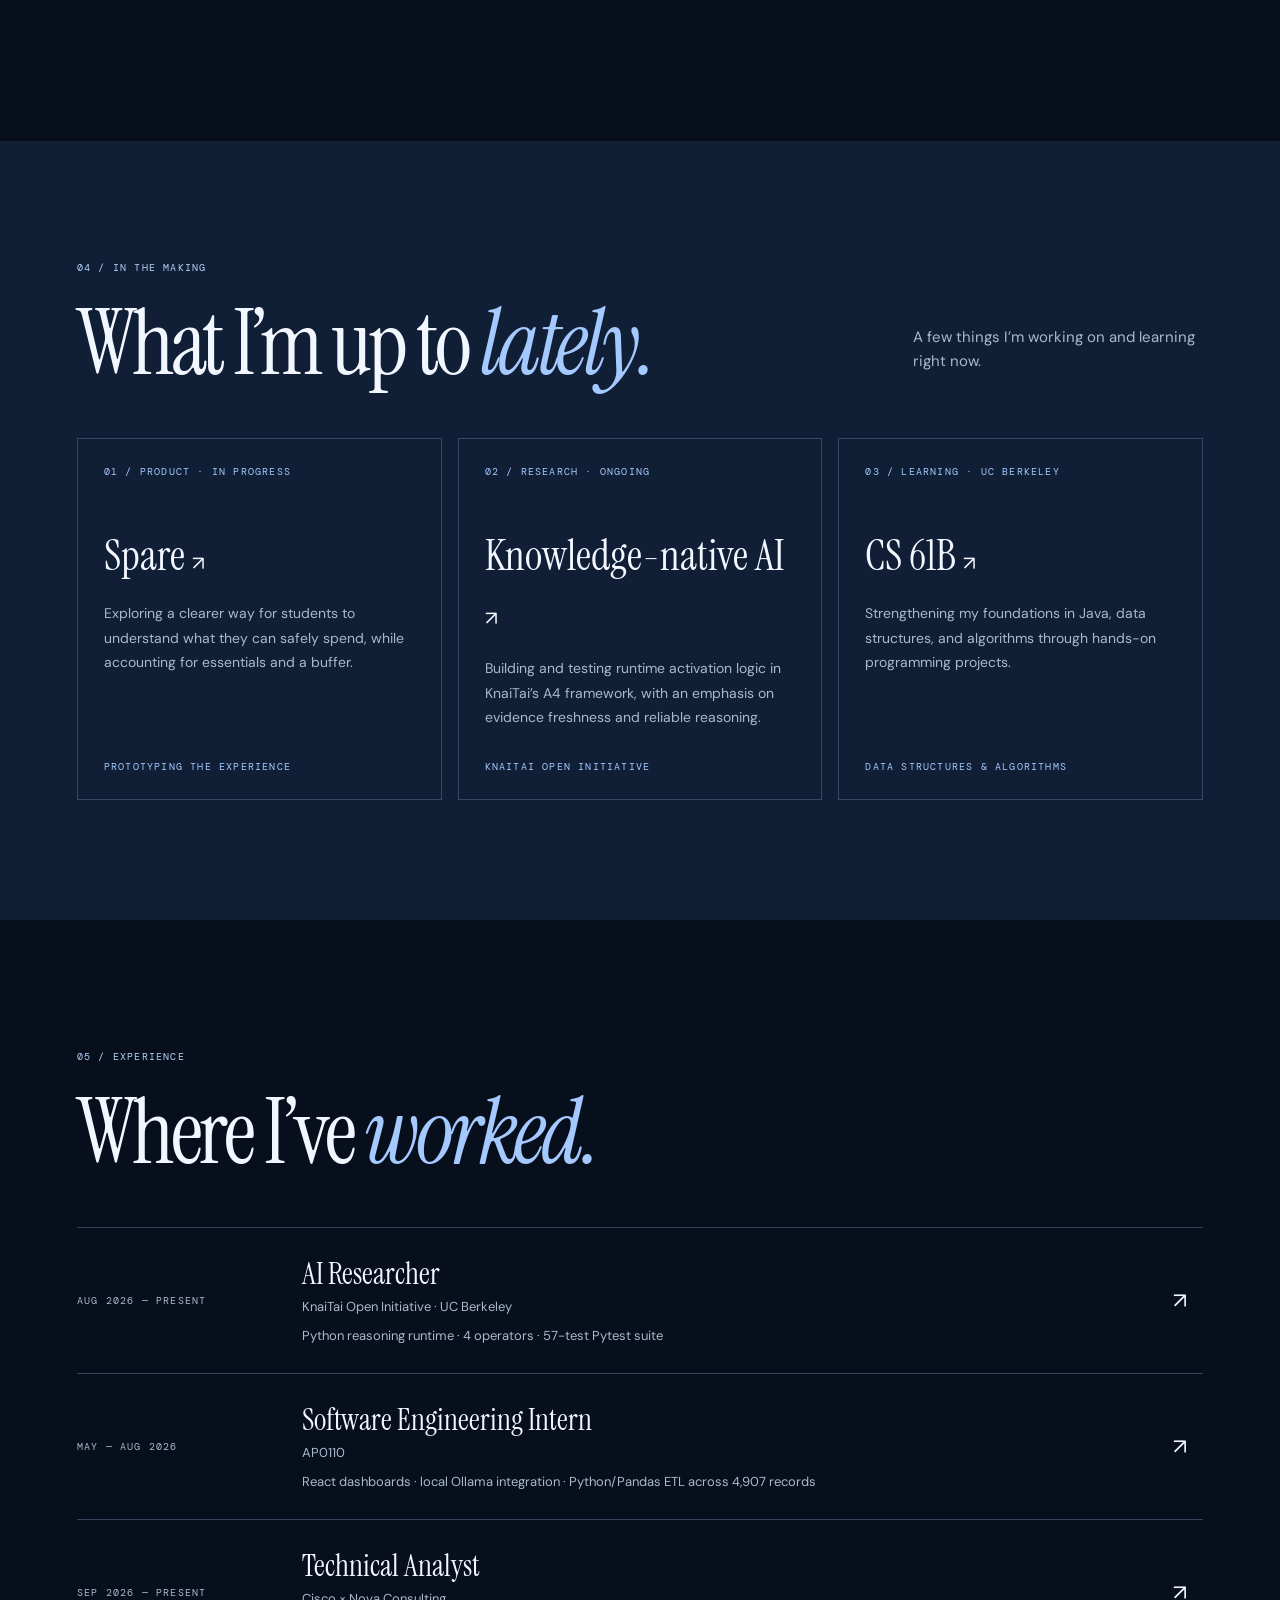
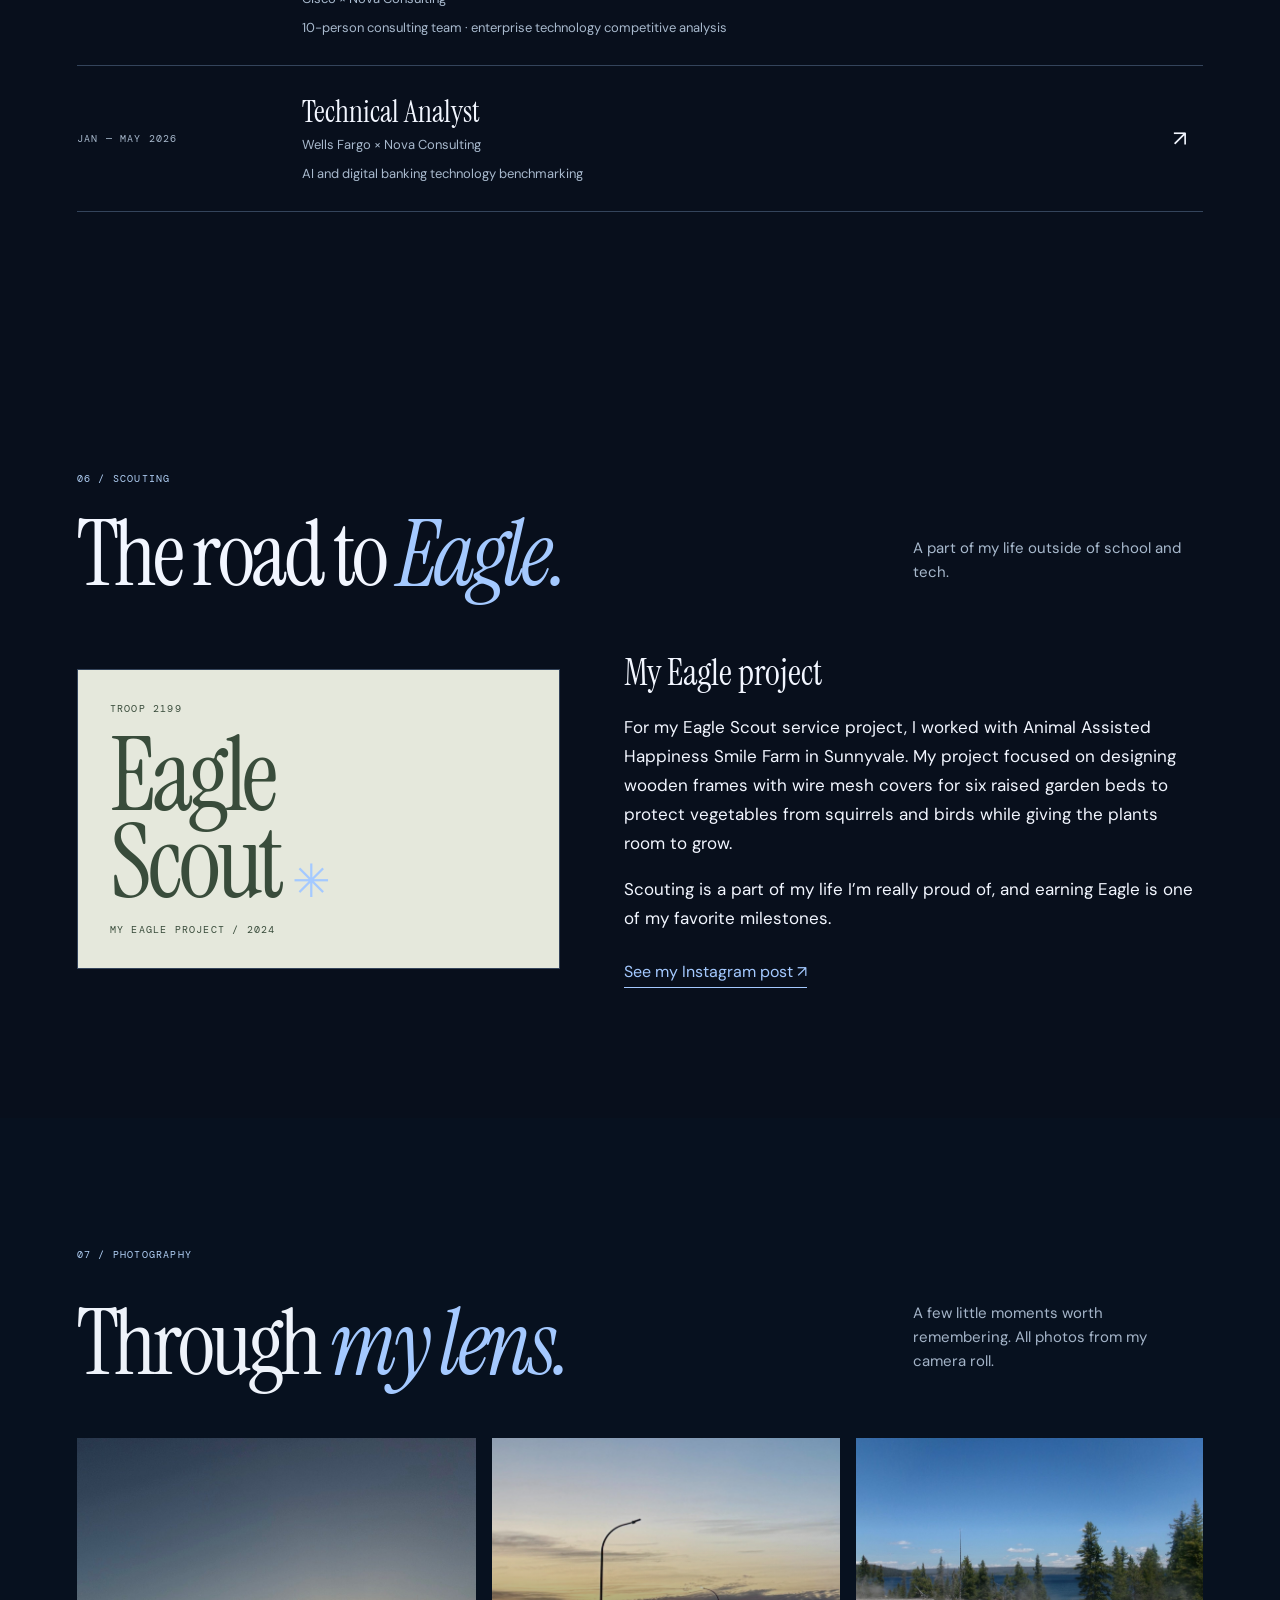
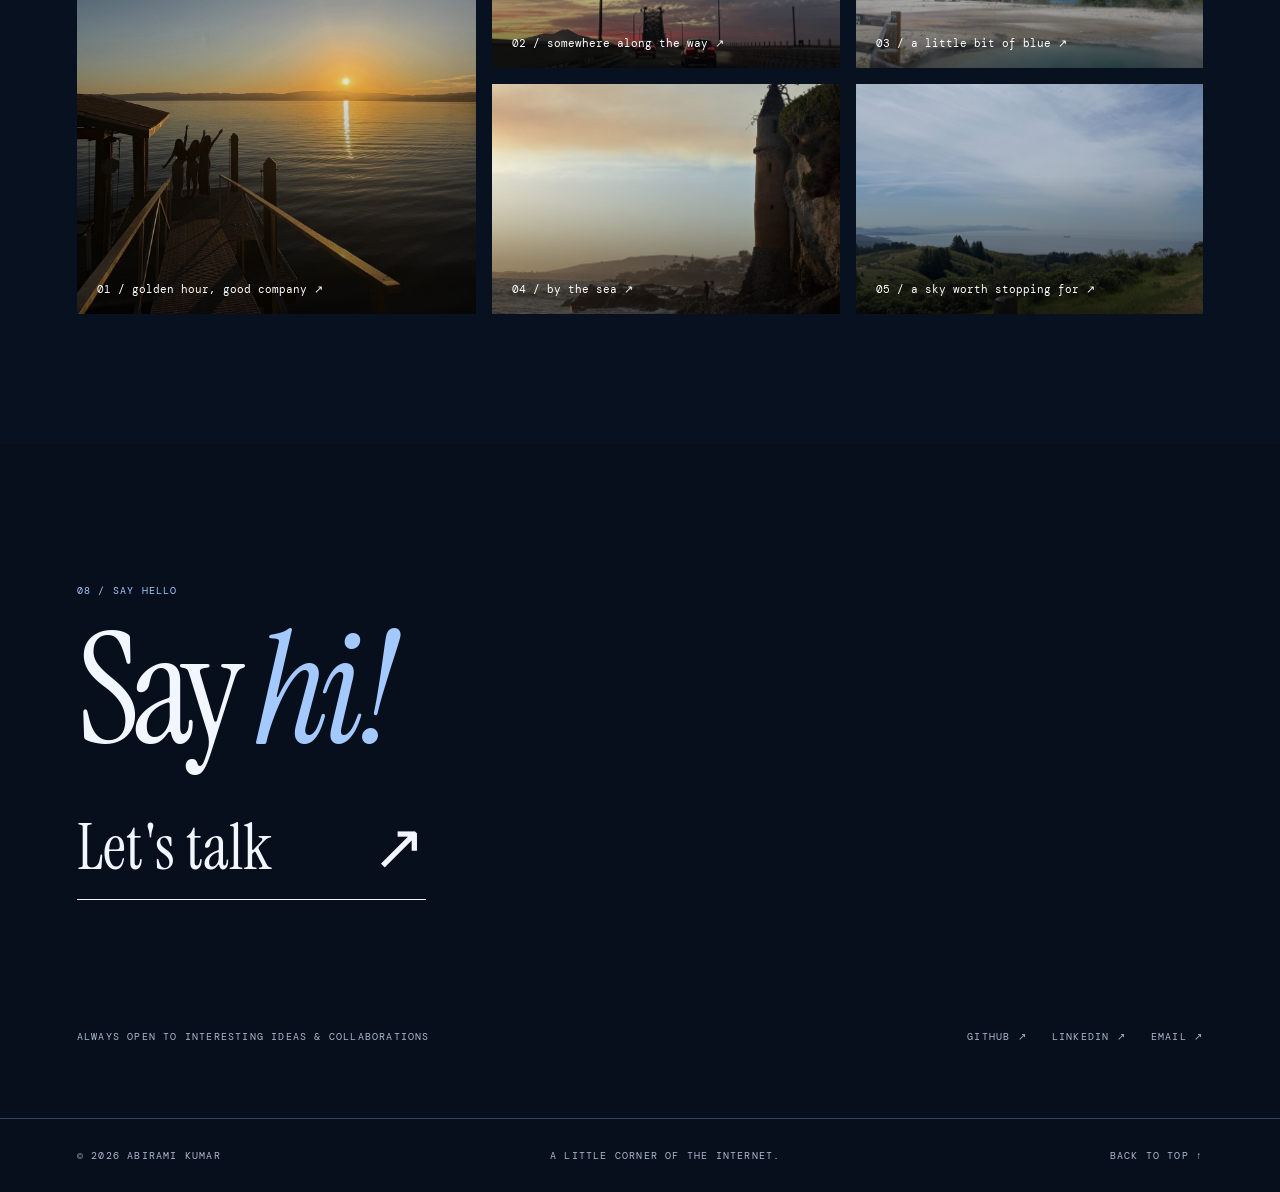
==== commit fcd48143: "Add files via upload" ====
--- a/index.html
+++ b/index.html
@@ -3,19 +3,19 @@
 <html lang="en">
 <head>
 <meta charset="utf-8"/><meta content="width=device-width, initial-scale=1" name="viewport"/><meta content="#0b1729" name="theme-color"/>
-<meta content="Abirami Kumar — UC Berkeley software engineer building full-stack applications, accessible technology, and reliable AI systems. Explore AP0110, KnaiTai, Lexia, and Sather Sense." name="description"/>
-<title>Abirami Kumar | Software Engineer &amp; AI Builder</title>
+<meta content="Meet Abi — UC Berkeley student, Eagle Scout, and curious builder. Projects, photography, and life outside of tech." name="description"/>
+<title>Abi's corner of the internet</title>
 <link href="https://fonts.googleapis.com" rel="preconnect"/><link crossorigin="" href="https://fonts.gstatic.com" rel="preconnect"/>
 <link href="https://fonts.googleapis.com/css2?family=DM+Mono:wght@400;500&amp;family=DM+Sans:wght@400;500;600;700&amp;family=Instrument+Serif:ital@0;1&amp;display=swap" rel="stylesheet"/>
 <link href="styles.css" rel="stylesheet"/><script defer="" src="script.js"></script>
-<meta content="Abirami Kumar | Software Engineer &amp; AI Builder" property="og:title"/><meta content="Full-stack software, AI systems, and accessible technology. UC Berkeley · Summer 2027." property="og:description"/><meta content="dark" name="color-scheme"/></head>
+<meta content="Abi's corner of the internet" property="og:title"/><meta content="Projects, scouting, photography, and life at UC Berkeley." property="og:description"/><meta content="dark" name="color-scheme"/></head>
 <body>
 <div aria-hidden="true" class="progress"></div>
-<header class="nav wrap"><a aria-label="Abirami Kumar, back to top" class="wordmark" href="#top">AK<span class="wordmark-dot">.</span></a><nav aria-label="Main navigation"><a href="#work">work</a><a href="#experience">experience</a><a href="#about">about</a><a href="#stack">stack</a><a href="#photography">photography</a><a href="#contact">contact</a><a href="assets/Abirami_Kumar_SWE_Resume.pdf" rel="noopener noreferrer" target="_blank">resume ↗</a></nav><button aria-expanded="false" aria-label="Toggle navigation" class="menu-toggle">menu +</button></header>
+<header class="nav wrap"><a aria-label="Abirami Kumar, back to top" class="wordmark" href="#top">AK<span class="wordmark-dot">.</span></a><nav aria-label="Main navigation"><a href="#work">work</a><a href="#experience">experience</a><a href="#about">about</a><a href="#stack">stack</a><a href="#scouting">scouting</a><a href="#photography">photography</a><a href="#contact">contact</a><a href="assets/Abirami_Kumar_SWE_Resume.pdf" rel="noopener noreferrer" target="_blank">resume ↗</a></nav><button aria-expanded="false" aria-label="Toggle navigation" class="menu-toggle">menu +</button></header>
 <main id="top">
-<section class="hero wrap"><div class="hero-top mono"><span><span class="status-dot"></span> BERKELEY, CALIFORNIA</span><span>AVAILABLE FOR SUMMER 2027 OPPORTUNITIES</span></div><h1 class="reveal">I build software<br/><em>for real people.</em><span class="hero-period">✳</span></h1><div class="hero-bottom"><p>Hey, I’m Abi — a <strong>UC Berkeley CS + Data Science student</strong> building full-stack products, reliable AI systems, and accessible technology. From a 4,907-record data pipeline to a first-place navigation app, I like turning hard problems into useful software.</p><a class="hero-cta" href="#experience">See my experience ↗</a><a class="resume-inline" href="assets/Abirami_Kumar_SWE_Resume.pdf" rel="noopener noreferrer" target="_blank">View résumé ↗</a><a aria-label="Scroll to selected work" class="round-link" href="#work"><span>explore<br/>my work</span><span class="arrow">↘</span></a></div><div aria-label="Selected highlights" class="hero-stats"><div><strong>4,907</strong><span>validated data records</span></div><div><strong>01</strong><span>first-place hackathon</span></div><div><strong>57</strong><span>AI runtime tests</span></div><div><strong>2028</strong><span>UC Berkeley graduation</span></div></div><div class="hero-foot mono"><span>SCROLL TO EXPLORE</span><span>01 — 06</span></div></section>
-<div aria-hidden="true" class="marquee"><div>SOFTWARE ENGINEERING <span>✳</span> ACCESSIBLE TECHNOLOGY <span>✳</span> ARTIFICIAL INTELLIGENCE <span>✳</span> HUMAN-CENTERED DESIGN <span>✳</span> SOFTWARE ENGINEERING <span>✳</span> ACCESSIBLE TECHNOLOGY <span>✳</span></div></div>
-<section class="section wrap" id="work"><div class="section-heading reveal"><div class="eyebrow mono">01 / SELECTED WORK</div><div class="heading-row"><h2>Work worth <em>sharing.</em></h2><p>Selected engineering, research, and product work — including what I’m building next.</p></div></div><div aria-label="Filter projects" class="filters" role="group"><button aria-pressed="true" class="filter active" data-filter="all">All work <sup>06</sup></button><button aria-pressed="false" class="filter" data-filter="engineering">Engineering</button><button aria-pressed="false" class="filter" data-filter="ai">AI / Research</button><button aria-pressed="false" class="filter" data-filter="accessibility">Accessibility</button></div>
+<section class="hero wrap"><div class="hero-top mono"><span><span class="status-dot"></span> BERKELEY, CALIFORNIA</span><span>AVAILABLE FOR SUMMER 2027 OPPORTUNITIES</span></div><h1 class="reveal">Welcome to<br/><em>Abi’s life.</em><span class="hero-period">✳</span></h1><div class="hero-bottom"><p>Hi, I’m Abi! I’m a sophomore at <strong>UC Berkeley studying Computer Science and Data Science</strong>, an Eagle Scout, and someone who loves taking pictures, hiking, and finding a good matcha spot. Here’s a little bit of my life.</p><a class="hero-cta" href="#experience">See my experience ↗</a><a class="resume-inline" href="assets/Abirami_Kumar_SWE_Resume.pdf" rel="noopener noreferrer" target="_blank">View résumé ↗</a><a aria-label="Scroll to selected work" class="round-link" href="#work"><span>explore<br/>my world</span><span class="arrow">↘</span></a></div><div class="hero-foot mono"><span>SCROLL TO EXPLORE</span><span>01 — 08</span></div></section>
+<div aria-hidden="true" class="marquee"><div>BERKELEY <span>✳</span> BUILDING THINGS <span>✳</span> EAGLE SCOUT <span>✳</span> PHOTOGRAPHY <span>✳</span> BERKELEY <span>✳</span> BUILDING THINGS <span>✳</span></div></div>
+<section class="section wrap" id="work"><div class="section-heading reveal"><div class="eyebrow mono">01 / SELECTED WORK</div><div class="heading-row"><h2>Things I’ve <em>built.</em></h2><p>Selected engineering, research, and product work — including what I’m building next.</p></div></div><div aria-label="Filter projects" class="filters" role="group"><button aria-pressed="true" class="filter active" data-filter="all">All work <sup>06</sup></button><button aria-pressed="false" class="filter" data-filter="engineering">Engineering</button><button aria-pressed="false" class="filter" data-filter="ai">AI / Research</button><button aria-pressed="false" class="filter" data-filter="accessibility">Accessibility</button></div>
 <div class="projects">
 <article class="project project-feature reveal" data-categories="engineering accessibility" data-project="sather"><button aria-label="Read Sather Sense case study" class="project-open"><div class="project-art art-sather"><div class="map-grid"></div><div class="map-route"><span class="pin pin-a"></span><span class="route-line"></span><span class="pin pin-b"></span></div><div class="art-label mono">SATHER SENSE / WAYFINDING SYSTEM</div><span class="art-number">01</span></div><div class="project-meta"><div><span class="mono muted">2026 / HACKATHON · 1ST PLACE</span><h3>Sather Sense <span>↗</span></h3><p>First-place SodaHacks project: indoor navigation with Dijkstra routing, voice prompts, and haptic guidance.</p></div><div class="tags"><span>React Native</span><span>TypeScript</span><span>Expo</span></div></div></button></article>
 <article class="project reveal" data-categories="engineering ai accessibility" data-project="lexia"><button aria-label="Read Lexia case study" class="project-open"><div class="project-art art-lexia"><div class="lexia-window"><div class="window-dots"><i></i><i></i><i></i></div><div class="lexia-lines"><b></b><b></b><b></b><b></b></div><span class="lexia-highlight">reading, reimagined.</span></div><div class="art-label mono">LEXIA / ADAPTIVE READING</div><span class="art-number">02</span></div><div class="project-meta"><div><span class="mono muted">2026 / UC BERKELEY AI HACKATHON</span><h3>Lexia <span>↗</span></h3><p>Full-stack reading assistant with gaze-aware layout adaptation, web extraction, and speech processing.</p></div><div class="tags"><span>React</span><span>FastAPI</span><span>AI</span></div></div></button></article>
@@ -24,11 +24,12 @@
 <article class="project reveal" data-categories="engineering" data-project="spare"><button aria-label="Read Spare work-in-progress case study" class="project-open"><div class="project-art art-spare"><div class="spare-display"><span class="mono">SPARE / PERSONAL FINANCE</span><strong>What can I spend today?</strong><div class="spare-meter"><span></span></div><small>ESSENTIALS + BUFFER FIRST</small></div><div class="art-label mono">IN PROGRESS / STUDENT SPENDING COMPANION</div><span class="art-number">05</span></div><div class="project-meta"><div><span class="mono muted">2026 / WORK IN PROGRESS</span><h3>Spare <span>↗</span></h3><p>A student spending companion exploring safe-to-spend decisions after upcoming essentials and a buffer.</p></div><div class="tags"><span>Product Design</span><span>React</span><span>Prototype</span></div></div></button></article>
 <article class="project reveal" data-categories="engineering" data-project="percolation"><button aria-label="Read CS61B percolation project case study" class="project-open"><div class="project-art art-percolation"><div aria-hidden="true" class="perc-grid"></div><div class="art-label mono">CS 61B / DATA STRUCTURES &amp; ALGORITHMS</div><span class="art-number">06</span></div><div class="project-meta"><div><span class="mono muted">2026 / UC BERKELEY COURSEWORK</span><h3>Percolation Simulation <span>↗</span></h3><p>Exploring connectivity in a grid through Java, algorithms, and simulation.</p></div><div class="tags"><span>Java</span><span>Algorithms</span><span>CS 61B</span></div></div></button></article>
 </div></section>
-<section class="about-section" id="about"><div class="wrap about-grid"><div class="reveal"><div class="eyebrow mono">02 / THE PERSON BEHIND THE CODE</div><h2>A little more<br/><em>about me.</em></h2></div><div class="about-copy reveal"><p class="about-lead">I like making complicated things feel a little more human.</p><p>I'm Abi, a Data Science and Computer Science student at UC Berkeley. I'm drawn to the space where engineering meets human experience — from accessible navigation tools to AI systems that make information more useful.</p><p>Outside of code, I love photography, reading, sketching, cooking, hiking, and finding a good matcha spot. I think the things we notice outside of work shape the things we make.</p><div class="about-facts mono"><div><span>BASED IN</span><strong>BERKELEY, CA</strong></div><div><span>STUDYING</span><strong>DATA SCIENCE + CS</strong></div><div><span>GRADUATING</span><strong>MAY 2028</strong></div><div><span>COURSEWORK</span><strong>DATA STRUCTURES · DISCRETE MATH</strong></div></div></div></div></section>
-<section class="section wrap" id="stack"><div class="section-heading reveal"><div class="eyebrow mono">03 / TOOLS &amp; TECHNOLOGIES</div><div class="heading-row"><h2>Things I <em>build with.</em></h2><p>Click a technology to see where I’ve used it in my work.</p></div></div><div class="stack-grid"><button class="stack-tile" data-stack-filter="engineering"><span class="stack-index mono">01 / FRONTEND</span><strong>TypeScript &amp; JavaScript</strong><small>React · React Native · Expo · Vite</small><span class="stack-arrow">↗</span></button><button class="stack-tile" data-stack-filter="ai"><span class="stack-index mono">02 / AI + DATA</span><strong>Python</strong><small>FastAPI · Pandas · NumPy · LLM integration</small><span class="stack-arrow">↗</span></button><button class="stack-tile" data-stack-filter="engineering"><span class="stack-index mono">03 / FOUNDATIONS</span><strong>Java &amp; Algorithms</strong><small>Data structures · Graphs · Simulation</small><span class="stack-arrow">↗</span></button><button class="stack-tile" data-stack-filter="engineering"><span class="stack-index mono">04 / WORKFLOW</span><strong>Testing &amp; APIs</strong><small>Pytest · Git · REST APIs · Linux</small><span class="stack-arrow">↗</span></button></div><p aria-live="polite" class="stack-hint mono" id="stack-feedback">SELECT A TILE TO EXPLORE RELATED PROJECTS ↑</p></section><section class="exploring-section" id="exploring"><div class="wrap"><div class="section-heading reveal"><div class="eyebrow mono">04 / IN THE MAKING</div><div class="heading-row"><h2>Still <em>exploring.</em></h2><p>A few things I’m working on and learning right now.</p></div></div><div class="explore-grid"><a class="explore-card" data-focus-project="spare" href="#work"><span class="mono">01 / PRODUCT · IN PROGRESS</span><h3>Spare <span>↗</span></h3><p>Exploring a clearer way for students to understand what they can safely spend, while accounting for essentials and a buffer.</p><span class="explore-footer mono">PROTOTYPING THE EXPERIENCE</span></a><a class="explore-card" data-focus-project="knaitai" href="#work"><span class="mono">02 / RESEARCH · ONGOING</span><h3>Knowledge-native AI <span>↗</span></h3><p>Building and testing runtime activation logic in KnaiTai’s A4 framework, with an emphasis on evidence freshness and reliable reasoning.</p><span class="explore-footer mono">KNAITAI OPEN INITIATIVE</span></a><a class="explore-card" data-focus-project="percolation" href="#work"><span class="mono">03 / LEARNING · UC BERKELEY</span><h3>CS 61B <span>↗</span></h3><p>Strengthening my foundations in Java, data structures, and algorithms through hands-on programming projects.</p><span class="explore-footer mono">DATA STRUCTURES &amp; ALGORITHMS</span></a></div></div></section><section class="section wrap" id="experience"><div class="section-heading reveal"><div class="eyebrow mono">04 / EXPERIENCE</div><h2>Along the <em>way.</em></h2></div><div class="experience-list"><div class="experience-item reveal"><span class="mono muted">AUG 2026 — PRESENT</span><div><h3>AI Researcher</h3><p>KnaiTai Open Initiative · UC Berkeley</p><small class="experience-detail">Python reasoning runtime · 4 operators · 57-test Pytest suite</small></div><span class="experience-arrow">↗</span></div><div class="experience-item reveal"><span class="mono muted">MAY — AUG 2026</span><div><h3>Software Engineering Intern</h3><p>AP0110</p><small class="experience-detail">React dashboards · local Ollama integration · Python/Pandas ETL across 4,907 records</small></div><span class="experience-arrow">↗</span></div><div class="experience-item reveal"><span class="mono muted">SEP 2026 — PRESENT</span><div><h3>Technical Analyst</h3><p>Cisco × Nova Consulting</p><small class="experience-detail">10-person consulting team · enterprise technology competitive analysis</small></div><span class="experience-arrow">↗</span></div><div class="experience-item reveal"><span class="mono muted">JAN — MAY 2026</span><div><h3>Technical Analyst</h3><p>Wells Fargo × Nova Consulting</p><small class="experience-detail">AI and digital banking technology benchmarking</small></div><span class="experience-arrow">↗</span></div></div></section>
-<section class="photos-section" id="photography"><div class="wrap"><div class="section-heading reveal"><div class="eyebrow mono">05 / AWAY FROM THE SCREEN</div><div class="heading-row"><h2>Through <em>my lens.</em></h2><p>A few little moments worth remembering. All photos from my camera roll.</p></div></div><div class="photo-grid"><button class="photo photo-tall reveal" data-caption="golden hour, good company" data-photo="assets/sunset.jpeg"><img alt="Golden sunset over the water and a pier" loading="lazy" src="assets/sunset.jpeg"/><span>01 / golden hour, good company ↗</span></button><button class="photo reveal" data-caption="somewhere along the way" data-photo="assets/road.jpeg"><img alt="Road stretching into a colorful evening sky" loading="lazy" src="assets/road.jpeg"/><span>02 / somewhere along the way ↗</span></button><button class="photo reveal" data-caption="a little bit of blue" data-photo="assets/blue.jpeg"><img alt="Blue geothermal pool in a natural landscape" loading="lazy" src="assets/blue.jpeg"/><span>03 / a little bit of blue ↗</span></button><button class="photo reveal" data-caption="by the sea" data-photo="assets/coast.jpeg"><img alt="Coastal cliffs and ocean at sunset" loading="lazy" src="assets/coast.jpeg"/><span>04 / by the sea ↗</span></button><button class="photo reveal" data-caption="a sky worth stopping for" data-photo="assets/hills.jpeg"><img alt="Hills beneath a broad textured sky" loading="lazy" src="assets/hills.jpeg"/><span>05 / a sky worth stopping for ↗</span></button></div></div></section>
-<section class="contact-section" id="contact"><div class="wrap reveal"><div class="eyebrow mono">06 / SAY HELLO</div><h2>Have something<br/><em>in mind?</em></h2><a class="contact-email" href="mailto:abirami.kumar@berkeley.edu">Let's talk <span>↗</span></a><div class="contact-bottom mono"><span>ALWAYS OPEN TO INTERESTING IDEAS &amp; COLLABORATIONS</span><div><a href="https://github.com/abirami07" rel="noopener noreferrer" target="_blank">GITHUB ↗</a><a href="https://www.linkedin.com/in/abiramikumar/" rel="noopener noreferrer" target="_blank">LINKEDIN ↗</a><a href="mailto:abirami.kumar@berkeley.edu">EMAIL ↗</a></div></div></div></section>
-</main><footer class="footer wrap mono"><span>© 2026 ABIRAMI KUMAR</span><span>DESIGNED &amp; BUILT WITH INTENTION.</span><a href="#top">BACK TO TOP ↑</a></footer>
+<section class="about-section" id="about"><div class="wrap about-grid"><div class="reveal"><div class="eyebrow mono">02 / ABOUT ME</div><h2>A little more<br/><em>about me.</em></h2></div><div class="about-copy reveal"><p class="about-lead">A few things about me.</p><p>I’m studying Data Science and Computer Science at UC Berkeley. I’ve been working on software projects, AI research, and consulting, and I’m always looking for something new to learn.</p><p>Outside of code, I love photography, reading, sketching, cooking, hiking, and finding a good matcha spot. I’m also an Eagle Scout!</p><div class="about-facts mono"><div><span>BASED IN</span><strong>BERKELEY, CA</strong></div><div><span>STUDYING</span><strong>DATA SCIENCE + CS</strong></div><div><span>GRADUATING</span><strong>MAY 2028</strong></div><div><span>COURSEWORK</span><strong>DATA STRUCTURES · DISCRETE MATH</strong></div></div></div></div></section>
+<section class="section wrap" id="stack"><div class="section-heading reveal"><div class="eyebrow mono">03 / TOOLS &amp; TECHNOLOGIES</div><div class="heading-row"><h2>Things I <em>build with.</em></h2><p>Click a technology to see where I’ve used it in my work.</p></div></div><div class="stack-grid"><button class="stack-tile" data-stack-filter="engineering"><span class="stack-index mono">01 / FRONTEND</span><strong>TypeScript &amp; JavaScript</strong><small>React · React Native · Expo · Vite</small><span class="stack-arrow">↗</span></button><button class="stack-tile" data-stack-filter="ai"><span class="stack-index mono">02 / AI + DATA</span><strong>Python</strong><small>FastAPI · Pandas · NumPy · LLM integration</small><span class="stack-arrow">↗</span></button><button class="stack-tile" data-stack-filter="engineering"><span class="stack-index mono">03 / FOUNDATIONS</span><strong>Java &amp; Algorithms</strong><small>Data structures · Graphs · Simulation</small><span class="stack-arrow">↗</span></button><button class="stack-tile" data-stack-filter="engineering"><span class="stack-index mono">04 / WORKFLOW</span><strong>Testing &amp; APIs</strong><small>Pytest · Git · REST APIs · Linux</small><span class="stack-arrow">↗</span></button></div><p aria-live="polite" class="stack-hint mono" id="stack-feedback">SELECT A TILE TO EXPLORE RELATED PROJECTS ↑</p></section><section class="exploring-section" id="exploring"><div class="wrap"><div class="section-heading reveal"><div class="eyebrow mono">04 / IN THE MAKING</div><div class="heading-row"><h2>What I’m up to <em>lately.</em></h2><p>A few things I’m working on and learning right now.</p></div></div><div class="explore-grid"><a class="explore-card" data-focus-project="spare" href="#work"><span class="mono">01 / PRODUCT · IN PROGRESS</span><h3>Spare <span>↗</span></h3><p>Exploring a clearer way for students to understand what they can safely spend, while accounting for essentials and a buffer.</p><span class="explore-footer mono">PROTOTYPING THE EXPERIENCE</span></a><a class="explore-card" data-focus-project="knaitai" href="#work"><span class="mono">02 / RESEARCH · ONGOING</span><h3>Knowledge-native AI <span>↗</span></h3><p>Building and testing runtime activation logic in KnaiTai’s A4 framework, with an emphasis on evidence freshness and reliable reasoning.</p><span class="explore-footer mono">KNAITAI OPEN INITIATIVE</span></a><a class="explore-card" data-focus-project="percolation" href="#work"><span class="mono">03 / LEARNING · UC BERKELEY</span><h3>CS 61B <span>↗</span></h3><p>Strengthening my foundations in Java, data structures, and algorithms through hands-on programming projects.</p><span class="explore-footer mono">DATA STRUCTURES &amp; ALGORITHMS</span></a></div></div></section><section class="section wrap" id="experience"><div class="section-heading reveal"><div class="eyebrow mono">05 / EXPERIENCE</div><h2>Where I’ve <em>worked.</em></h2></div><div class="experience-list"><div class="experience-item reveal"><span class="mono muted">AUG 2026 — PRESENT</span><div><h3>AI Researcher</h3><p>KnaiTai Open Initiative · UC Berkeley</p><small class="experience-detail">Python reasoning runtime · 4 operators · 57-test Pytest suite</small></div><span class="experience-arrow">↗</span></div><div class="experience-item reveal"><span class="mono muted">MAY — AUG 2026</span><div><h3>Software Engineering Intern</h3><p>AP0110</p><small class="experience-detail">React dashboards · local Ollama integration · Python/Pandas ETL across 4,907 records</small></div><span class="experience-arrow">↗</span></div><div class="experience-item reveal"><span class="mono muted">SEP 2026 — PRESENT</span><div><h3>Technical Analyst</h3><p>Cisco × Nova Consulting</p><small class="experience-detail">10-person consulting team · enterprise technology competitive analysis</small></div><span class="experience-arrow">↗</span></div><div class="experience-item reveal"><span class="mono muted">JAN — MAY 2026</span><div><h3>Technical Analyst</h3><p>Wells Fargo × Nova Consulting</p><small class="experience-detail">AI and digital banking technology benchmarking</small></div><span class="experience-arrow">↗</span></div></div></section>
+<section class="section wrap scouting-section" id="scouting"><div class="section-heading reveal"><div class="eyebrow mono">06 / SCOUTING</div><div class="heading-row"><h2>The road to <em>Eagle.</em></h2><p>A part of my life outside of school and tech.</p></div></div><div class="scout-grid reveal"><div class="scout-mark"><span class="mono">TROOP 2199</span><strong>Eagle<br/>Scout<span>✳</span></strong><span class="mono">MY EAGLE PROJECT / 2024</span></div><div class="scout-copy"><h3>My Eagle project</h3><p>For my Eagle Scout service project, I worked with Animal Assisted Happiness Smile Farm in Sunnyvale. My project focused on designing wooden frames with wire mesh covers for six raised garden beds to protect vegetables from squirrels and birds while giving the plants room to grow.</p><p>Scouting is a part of my life I’m really proud of, and earning Eagle is one of my favorite milestones.</p><a class="scout-link" href="https://www.instagram.com/p/DEnrdXIRDps/" target="_blank" rel="noopener noreferrer">See my Instagram post ↗</a></div></div></section>
+<section class="photos-section" id="photography"><div class="wrap"><div class="section-heading reveal"><div class="eyebrow mono">07 / PHOTOGRAPHY</div><div class="heading-row"><h2>Through <em>my lens.</em></h2><p>A few little moments worth remembering. All photos from my camera roll.</p></div></div><div class="photo-grid"><button class="photo photo-tall reveal" data-caption="golden hour, good company" data-photo="assets/sunset.jpeg"><img alt="Golden sunset over the water and a pier" loading="lazy" src="assets/sunset.jpeg"/><span>01 / golden hour, good company ↗</span></button><button class="photo reveal" data-caption="somewhere along the way" data-photo="assets/road.jpeg"><img alt="Road stretching into a colorful evening sky" loading="lazy" src="assets/road.jpeg"/><span>02 / somewhere along the way ↗</span></button><button class="photo reveal" data-caption="a little bit of blue" data-photo="assets/blue.jpeg"><img alt="Blue geothermal pool in a natural landscape" loading="lazy" src="assets/blue.jpeg"/><span>03 / a little bit of blue ↗</span></button><button class="photo reveal" data-caption="by the sea" data-photo="assets/coast.jpeg"><img alt="Coastal cliffs and ocean at sunset" loading="lazy" src="assets/coast.jpeg"/><span>04 / by the sea ↗</span></button><button class="photo reveal" data-caption="a sky worth stopping for" data-photo="assets/hills.jpeg"><img alt="Hills beneath a broad textured sky" loading="lazy" src="assets/hills.jpeg"/><span>05 / a sky worth stopping for ↗</span></button></div></div></section>
+<section class="contact-section" id="contact"><div class="wrap reveal"><div class="eyebrow mono">08 / SAY HELLO</div><h2>Say <em>hi!</em></h2><a class="contact-email" href="mailto:abirami.kumar@berkeley.edu">Let's talk <span>↗</span></a><div class="contact-bottom mono"><span>ALWAYS OPEN TO INTERESTING IDEAS &amp; COLLABORATIONS</span><div><a href="https://github.com/abirami07" rel="noopener noreferrer" target="_blank">GITHUB ↗</a><a href="https://www.linkedin.com/in/abiramikumar/" rel="noopener noreferrer" target="_blank">LINKEDIN ↗</a><a href="mailto:abirami.kumar@berkeley.edu">EMAIL ↗</a></div></div></div></section>
+</main><footer class="footer wrap mono"><span>© 2026 ABIRAMI KUMAR</span><span>A LITTLE CORNER OF THE INTERNET.</span><a href="#top">BACK TO TOP ↑</a></footer>
 <dialog class="modal" id="project-dialog"><div class="modal-inner"><button aria-label="Close project details" class="modal-close">✕</button><div class="mono modal-kicker" id="modal-kicker"></div><h2 id="modal-title"></h2><p class="modal-subtitle" id="modal-subtitle"></p><div class="modal-details" id="modal-details"></div><div class="modal-links" id="modal-links"></div></div></dialog>
 <dialog class="photo-dialog" id="photo-dialog"><button aria-label="Close photo" class="modal-close">✕</button><img alt="" id="lightbox-image"/><p class="mono" id="lightbox-caption"></p></dialog>
 </body></html>
--- a/styles.css
+++ b/styles.css
@@ -43,3 +43,6 @@
 .section-heading .eyebrow{color:#b2d1f7}.project-open:focus-visible,.stack-tile:focus-visible{outline:2px solid #c9e0ff;outline-offset:4px}
 @media(max-width:850px){.nav nav{gap:12px}.nav nav a{font-size:9px}.hero{min-height:660px}}
 @media(max-width:650px){.nav{padding-inline:24px}.nav nav{background:#0d1c30}.hero{min-height:initial}.hero h1{font-size:clamp(59px,12vw,80px);margin:58px 0 38px}.hero-bottom{align-items:flex-start}.hero-cta{order:2}.hero-stats{grid-template-columns:1fr 1fr;margin-top:44px}.hero-stats>div{padding:18px 8px 18px 0}.hero-stats>div+div{padding-left:12px}.hero-stats>div:nth-child(3){border-left:0;border-top:1px solid var(--line)}.hero-stats>div:nth-child(4){border-top:1px solid var(--line)}.hero-foot{margin-top:10px}}
+
+/* Scouting section */
+.scout-grid{display:grid;grid-template-columns:minmax(0,1fr) minmax(0,1.2fr);gap:clamp(24px,5vw,80px);align-items:center}.scout-mark{min-height:300px;background:#e5e8dc;border:1px solid var(--line);padding:32px;display:flex;flex-direction:column;justify-content:space-between;color:#394c3b}.scout-mark strong{font:clamp(64px,8vw,110px)/.85 var(--serif);letter-spacing:-.04em}.scout-mark strong span{color:var(--accent);font-size:.45em;margin-left:12px}.scout-copy h3{font:36px var(--serif);margin:0 0 16px}.scout-copy p{font-size:17px;line-height:1.7}.scout-link{display:inline-block;border-bottom:1px solid var(--accent);padding-bottom:5px;color:var(--accent);margin-top:12px}.hero .hero-foot{margin-top:40px}@media(max-width:700px){.scout-grid{grid-template-columns:1fr}.scout-mark{min-height:250px}}
